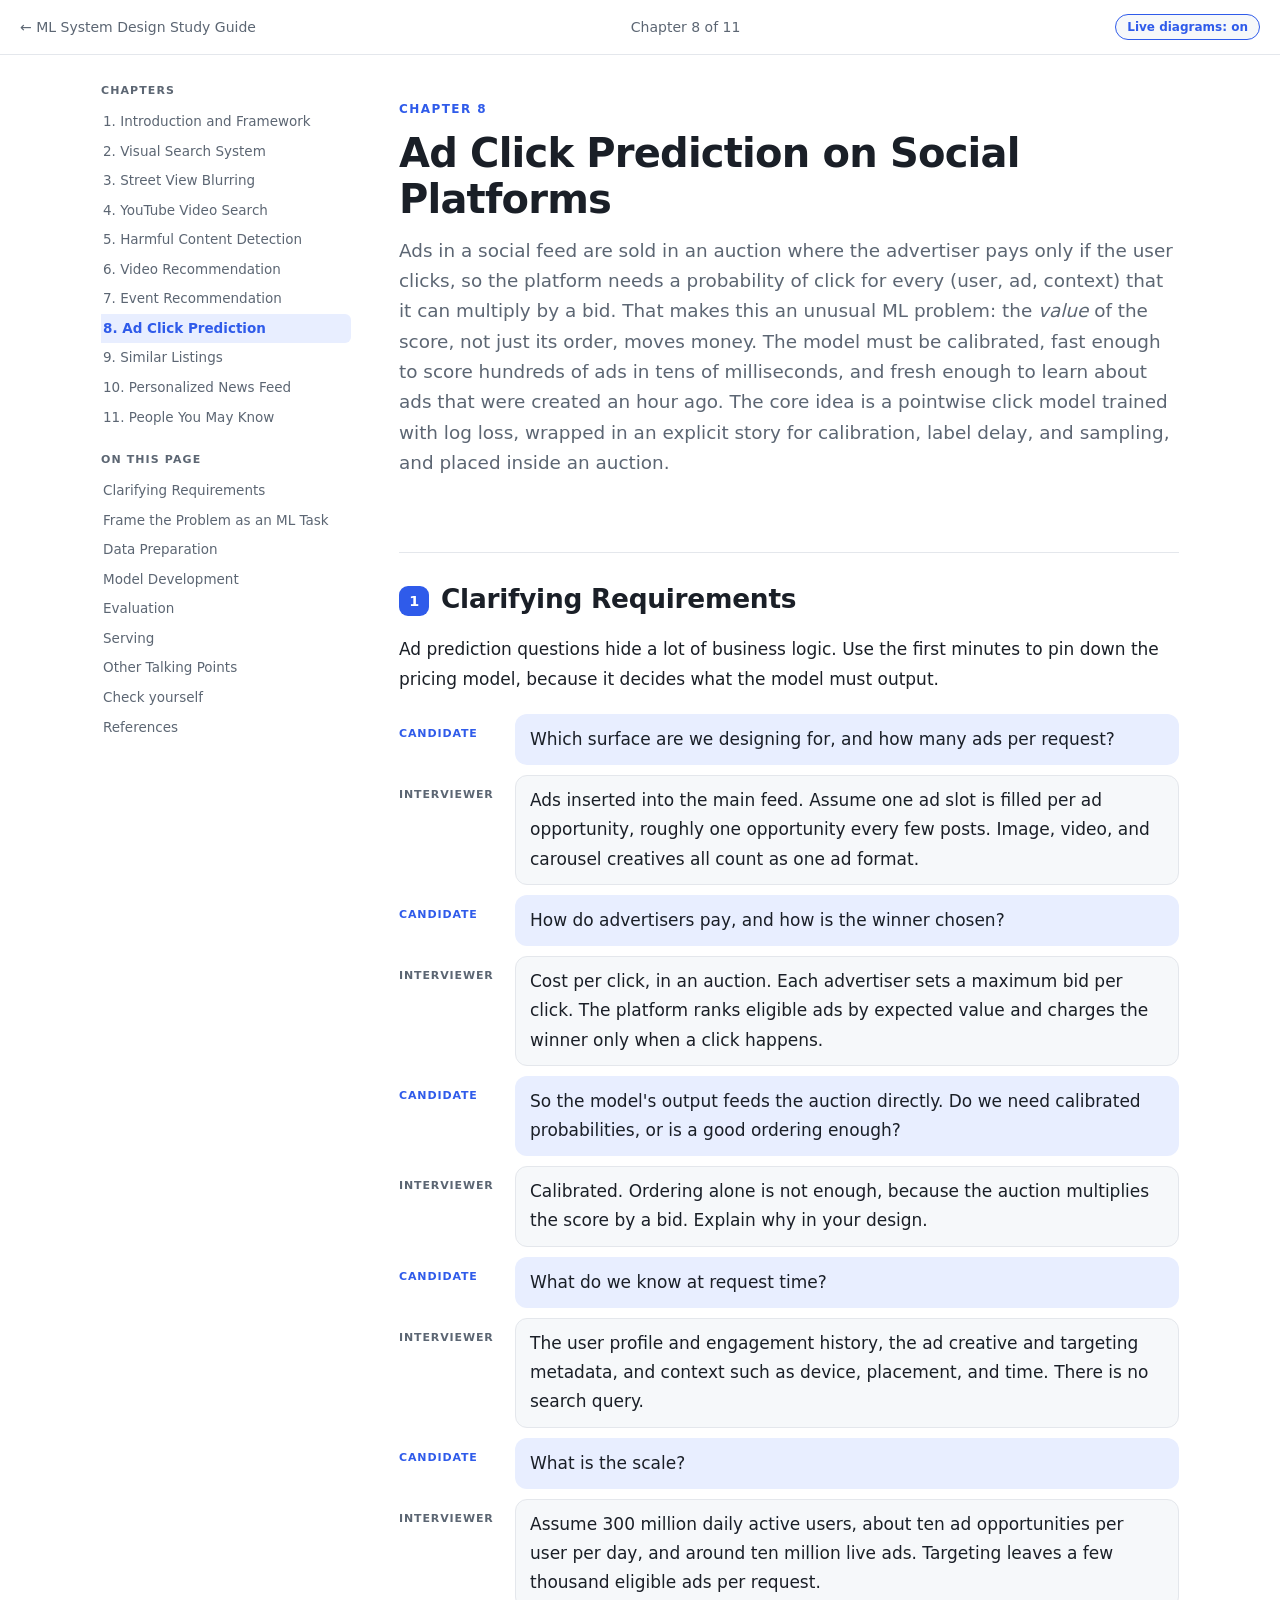
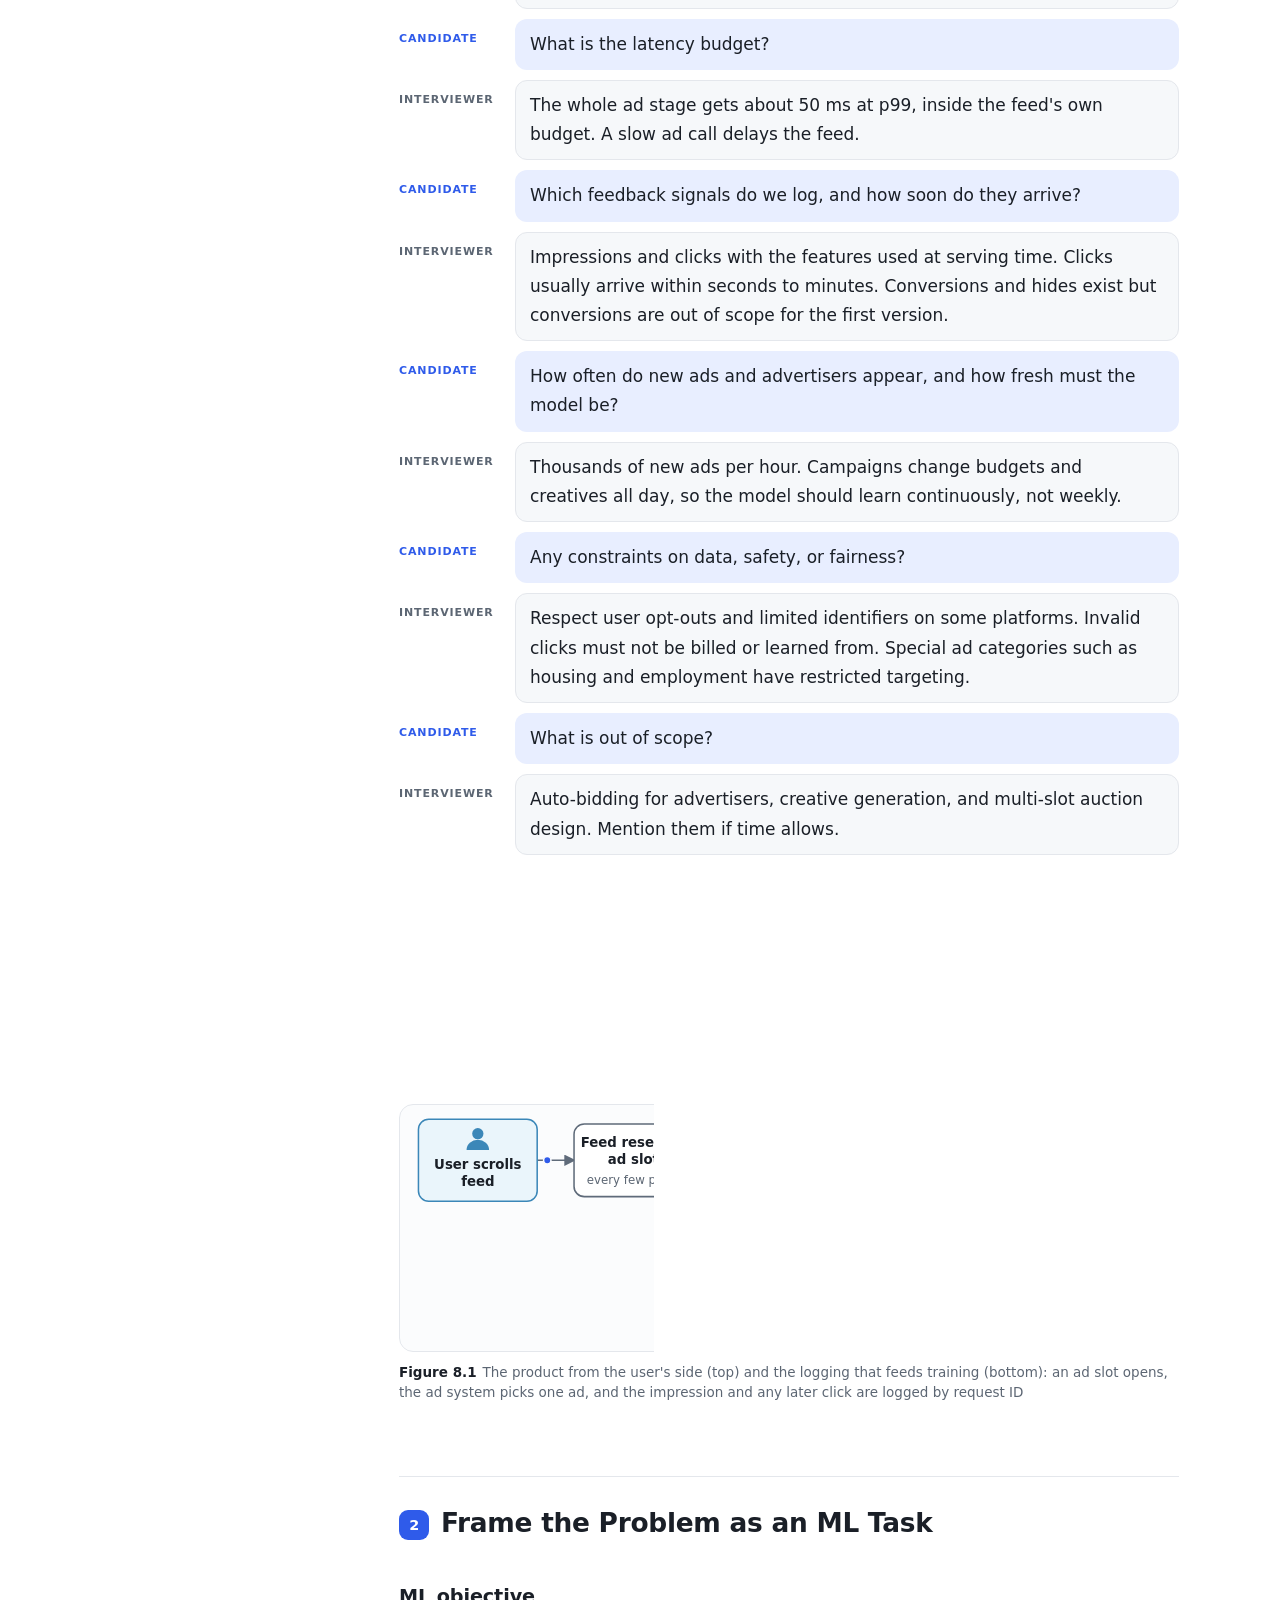
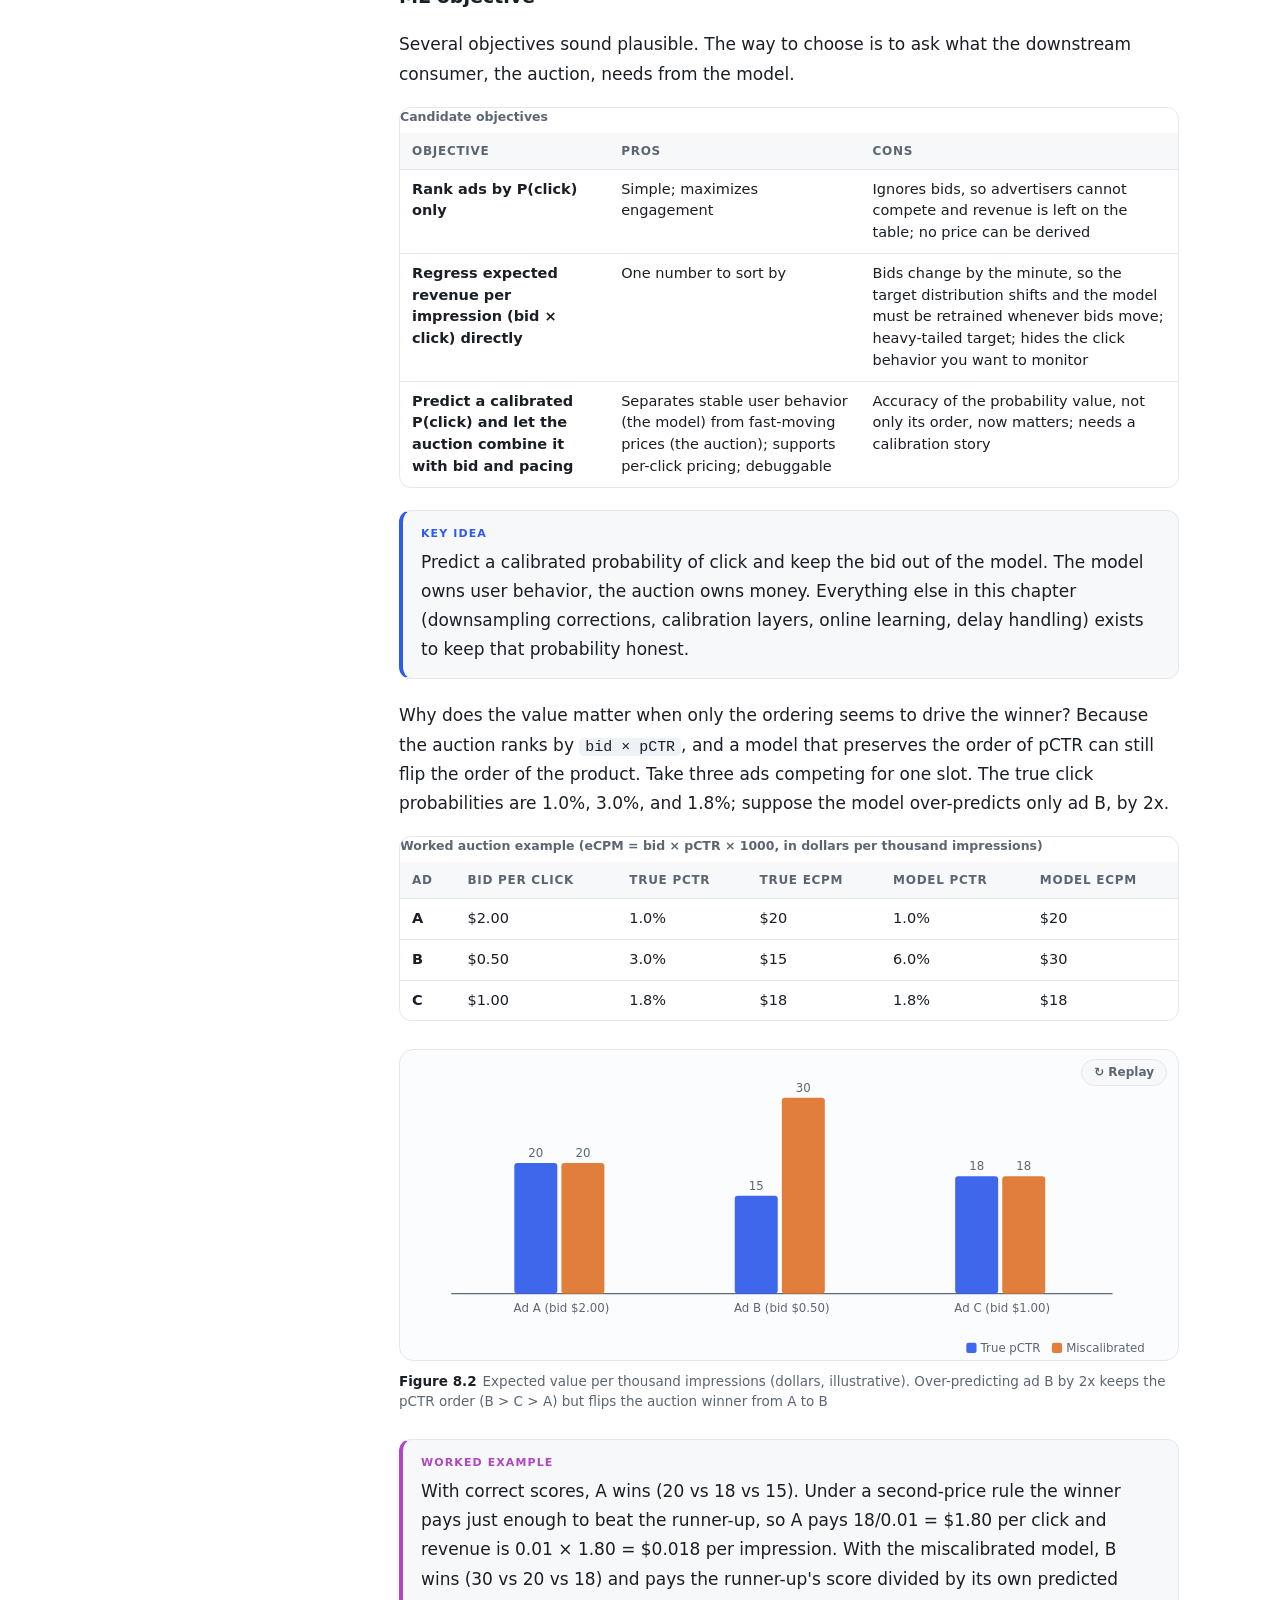
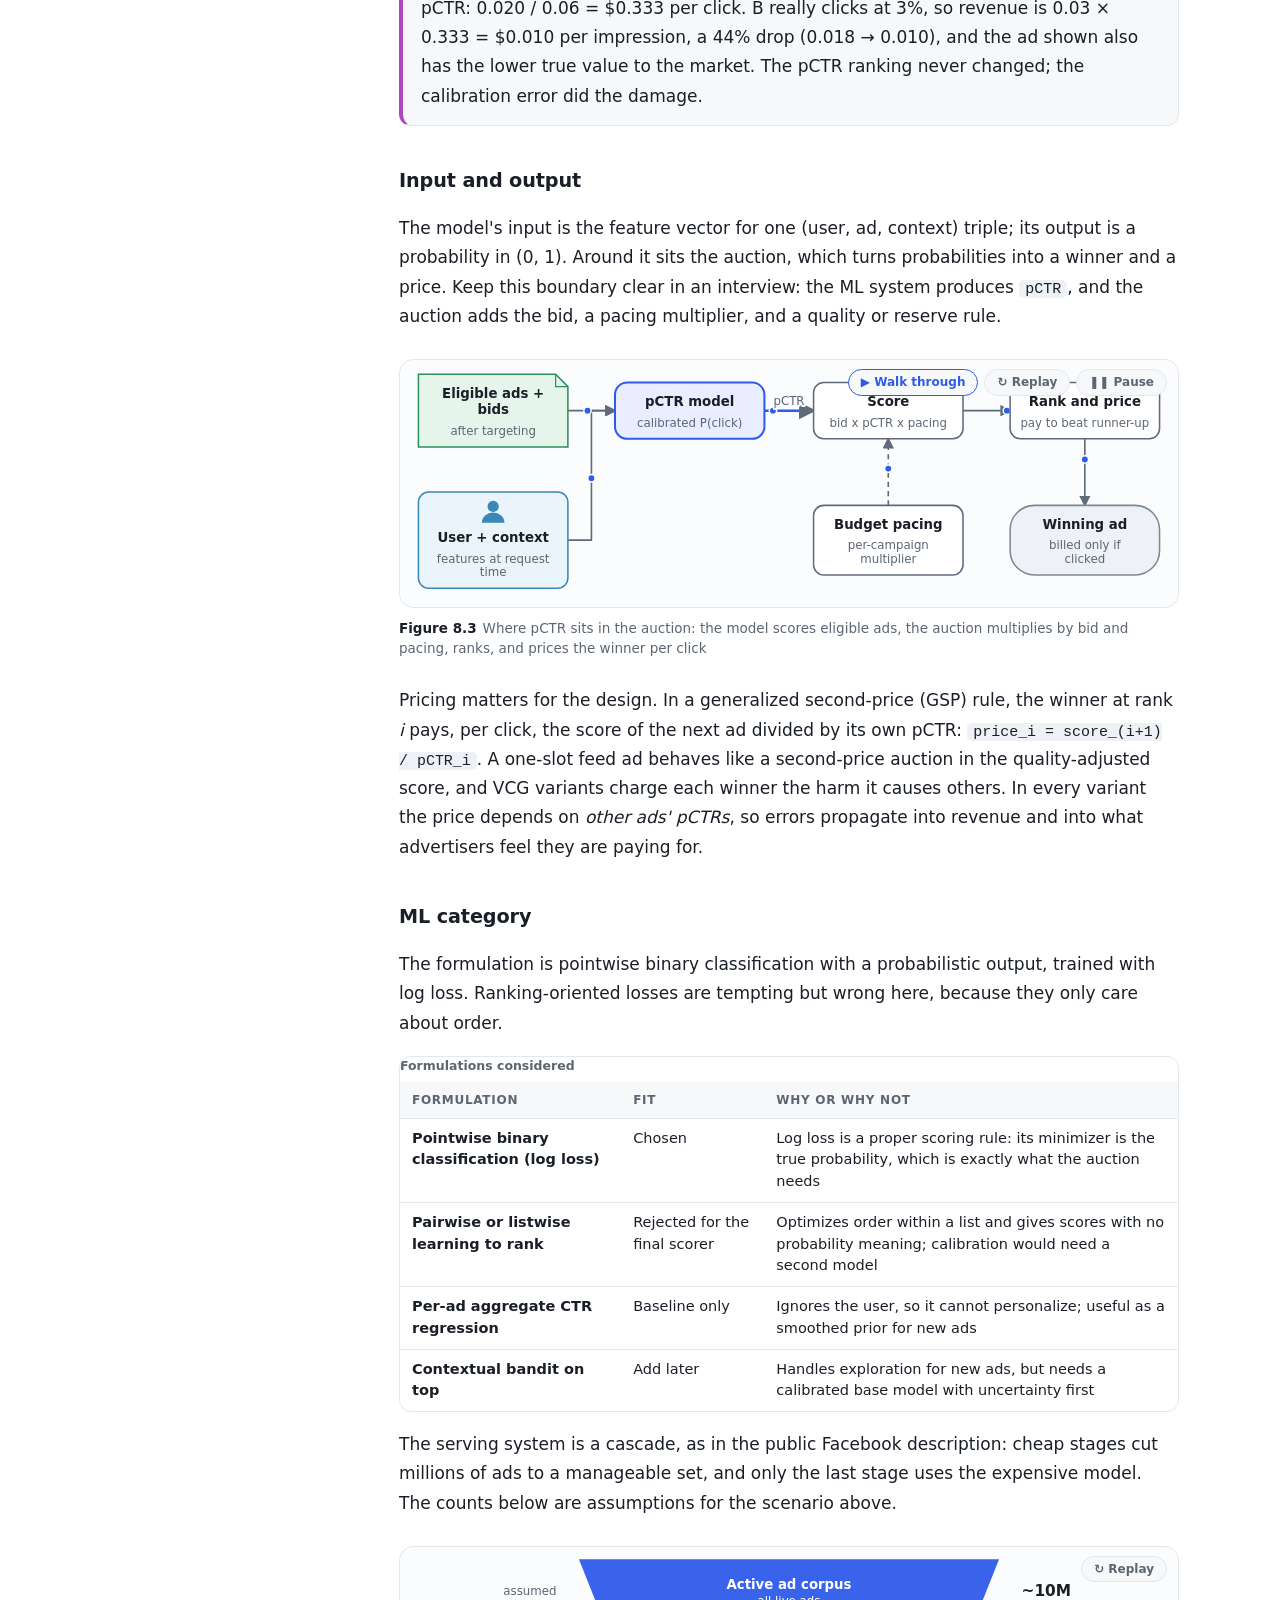
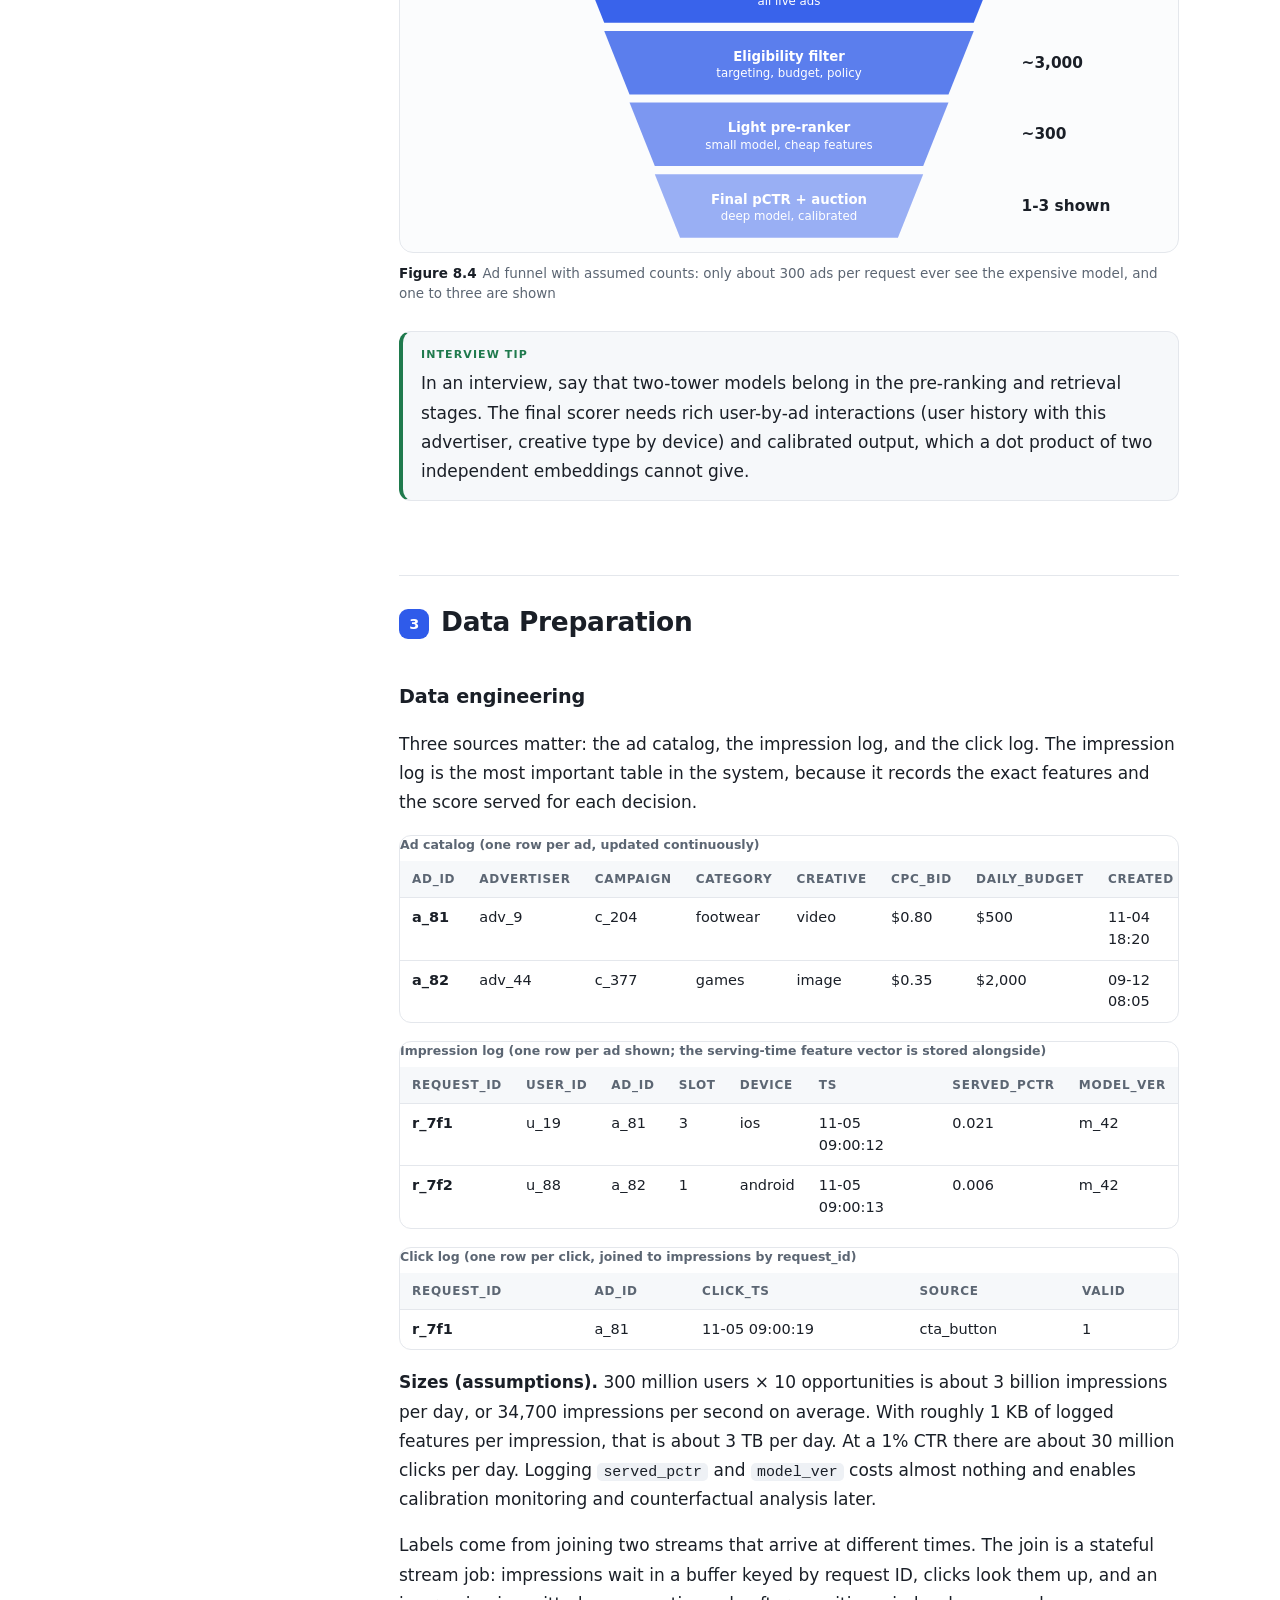
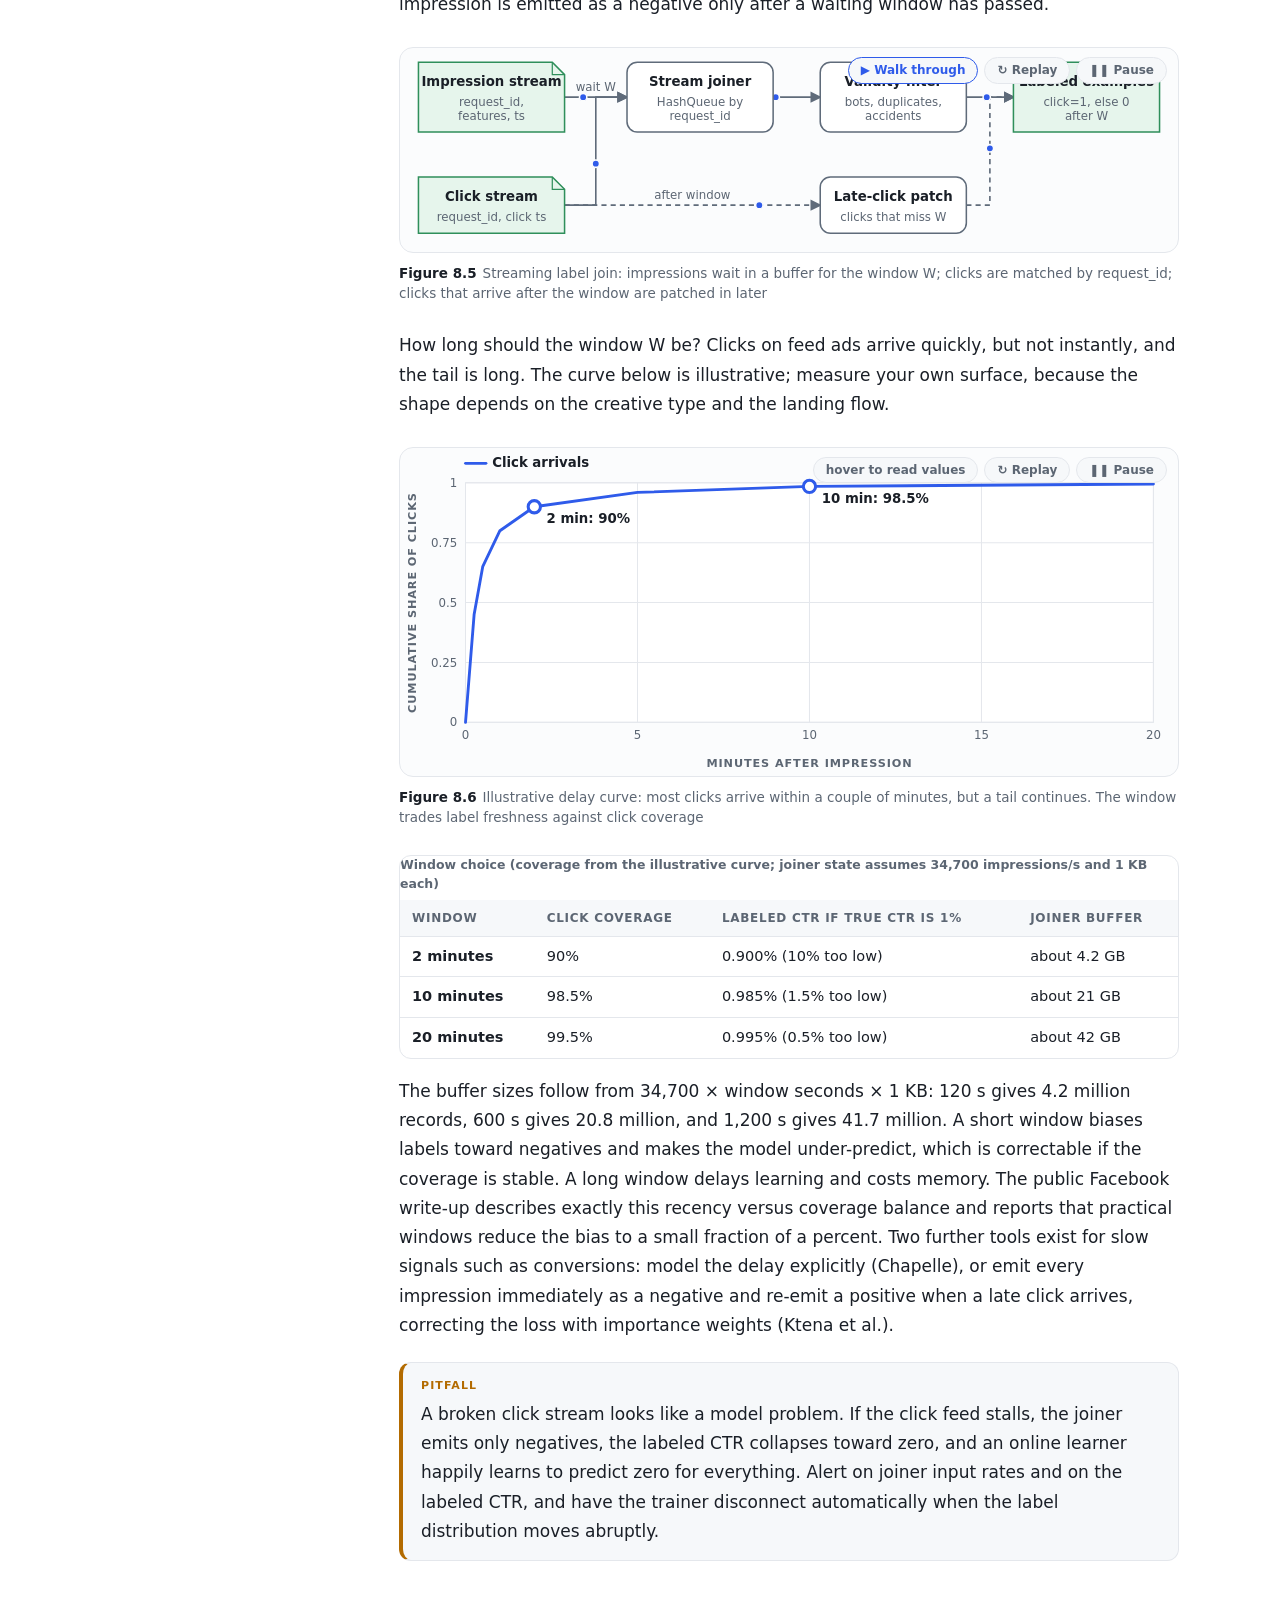
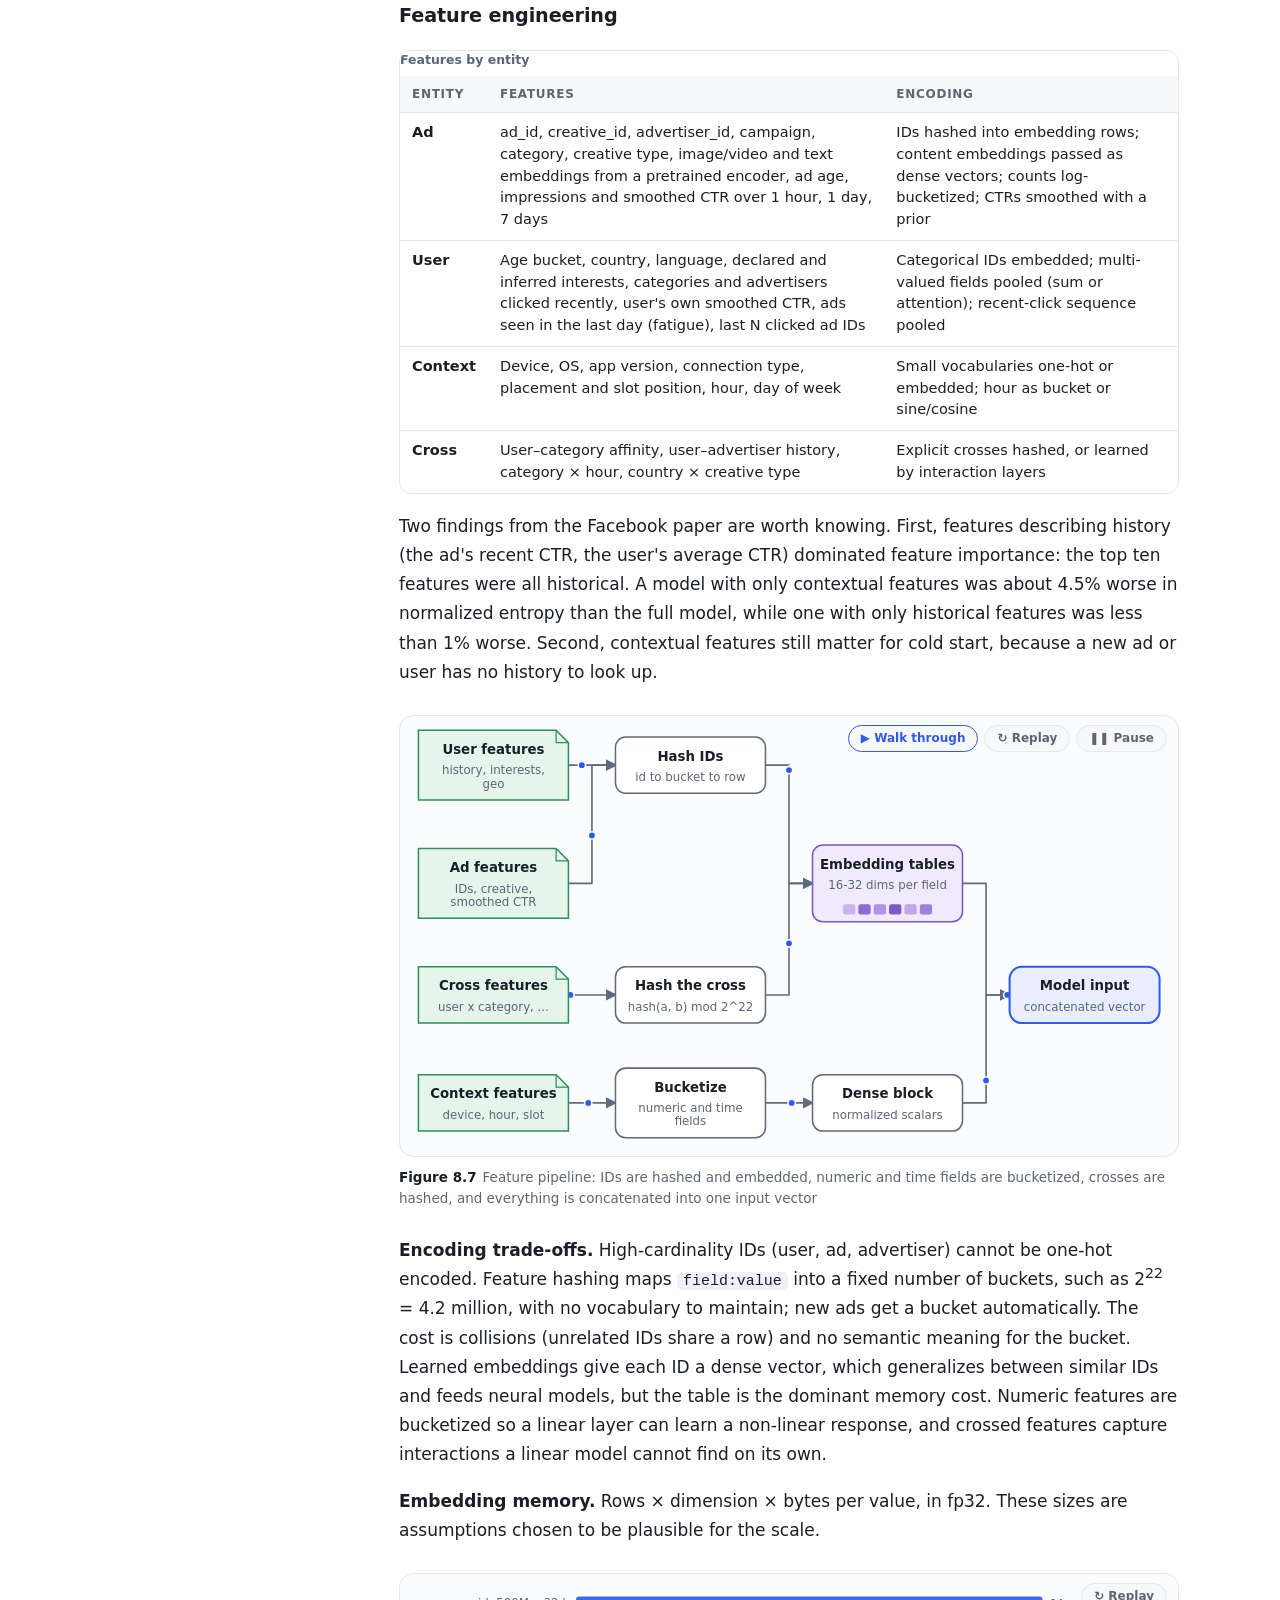
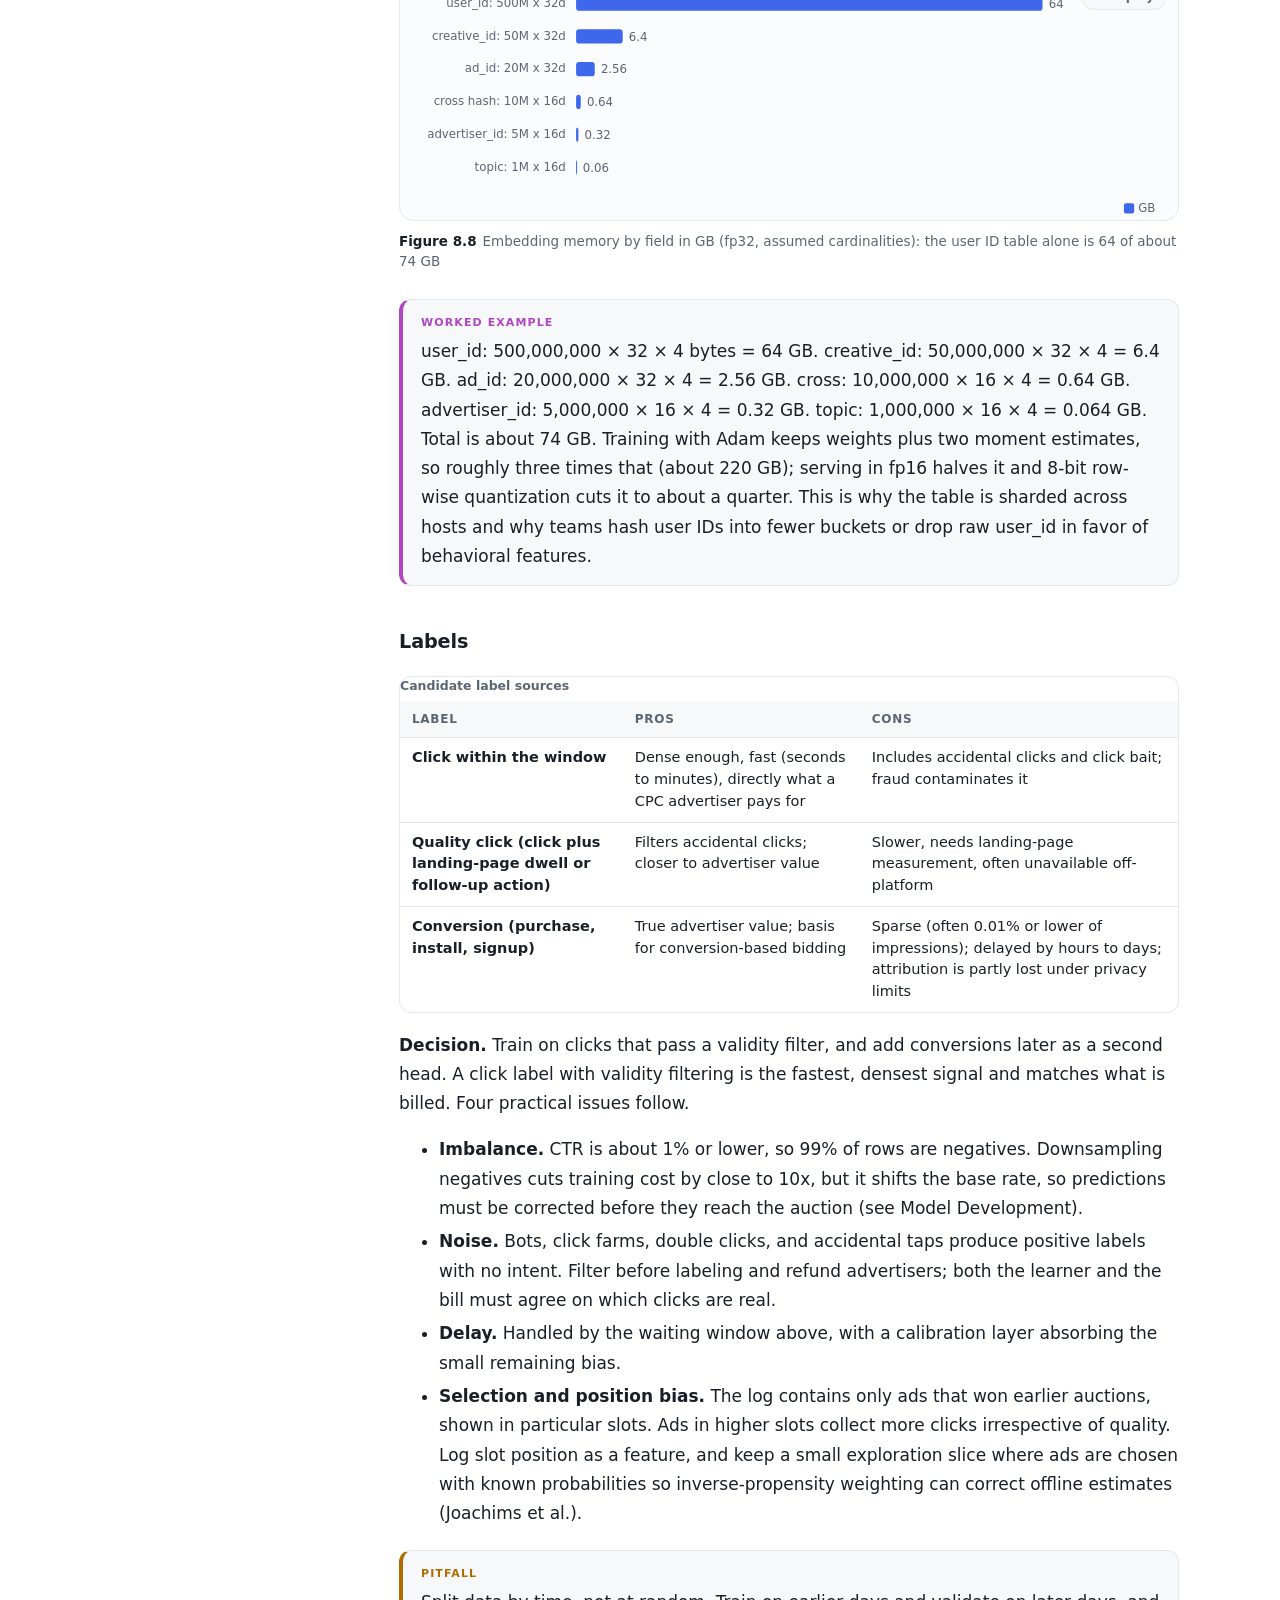
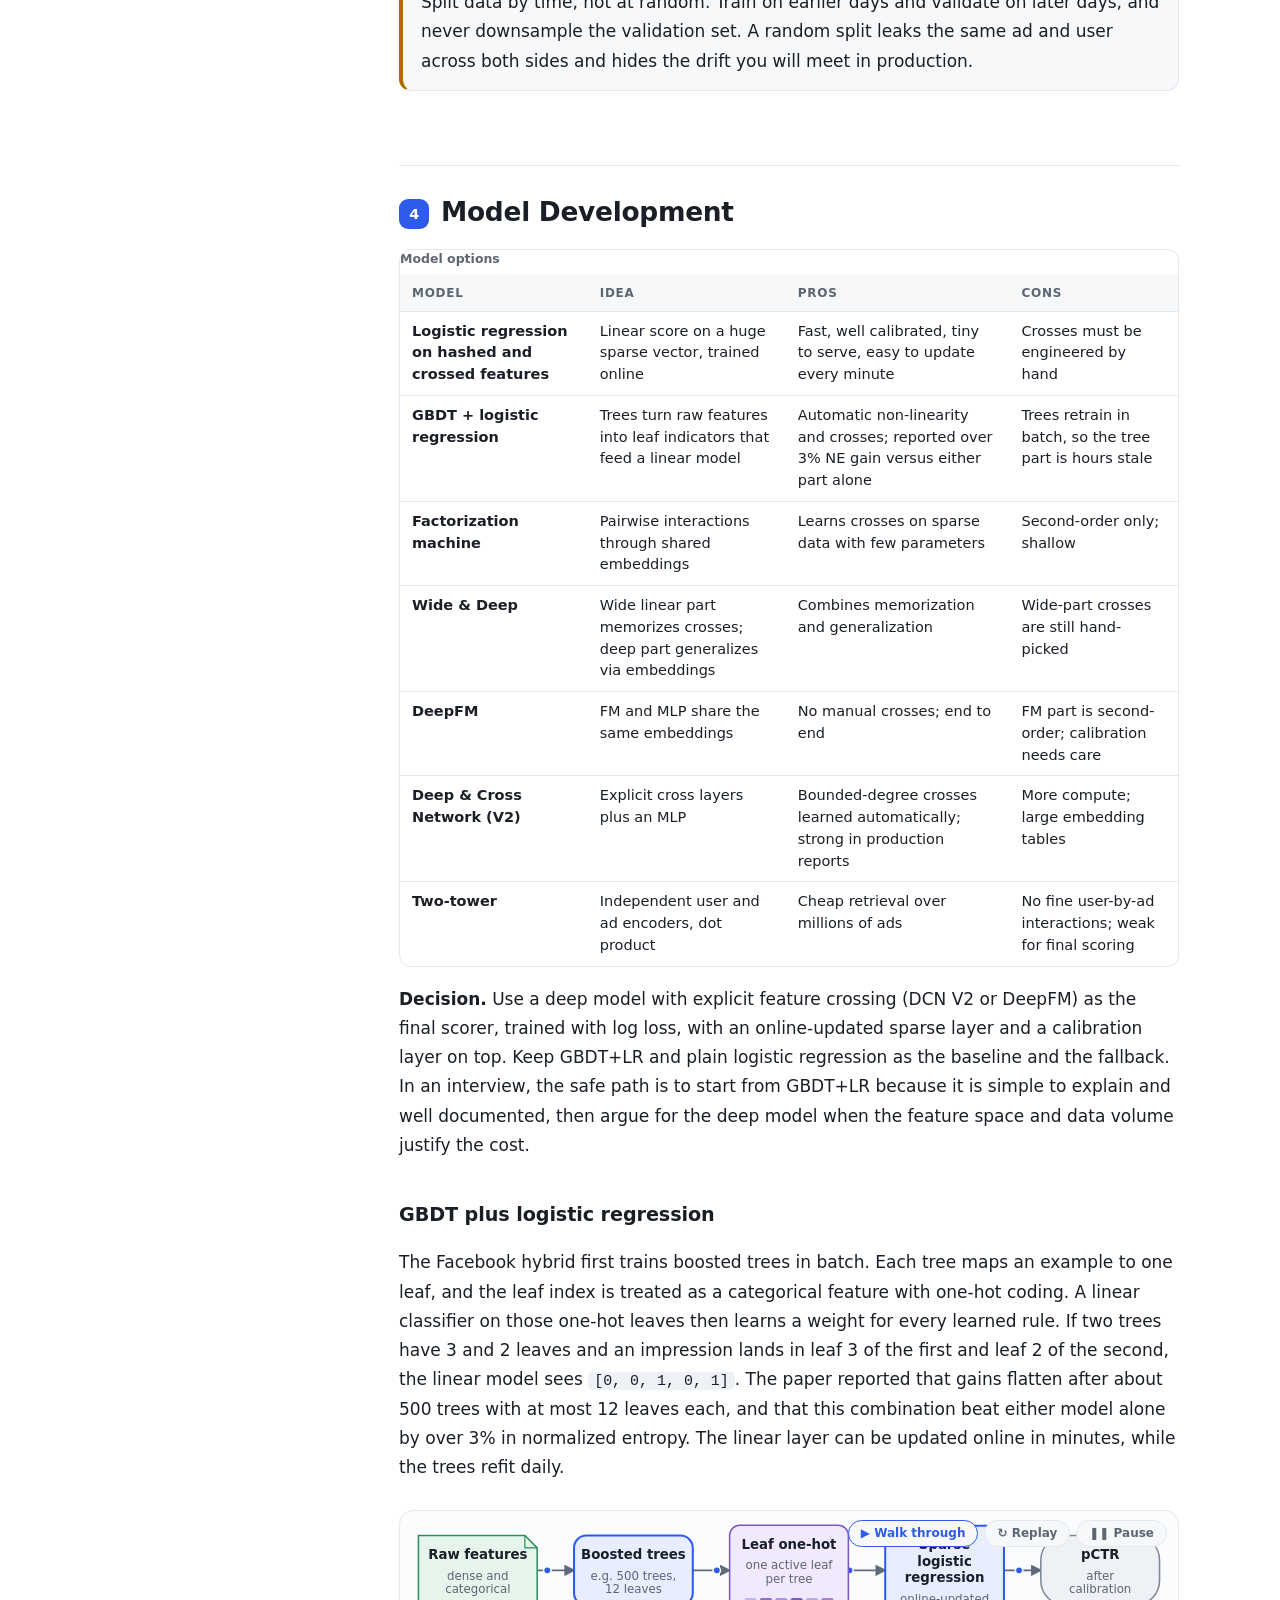
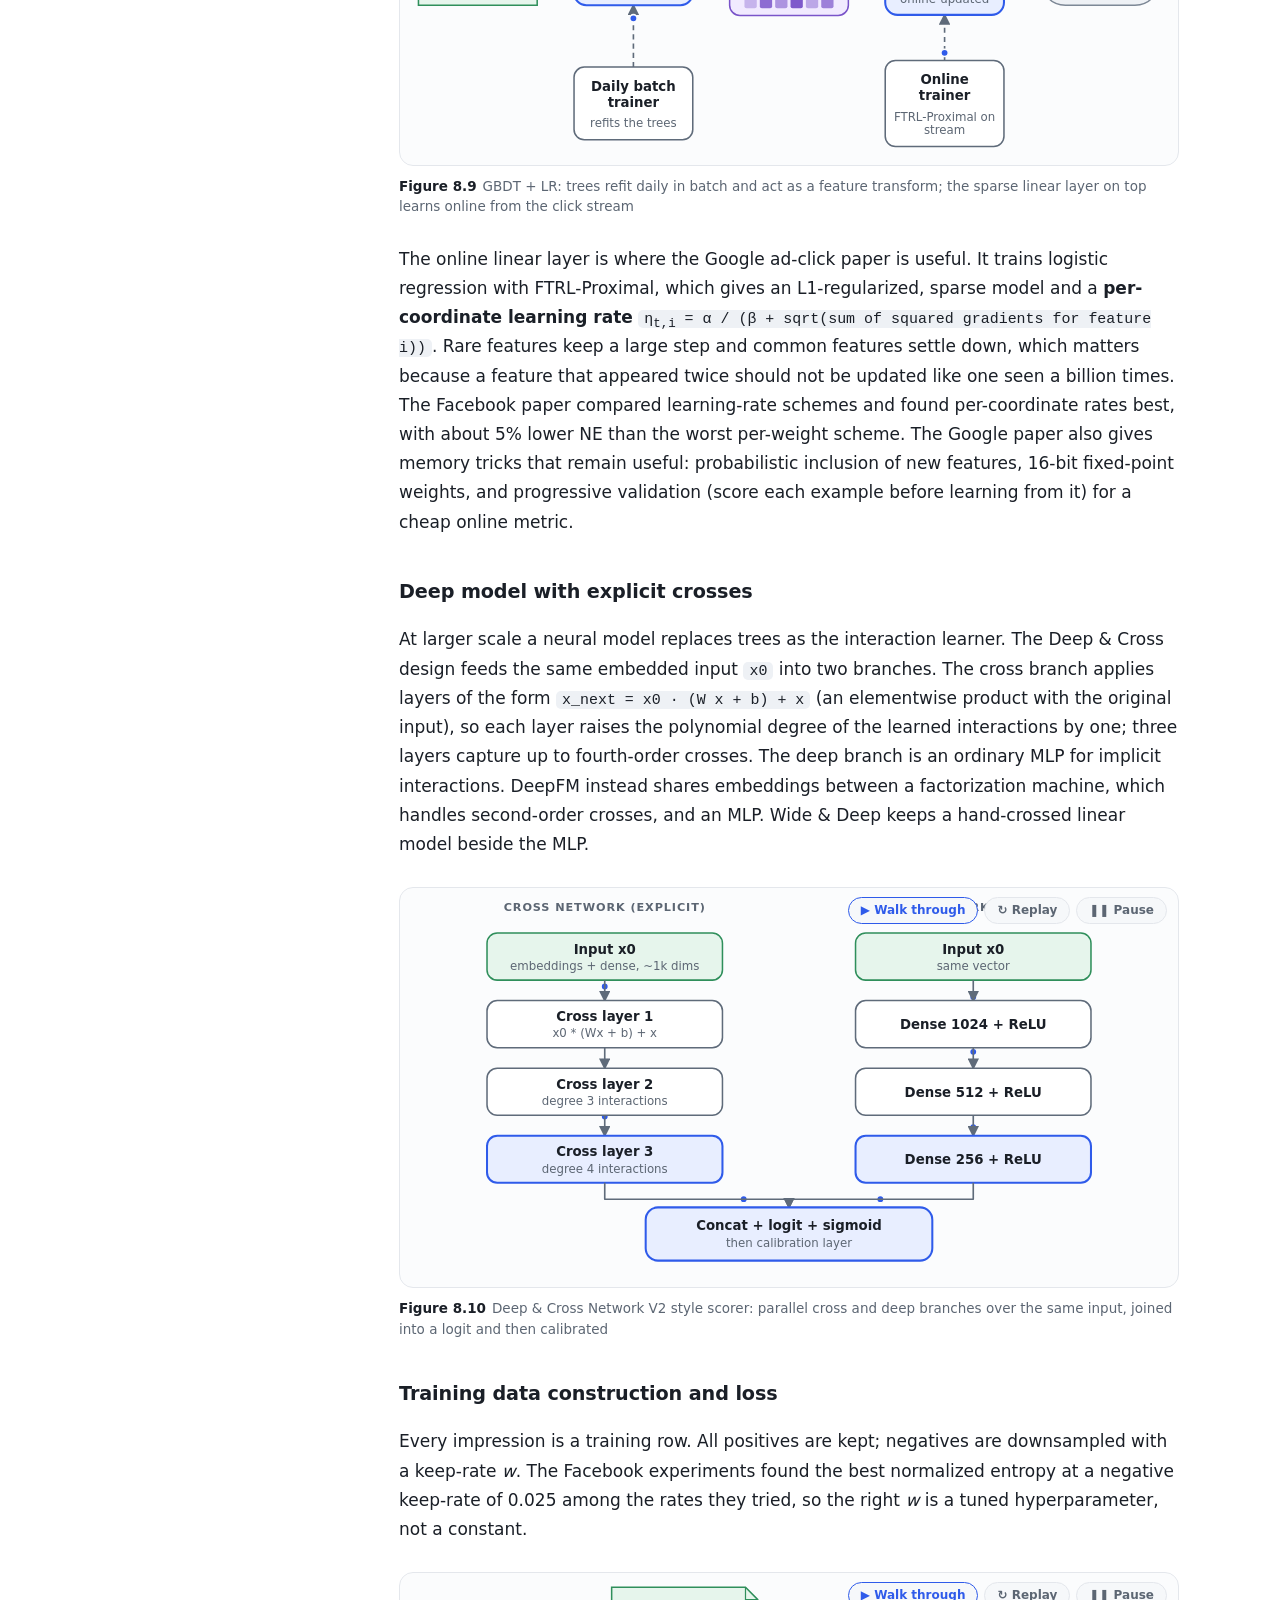
==== mlsd/ad-click-prediction.html @ c24ed52b "Update project structure with mlsd root, interactive QA filters, and motion layer" ====
<!doctype html>
<html lang="en">
<head>
<meta charset="utf-8">
<meta name="viewport" content="width=device-width,initial-scale=1">
<title>Ad Click Prediction on Social Platforms</title>
<link rel="stylesheet" href="assets/style.css">
</head>
<body data-slug="ad-click-prediction">
<div class="topbar"><a href="index.html">&larr; ML System Design Study Guide</a><span style="color:var(--muted)">Chapter 8 of 11</span></div>
<div class="layout"><aside class="toc" id="toc"></aside>
<main>
<div class="kicker">Chapter 8</div>
<h1>Ad Click Prediction on Social Platforms</h1>
<p class="lead">Ads in a social feed are sold in an auction where the advertiser pays only if the user clicks, so the platform needs a probability of click for every (user, ad, context) that it can multiply by a bid. That makes this an unusual ML problem: the <i>value</i> of the score, not just its order, moves money. The model must be calibrated, fast enough to score hundreds of ads in tens of milliseconds, and fresh enough to learn about ads that were created an hour ago. The core idea is a pointwise click model trained with log loss, wrapped in an explicit story for calibration, label delay, and sampling, and placed inside an auction.</p>

<h2>Clarifying Requirements</h2>
<p>Ad prediction questions hide a lot of business logic. Use the first minutes to pin down the pricing model, because it decides what the model must output.</p>
<div class="dlg">
<div class="turn c"><span>Candidate</span><p>Which surface are we designing for, and how many ads per request?</p></div>
<div class="turn i"><span>Interviewer</span><p>Ads inserted into the main feed. Assume one ad slot is filled per ad opportunity, roughly one opportunity every few posts. Image, video, and carousel creatives all count as one ad format.</p></div>
<div class="turn c"><span>Candidate</span><p>How do advertisers pay, and how is the winner chosen?</p></div>
<div class="turn i"><span>Interviewer</span><p>Cost per click, in an auction. Each advertiser sets a maximum bid per click. The platform ranks eligible ads by expected value and charges the winner only when a click happens.</p></div>
<div class="turn c"><span>Candidate</span><p>So the model's output feeds the auction directly. Do we need calibrated probabilities, or is a good ordering enough?</p></div>
<div class="turn i"><span>Interviewer</span><p>Calibrated. Ordering alone is not enough, because the auction multiplies the score by a bid. Explain why in your design.</p></div>
<div class="turn c"><span>Candidate</span><p>What do we know at request time?</p></div>
<div class="turn i"><span>Interviewer</span><p>The user profile and engagement history, the ad creative and targeting metadata, and context such as device, placement, and time. There is no search query.</p></div>
<div class="turn c"><span>Candidate</span><p>What is the scale?</p></div>
<div class="turn i"><span>Interviewer</span><p>Assume 300 million daily active users, about ten ad opportunities per user per day, and around ten million live ads. Targeting leaves a few thousand eligible ads per request.</p></div>
<div class="turn c"><span>Candidate</span><p>What is the latency budget?</p></div>
<div class="turn i"><span>Interviewer</span><p>The whole ad stage gets about 50 ms at p99, inside the feed's own budget. A slow ad call delays the feed.</p></div>
<div class="turn c"><span>Candidate</span><p>Which feedback signals do we log, and how soon do they arrive?</p></div>
<div class="turn i"><span>Interviewer</span><p>Impressions and clicks with the features used at serving time. Clicks usually arrive within seconds to minutes. Conversions and hides exist but conversions are out of scope for the first version.</p></div>
<div class="turn c"><span>Candidate</span><p>How often do new ads and advertisers appear, and how fresh must the model be?</p></div>
<div class="turn i"><span>Interviewer</span><p>Thousands of new ads per hour. Campaigns change budgets and creatives all day, so the model should learn continuously, not weekly.</p></div>
<div class="turn c"><span>Candidate</span><p>Any constraints on data, safety, or fairness?</p></div>
<div class="turn i"><span>Interviewer</span><p>Respect user opt-outs and limited identifiers on some platforms. Invalid clicks must not be billed or learned from. Special ad categories such as housing and employment have restricted targeting.</p></div>
<div class="turn c"><span>Candidate</span><p>What is out of scope?</p></div>
<div class="turn i"><span>Interviewer</span><p>Auto-bidding for advertisers, creative generation, and multi-slot auction design. Mention them if time allows.</p></div>
</div>
<div class="summary"><p>Build a click model for feed ads on a platform with 300 million daily users. For each (user, ad, context) it outputs a calibrated probability of click, which a cost-per-click auction multiplies by the bid to rank ads. Scoring must fit inside tens of milliseconds, handle thousands of new ads per hour, and keep learning continuously from impression and click logs.</p></div>
<script type="application/json" class="dg" data-cap="The product from the user's side (top) and the logging that feeds training (bottom): an ad slot opens, the ad system picks one ad, and the impression and any later click are logged by request ID">
{"type":"graph","cols":5,"gapX":44,
 "nodes":[
  {"id":"u","t":"User scrolls feed","c":0,"r":0,"k":"user"},
  {"id":"slot","t":"Feed reserves ad slot","s":"every few posts","c":1,"r":0},
  {"id":"ads","t":"Ad system","s":"select, score, auction","c":2,"r":0,"k":"model"},
  {"id":"shown","t":"Sponsored post","s":"an impression","c":3,"r":0,"k":"io"},
  {"id":"click","t":"User clicks","s":"opens landing page","c":4,"r":0,"k":"io"},
  {"id":"tp","t":"Training pipeline","s":"features + labels","c":2,"r":1},
  {"id":"il","t":"Impression log","s":"request_id, features","c":3,"r":1,"k":"data"},
  {"id":"cl","t":"Click log","s":"request_id, click ts","c":4,"r":1,"k":"data"}],
 "edges":[["u","slot"],["slot","ads"],["ads","shown"],["shown","click",{"d":1}],["shown","il"],["click","cl"],["cl","il",{"d":1}],["il","tp"]]}
</script>

<h2>Frame the Problem as an ML Task</h2>
<h3>ML objective</h3>
<p>Several objectives sound plausible. The way to choose is to ask what the downstream consumer, the auction, needs from the model.</p>
<table>
<caption>Candidate objectives</caption>
<tr><th>Objective</th><th>Pros</th><th>Cons</th></tr>
<tr><td>Rank ads by P(click) only</td><td>Simple; maximizes engagement</td><td>Ignores bids, so advertisers cannot compete and revenue is left on the table; no price can be derived</td></tr>
<tr><td>Regress expected revenue per impression (bid &times; click) directly</td><td>One number to sort by</td><td>Bids change by the minute, so the target distribution shifts and the model must be retrained whenever bids move; heavy-tailed target; hides the click behavior you want to monitor</td></tr>
<tr><td>Predict a calibrated P(click) and let the auction combine it with bid and pacing</td><td>Separates stable user behavior (the model) from fast-moving prices (the auction); supports per-click pricing; debuggable</td><td>Accuracy of the probability value, not only its order, now matters; needs a calibration story</td></tr>
</table>
<div class="callout key"><p>Predict a calibrated probability of click and keep the bid out of the model. The model owns user behavior, the auction owns money. Everything else in this chapter (downsampling corrections, calibration layers, online learning, delay handling) exists to keep that probability honest.</p></div>
<p>Why does the value matter when only the ordering seems to drive the winner? Because the auction ranks by <code>bid &times; pCTR</code>, and a model that preserves the order of pCTR can still flip the order of the product. Take three ads competing for one slot. The true click probabilities are 1.0%, 3.0%, and 1.8%; suppose the model over-predicts only ad B, by 2x.</p>
<table>
<caption>Worked auction example (eCPM = bid &times; pCTR &times; 1000, in dollars per thousand impressions)</caption>
<tr><th>Ad</th><th>Bid per click</th><th>True pCTR</th><th>True eCPM</th><th>Model pCTR</th><th>Model eCPM</th></tr>
<tr><td>A</td><td>$2.00</td><td>1.0%</td><td>$20</td><td>1.0%</td><td>$20</td></tr>
<tr><td>B</td><td>$0.50</td><td>3.0%</td><td>$15</td><td>6.0%</td><td>$30</td></tr>
<tr><td>C</td><td>$1.00</td><td>1.8%</td><td>$18</td><td>1.8%</td><td>$18</td></tr>
</table>
<script type="application/json" class="dg" data-cap="Expected value per thousand impressions (dollars, illustrative). Over-predicting ad B by 2x keeps the pCTR order (B > C > A) but flips the auction winner from A to B">
{"type":"bars","labels":["Ad A (bid $2.00)","Ad B (bid $0.50)","Ad C (bid $1.00)"],"series":[{"n":"True pCTR","v":[20,15,18]},{"n":"Miscalibrated","v":[20,30,18]}]}
</script>
<div class="callout math"><p>With correct scores, A wins (20 vs 18 vs 15). Under a second-price rule the winner pays just enough to beat the runner-up, so A pays 18/0.01 = $1.80 per click and revenue is 0.01 &times; 1.80 = $0.018 per impression. With the miscalibrated model, B wins (30 vs 20 vs 18) and pays the runner-up's score divided by its own predicted pCTR: 0.020 / 0.06 = $0.333 per click. B really clicks at 3%, so revenue is 0.03 &times; 0.333 = $0.010 per impression, a 44% drop (0.018 &rarr; 0.010), and the ad shown also has the lower true value to the market. The pCTR ranking never changed; the calibration error did the damage.</p></div>

<h3>Input and output</h3>
<p>The model's input is the feature vector for one (user, ad, context) triple; its output is a probability in (0, 1). Around it sits the auction, which turns probabilities into a winner and a price. Keep this boundary clear in an interview: the ML system produces <code>pCTR</code>, and the auction adds the bid, a pacing multiplier, and a quality or reserve rule.</p>
<script type="application/json" class="dg" data-cap="Where pCTR sits in the auction: the model scores eligible ads, the auction multiplies by bid and pacing, ranks, and prices the winner per click">
{"type":"graph","cols":4,"gapX":60,
 "nodes":[
  {"id":"bids","t":"Eligible ads + bids","s":"after targeting","c":0,"r":0,"k":"data"},
  {"id":"model","t":"pCTR model","s":"calibrated P(click)","c":1,"r":0,"k":"model"},
  {"id":"score","t":"Score","s":"bid x pCTR x pacing","c":2,"r":0},
  {"id":"rank","t":"Rank and price","s":"pay to beat runner-up","c":3,"r":0},
  {"id":"uc","t":"User + context","s":"features at request time","c":0,"r":1,"k":"user"},
  {"id":"pace","t":"Budget pacing","s":"per-campaign multiplier","c":2,"r":1},
  {"id":"win","t":"Winning ad","s":"billed only if clicked","c":3,"r":1,"k":"io"}],
 "edges":[["bids","model"],["uc","model"],["model","score","pCTR",{"hl":1}],["pace","score",{"d":1}],["score","rank"],["rank","win"]]}
</script>
<p>Pricing matters for the design. In a generalized second-price (GSP) rule, the winner at rank <i>i</i> pays, per click, the score of the next ad divided by its own pCTR: <code>price_i = score_(i+1) / pCTR_i</code>. A one-slot feed ad behaves like a second-price auction in the quality-adjusted score, and VCG variants charge each winner the harm it causes others. In every variant the price depends on <i>other ads' pCTRs</i>, so errors propagate into revenue and into what advertisers feel they are paying for.</p>

<h3>ML category</h3>
<p>The formulation is pointwise binary classification with a probabilistic output, trained with log loss. Ranking-oriented losses are tempting but wrong here, because they only care about order.</p>
<table>
<caption>Formulations considered</caption>
<tr><th>Formulation</th><th>Fit</th><th>Why or why not</th></tr>
<tr><td>Pointwise binary classification (log loss)</td><td>Chosen</td><td>Log loss is a proper scoring rule: its minimizer is the true probability, which is exactly what the auction needs</td></tr>
<tr><td>Pairwise or listwise learning to rank</td><td>Rejected for the final scorer</td><td>Optimizes order within a list and gives scores with no probability meaning; calibration would need a second model</td></tr>
<tr><td>Per-ad aggregate CTR regression</td><td>Baseline only</td><td>Ignores the user, so it cannot personalize; useful as a smoothed prior for new ads</td></tr>
<tr><td>Contextual bandit on top</td><td>Add later</td><td>Handles exploration for new ads, but needs a calibrated base model with uncertainty first</td></tr>
</table>
<p>The serving system is a cascade, as in the public Facebook description: cheap stages cut millions of ads to a manageable set, and only the last stage uses the expensive model. The counts below are assumptions for the scenario above.</p>
<script type="application/json" class="dg" data-cap="Ad funnel with assumed counts: only about 300 ads per request ever see the expensive model, and one to three are shown">
{"type":"funnel","stages":[
 {"t":"Active ad corpus","s":"all live ads","n":"~10M","m":"assumed"},
 {"t":"Eligibility filter","s":"targeting, budget, policy","n":"~3,000"},
 {"t":"Light pre-ranker","s":"small model, cheap features","n":"~300"},
 {"t":"Final pCTR + auction","s":"deep model, calibrated","n":"1-3 shown"}]}
</script>
<div class="callout tip"><p>In an interview, say that two-tower models belong in the pre-ranking and retrieval stages. The final scorer needs rich user-by-ad interactions (user history with this advertiser, creative type by device) and calibrated output, which a dot product of two independent embeddings cannot give.</p></div>

<h2>Data Preparation</h2>
<h3>Data engineering</h3>
<p>Three sources matter: the ad catalog, the impression log, and the click log. The impression log is the most important table in the system, because it records the exact features and the score served for each decision.</p>
<table>
<caption>Ad catalog (one row per ad, updated continuously)</caption>
<tr><th>ad_id</th><th>advertiser</th><th>campaign</th><th>category</th><th>creative</th><th>cpc_bid</th><th>daily_budget</th><th>created</th></tr>
<tr><td>a_81</td><td>adv_9</td><td>c_204</td><td>footwear</td><td>video</td><td>$0.80</td><td>$500</td><td>11-04 18:20</td></tr>
<tr><td>a_82</td><td>adv_44</td><td>c_377</td><td>games</td><td>image</td><td>$0.35</td><td>$2,000</td><td>09-12 08:05</td></tr>
</table>
<table>
<caption>Impression log (one row per ad shown; the serving-time feature vector is stored alongside)</caption>
<tr><th>request_id</th><th>user_id</th><th>ad_id</th><th>slot</th><th>device</th><th>ts</th><th>served_pctr</th><th>model_ver</th></tr>
<tr><td>r_7f1</td><td>u_19</td><td>a_81</td><td>3</td><td>ios</td><td>11-05 09:00:12</td><td>0.021</td><td>m_42</td></tr>
<tr><td>r_7f2</td><td>u_88</td><td>a_82</td><td>1</td><td>android</td><td>11-05 09:00:13</td><td>0.006</td><td>m_42</td></tr>
</table>
<table>
<caption>Click log (one row per click, joined to impressions by request_id)</caption>
<tr><th>request_id</th><th>ad_id</th><th>click_ts</th><th>source</th><th>valid</th></tr>
<tr><td>r_7f1</td><td>a_81</td><td>11-05 09:00:19</td><td>cta_button</td><td>1</td></tr>
</table>
<p><b>Sizes (assumptions).</b> 300 million users &times; 10 opportunities is about 3 billion impressions per day, or 34,700 impressions per second on average. With roughly 1 KB of logged features per impression, that is about 3 TB per day. At a 1% CTR there are about 30 million clicks per day. Logging <code>served_pctr</code> and <code>model_ver</code> costs almost nothing and enables calibration monitoring and counterfactual analysis later.</p>
<p>Labels come from joining two streams that arrive at different times. The join is a stateful stream job: impressions wait in a buffer keyed by request ID, clicks look them up, and an impression is emitted as a negative only after a waiting window has passed.</p>
<script type="application/json" class="dg" data-cap="Streaming label join: impressions wait in a buffer for the window W; clicks are matched by request_id; clicks that arrive after the window are patched in later">
{"type":"graph","cols":4,"gapX":56,
 "nodes":[
  {"id":"imp","t":"Impression stream","s":"request_id, features, ts","c":0,"r":0,"k":"data"},
  {"id":"join","t":"Stream joiner","s":"HashQueue by request_id","c":1,"r":0},
  {"id":"fraud","t":"Validity filter","s":"bots, duplicates, accidents","c":2,"r":0},
  {"id":"ex","t":"Labeled examples","s":"click=1, else 0 after W","c":3,"r":0,"k":"data"},
  {"id":"clk","t":"Click stream","s":"request_id, click ts","c":0,"r":1,"k":"data"},
  {"id":"late","t":"Late-click patch","s":"clicks that miss W","c":2,"r":1}],
 "edges":[["imp","join","wait W"],["clk","join"],["join","fraud"],["fraud","ex"],["clk","late","after window",{"d":1}],["late","ex",{"d":1}]]}
</script>
<p>How long should the window W be? Clicks on feed ads arrive quickly, but not instantly, and the tail is long. The curve below is illustrative; measure your own surface, because the shape depends on the creative type and the landing flow.</p>
<script type="application/json" class="dg" data-cap="Illustrative delay curve: most clicks arrive within a couple of minutes, but a tail continues. The window trades label freshness against click coverage">
{"type":"curve","xl":"Minutes after impression","yl":"Cumulative share of clicks","xmax":20,"ymax":1,
 "series":[{"n":"Click arrivals","c":0,"lp":7,"pts":[[0,0],[0.25,0.45],[0.5,0.65],[1,0.8],[2,0.9],[5,0.96],[10,0.985],[20,0.995]]}],
 "marks":[{"x":2,"y":0.9,"t":"2 min: 90%"},{"x":10,"y":0.985,"t":"10 min: 98.5%"}]}
</script>
<table>
<caption>Window choice (coverage from the illustrative curve; joiner state assumes 34,700 impressions/s and 1 KB each)</caption>
<tr><th>Window</th><th>Click coverage</th><th>Labeled CTR if true CTR is 1%</th><th>Joiner buffer</th></tr>
<tr><td>2 minutes</td><td>90%</td><td>0.900% (10% too low)</td><td>about 4.2 GB</td></tr>
<tr><td>10 minutes</td><td>98.5%</td><td>0.985% (1.5% too low)</td><td>about 21 GB</td></tr>
<tr><td>20 minutes</td><td>99.5%</td><td>0.995% (0.5% too low)</td><td>about 42 GB</td></tr>
</table>
<p>The buffer sizes follow from 34,700 &times; window seconds &times; 1 KB: 120 s gives 4.2 million records, 600 s gives 20.8 million, and 1,200 s gives 41.7 million. A short window biases labels toward negatives and makes the model under-predict, which is correctable if the coverage is stable. A long window delays learning and costs memory. The public Facebook write-up describes exactly this recency versus coverage balance and reports that practical windows reduce the bias to a small fraction of a percent. Two further tools exist for slow signals such as conversions: model the delay explicitly (Chapelle), or emit every impression immediately as a negative and re-emit a positive when a late click arrives, correcting the loss with importance weights (Ktena et al.).</p>
<div class="callout warn"><p>A broken click stream looks like a model problem. If the click feed stalls, the joiner emits only negatives, the labeled CTR collapses toward zero, and an online learner happily learns to predict zero for everything. Alert on joiner input rates and on the labeled CTR, and have the trainer disconnect automatically when the label distribution moves abruptly.</p></div>

<h3>Feature engineering</h3>
<table>
<caption>Features by entity</caption>
<tr><th>Entity</th><th>Features</th><th>Encoding</th></tr>
<tr><td>Ad</td><td>ad_id, creative_id, advertiser_id, campaign, category, creative type, image/video and text embeddings from a pretrained encoder, ad age, impressions and smoothed CTR over 1 hour, 1 day, 7 days</td><td>IDs hashed into embedding rows; content embeddings passed as dense vectors; counts log-bucketized; CTRs smoothed with a prior</td></tr>
<tr><td>User</td><td>Age bucket, country, language, declared and inferred interests, categories and advertisers clicked recently, user's own smoothed CTR, ads seen in the last day (fatigue), last N clicked ad IDs</td><td>Categorical IDs embedded; multi-valued fields pooled (sum or attention); recent-click sequence pooled</td></tr>
<tr><td>Context</td><td>Device, OS, app version, connection type, placement and slot position, hour, day of week</td><td>Small vocabularies one-hot or embedded; hour as bucket or sine/cosine</td></tr>
<tr><td>Cross</td><td>User&ndash;category affinity, user&ndash;advertiser history, category &times; hour, country &times; creative type</td><td>Explicit crosses hashed, or learned by interaction layers</td></tr>
</table>
<p>Two findings from the Facebook paper are worth knowing. First, features describing history (the ad's recent CTR, the user's average CTR) dominated feature importance: the top ten features were all historical. A model with only contextual features was about 4.5% worse in normalized entropy than the full model, while one with only historical features was less than 1% worse. Second, contextual features still matter for cold start, because a new ad or user has no history to look up.</p>
<script type="application/json" class="dg" data-cap="Feature pipeline: IDs are hashed and embedded, numeric and time fields are bucketized, crosses are hashed, and everything is concatenated into one input vector">
{"type":"graph","cols":4,"gapX":60,
 "nodes":[
  {"id":"u","t":"User features","s":"history, interests, geo","c":0,"r":0,"k":"data"},
  {"id":"a","t":"Ad features","s":"IDs, creative, smoothed CTR","c":0,"r":1,"k":"data"},
  {"id":"cr","t":"Cross features","s":"user x category, ...","c":0,"r":2,"k":"data"},
  {"id":"x","t":"Context features","s":"device, hour, slot","c":0,"r":3,"k":"data"},
  {"id":"h","t":"Hash IDs","s":"id to bucket to row","c":1,"r":0},
  {"id":"ch","t":"Hash the cross","s":"hash(a, b) mod 2^22","c":1,"r":2},
  {"id":"b","t":"Bucketize","s":"numeric and time fields","c":1,"r":3},
  {"id":"emb","t":"Embedding tables","s":"16-32 dims per field","c":2,"r":1,"k":"vec"},
  {"id":"dense","t":"Dense block","s":"normalized scalars","c":2,"r":3},
  {"id":"model","t":"Model input","s":"concatenated vector","c":3,"r":2,"k":"model"}],
 "edges":[["u","h"],["a","h"],["cr","ch"],["x","b"],["h","emb"],["ch","emb"],["b","dense"],["emb","model"],["dense","model"]]}
</script>
<p><b>Encoding trade-offs.</b> High-cardinality IDs (user, ad, advertiser) cannot be one-hot encoded. Feature hashing maps <code>field:value</code> into a fixed number of buckets, such as 2<sup>22</sup> = 4.2 million, with no vocabulary to maintain; new ads get a bucket automatically. The cost is collisions (unrelated IDs share a row) and no semantic meaning for the bucket. Learned embeddings give each ID a dense vector, which generalizes between similar IDs and feeds neural models, but the table is the dominant memory cost. Numeric features are bucketized so a linear layer can learn a non-linear response, and crossed features capture interactions a linear model cannot find on its own.</p>
<p><b>Embedding memory.</b> Rows &times; dimension &times; bytes per value, in fp32. These sizes are assumptions chosen to be plausible for the scale.</p>
<script type="application/json" class="dg" data-cap="Embedding memory by field in GB (fp32, assumed cardinalities): the user ID table alone is 64 of about 74 GB">
{"type":"bars","horiz":true,"labels":["user_id: 500M x 32d","creative_id: 50M x 32d","ad_id: 20M x 32d","cross hash: 10M x 16d","advertiser_id: 5M x 16d","topic: 1M x 16d"],"series":[{"n":"GB","v":[64,6.4,2.56,0.64,0.32,0.064]}]}
</script>
<div class="callout math"><p>user_id: 500,000,000 &times; 32 &times; 4 bytes = 64 GB. creative_id: 50,000,000 &times; 32 &times; 4 = 6.4 GB. ad_id: 20,000,000 &times; 32 &times; 4 = 2.56 GB. cross: 10,000,000 &times; 16 &times; 4 = 0.64 GB. advertiser_id: 5,000,000 &times; 16 &times; 4 = 0.32 GB. topic: 1,000,000 &times; 16 &times; 4 = 0.064 GB. Total is about 74 GB. Training with Adam keeps weights plus two moment estimates, so roughly three times that (about 220 GB); serving in fp16 halves it and 8-bit row-wise quantization cuts it to about a quarter. This is why the table is sharded across hosts and why teams hash user IDs into fewer buckets or drop raw user_id in favor of behavioral features.</p></div>

<h3>Labels</h3>
<table>
<caption>Candidate label sources</caption>
<tr><th>Label</th><th>Pros</th><th>Cons</th></tr>
<tr><td>Click within the window</td><td>Dense enough, fast (seconds to minutes), directly what a CPC advertiser pays for</td><td>Includes accidental clicks and click bait; fraud contaminates it</td></tr>
<tr><td>Quality click (click plus landing-page dwell or follow-up action)</td><td>Filters accidental clicks; closer to advertiser value</td><td>Slower, needs landing-page measurement, often unavailable off-platform</td></tr>
<tr><td>Conversion (purchase, install, signup)</td><td>True advertiser value; basis for conversion-based bidding</td><td>Sparse (often 0.01% or lower of impressions); delayed by hours to days; attribution is partly lost under privacy limits</td></tr>
</table>
<p><b>Decision.</b> Train on clicks that pass a validity filter, and add conversions later as a second head. A click label with validity filtering is the fastest, densest signal and matches what is billed. Four practical issues follow.</p>
<ul>
<li><b>Imbalance.</b> CTR is about 1% or lower, so 99% of rows are negatives. Downsampling negatives cuts training cost by close to 10x, but it shifts the base rate, so predictions must be corrected before they reach the auction (see Model Development).</li>
<li><b>Noise.</b> Bots, click farms, double clicks, and accidental taps produce positive labels with no intent. Filter before labeling and refund advertisers; both the learner and the bill must agree on which clicks are real.</li>
<li><b>Delay.</b> Handled by the waiting window above, with a calibration layer absorbing the small remaining bias.</li>
<li><b>Selection and position bias.</b> The log contains only ads that won earlier auctions, shown in particular slots. Ads in higher slots collect more clicks irrespective of quality. Log slot position as a feature, and keep a small exploration slice where ads are chosen with known probabilities so inverse-propensity weighting can correct offline estimates (Joachims et al.).</li>
</ul>
<div class="callout warn"><p>Split data by time, not at random. Train on earlier days and validate on later days, and never downsample the validation set. A random split leaks the same ad and user across both sides and hides the drift you will meet in production.</p></div>

<h2>Model Development</h2>
<table>
<caption>Model options</caption>
<tr><th>Model</th><th>Idea</th><th>Pros</th><th>Cons</th></tr>
<tr><td>Logistic regression on hashed and crossed features</td><td>Linear score on a huge sparse vector, trained online</td><td>Fast, well calibrated, tiny to serve, easy to update every minute</td><td>Crosses must be engineered by hand</td></tr>
<tr><td>GBDT + logistic regression</td><td>Trees turn raw features into leaf indicators that feed a linear model</td><td>Automatic non-linearity and crosses; reported over 3% NE gain versus either part alone</td><td>Trees retrain in batch, so the tree part is hours stale</td></tr>
<tr><td>Factorization machine</td><td>Pairwise interactions through shared embeddings</td><td>Learns crosses on sparse data with few parameters</td><td>Second-order only; shallow</td></tr>
<tr><td>Wide &amp; Deep</td><td>Wide linear part memorizes crosses; deep part generalizes via embeddings</td><td>Combines memorization and generalization</td><td>Wide-part crosses are still hand-picked</td></tr>
<tr><td>DeepFM</td><td>FM and MLP share the same embeddings</td><td>No manual crosses; end to end</td><td>FM part is second-order; calibration needs care</td></tr>
<tr><td>Deep &amp; Cross Network (V2)</td><td>Explicit cross layers plus an MLP</td><td>Bounded-degree crosses learned automatically; strong in production reports</td><td>More compute; large embedding tables</td></tr>
<tr><td>Two-tower</td><td>Independent user and ad encoders, dot product</td><td>Cheap retrieval over millions of ads</td><td>No fine user-by-ad interactions; weak for final scoring</td></tr>
</table>
<p><b>Decision.</b> Use a deep model with explicit feature crossing (DCN V2 or DeepFM) as the final scorer, trained with log loss, with an online-updated sparse layer and a calibration layer on top. Keep GBDT+LR and plain logistic regression as the baseline and the fallback. In an interview, the safe path is to start from GBDT+LR because it is simple to explain and well documented, then argue for the deep model when the feature space and data volume justify the cost.</p>
<h3>GBDT plus logistic regression</h3>
<p>The Facebook hybrid first trains boosted trees in batch. Each tree maps an example to one leaf, and the leaf index is treated as a categorical feature with one-hot coding. A linear classifier on those one-hot leaves then learns a weight for every learned rule. If two trees have 3 and 2 leaves and an impression lands in leaf 3 of the first and leaf 2 of the second, the linear model sees <code>[0, 0, 1, 0, 1]</code>. The paper reported that gains flatten after about 500 trees with at most 12 leaves each, and that this combination beat either model alone by over 3% in normalized entropy. The linear layer can be updated online in minutes, while the trees refit daily.</p>
<script type="application/json" class="dg" data-cap="GBDT + LR: trees refit daily in batch and act as a feature transform; the sparse linear layer on top learns online from the click stream">
{"type":"graph","cols":5,"gapX":40,
 "nodes":[
  {"id":"raw","t":"Raw features","s":"dense and categorical","c":0,"r":0,"k":"data"},
  {"id":"trees","t":"Boosted trees","s":"e.g. 500 trees, 12 leaves","c":1,"r":0,"k":"model"},
  {"id":"leaf","t":"Leaf one-hot","s":"one active leaf per tree","c":2,"r":0,"k":"vec"},
  {"id":"lr","t":"Sparse logistic regression","s":"online-updated","c":3,"r":0,"k":"model"},
  {"id":"out","t":"pCTR","s":"after calibration","c":4,"r":0,"k":"io"},
  {"id":"batch","t":"Daily batch trainer","s":"refits the trees","c":1,"r":1},
  {"id":"online","t":"Online trainer","s":"FTRL-Proximal on stream","c":3,"r":1}],
 "edges":[["raw","trees"],["trees","leaf"],["leaf","lr"],["lr","out"],["batch","trees",{"d":1}],["online","lr",{"d":1}]]}
</script>
<p>The online linear layer is where the Google ad-click paper is useful. It trains logistic regression with FTRL-Proximal, which gives an L1-regularized, sparse model and a <b>per-coordinate learning rate</b> <code>&eta;<sub>t,i</sub> = &alpha; / (&beta; + sqrt(sum of squared gradients for feature i))</code>. Rare features keep a large step and common features settle down, which matters because a feature that appeared twice should not be updated like one seen a billion times. The Facebook paper compared learning-rate schemes and found per-coordinate rates best, with about 5% lower NE than the worst per-weight scheme. The Google paper also gives memory tricks that remain useful: probabilistic inclusion of new features, 16-bit fixed-point weights, and progressive validation (score each example before learning from it) for a cheap online metric.</p>
<h3>Deep model with explicit crosses</h3>
<p>At larger scale a neural model replaces trees as the interaction learner. The Deep &amp; Cross design feeds the same embedded input <code>x0</code> into two branches. The cross branch applies layers of the form <code>x_next = x0 &middot; (W x + b) + x</code> (an elementwise product with the original input), so each layer raises the polynomial degree of the learned interactions by one; three layers capture up to fourth-order crosses. The deep branch is an ordinary MLP for implicit interactions. DeepFM instead shares embeddings between a factorization machine, which handles second-order crosses, and an MLP. Wide &amp; Deep keeps a hand-crossed linear model beside the MLP.</p>
<script type="application/json" class="dg" data-cap="Deep & Cross Network V2 style scorer: parallel cross and deep branches over the same input, joined into a logit and then calibrated">
{"type":"stack","cols":[
 {"t":"Cross network (explicit)","layers":[{"t":"Input x0","s":"embeddings + dense, ~1k dims","k":"data"},{"t":"Cross layer 1","s":"x0 * (Wx + b) + x"},{"t":"Cross layer 2","s":"degree 3 interactions"},{"t":"Cross layer 3","s":"degree 4 interactions","k":"model"}]},
 {"t":"Deep network (implicit)","layers":[{"t":"Input x0","s":"same vector","k":"data"},{"t":"Dense 1024 + ReLU"},{"t":"Dense 512 + ReLU"},{"t":"Dense 256 + ReLU","k":"model"}]}],
 "join":{"t":"Concat + logit + sigmoid","s":"then calibration layer"}}
</script>
<h3>Training data construction and loss</h3>
<p>Every impression is a training row. All positives are kept; negatives are downsampled with a keep-rate <i>w</i>. The Facebook experiments found the best normalized entropy at a negative keep-rate of 0.025 among the rates they tried, so the right <i>w</i> is a tuned hyperparameter, not a constant.</p>
<script type="application/json" class="dg" data-cap="Training set construction: keep every click, keep a fraction w of the non-clicks, train on the resampled set, then undo the sampling on the model output">
{"type":"graph","cols":4,"gapX":60,
 "nodes":[
  {"id":"imp","t":"Joined impressions","s":"labeled by the joiner","c":0,"r":1,"k":"data"},
  {"id":"pos","t":"Positives","s":"every click kept","c":1,"r":0,"k":"data"},
  {"id":"neg","t":"Negatives","s":"no click in window","c":1,"r":2,"k":"data"},
  {"id":"ds","t":"Downsample","s":"keep fraction w","c":2,"r":2},
  {"id":"model","t":"Model on sampled data","s":"predicts p'","c":3,"r":1,"k":"model"},
  {"id":"fix","t":"Recalibrate output","s":"p = p' / (p' + (1-p')/w)","c":3,"r":2}],
 "edges":[["imp","pos"],["imp","neg"],["neg","ds","keep w"],["pos","model"],["ds","model"],["model","fix"]]}
</script>
<p>The loss is log loss: <code>L = &minus;[ y &middot; log p + (1 &minus; y) &middot; log(1 &minus; p) ]</code>. In words, it charges the negative log of the probability assigned to what actually happened. A confident wrong answer costs a lot, and the minimizer is the true click rate, which is why log loss yields calibrated probabilities where a ranking loss does not. For a click (y = 1), predicting 0.02 costs &minus;ln 0.02 = 3.91, while predicting 0.01 costs 4.61; for a non-click, predicting 0.01 costs only &minus;ln 0.99 = 0.010.</p>
<p>Downsampling changes the base rate the model sees. If 1% of impressions click and only a fraction <i>w</i> of negatives is kept, the model learns a click rate that is much higher than reality. The correction follows from odds: sampled odds are true odds divided by <i>w</i>, so <code>p = p' / (p' + (1 &minus; p') / w)</code>, where p' is the model output on sampled data.</p>
<div class="callout math"><p>Take 1 million impressions at a true CTR of 1%: 10,000 clicks and 990,000 non-clicks. Keep w = 0.1 of the negatives, which leaves 99,000. The sampled click rate is 10,000 / 109,000 = 0.0917. A perfect model trained on this set outputs p' = 0.0917 for an average impression. The correction gives p = 0.0917 / (0.0917 + 0.9083 / 0.1) = 0.0917 / 9.1747 = 0.0100, the true 1%. Another point: a score p' = 0.30 maps to 0.30 / (0.30 + 0.70 / 0.1) = 0.30 / 7.30 = 4.1%. With w = 0.025 the same raw 0.30 maps to 0.30 / (0.30 + 28) = 1.06%.</p></div>
<script type="application/json" class="dg" data-cap="Recalibration map from sampled-space score p' to true CTR p. The same raw score means very different probabilities depending on the keep-rate, so the correction must travel with the model">
{"type":"curve","xl":"Raw model output p' (downsampled data)","yl":"Corrected CTR p","ymax":1,
 "series":[
  {"n":"no sampling","c":2,"d":1,"lp":1,"pts":[[0,0],[0.5,0.5],[1,1]]},
  {"n":"w = 0.1","c":0,"lp":6,"pts":[[0,0],[0.1,0.01099],[0.2,0.02439],[0.3,0.0411],[0.5,0.0909],[0.7,0.1892],[0.9,0.4737],[0.95,0.6552],[0.98,0.8305],[1,1]]},
  {"n":"w = 0.025","c":1,"lp":6,"pts":[[0,0],[0.1,0.00277],[0.2,0.00621],[0.3,0.0106],[0.5,0.0244],[0.7,0.0551],[0.9,0.1837],[0.95,0.322],[0.98,0.5506],[1,1]]}],
 "marks":[{"x":0.3,"y":0.0411,"t":"0.30 maps to 4.1%"}]}
</script>
<p>An alternative is to keep the model in true-probability space by giving each kept negative a training weight of 1/<i>w</i>. The Google paper takes this importance-weighting route. It needs no correction at serving time, but it raises gradient variance, so the choice is a trade-off between simplicity at serve time and statistical efficiency at train time. Whichever you choose, add a final calibration layer (isotonic or piecewise-linear, per slice) fit on a recent, un-sampled slice of served traffic. Neural networks in particular drift toward over-confidence (Guo et al.), and a monotone map fixes this without changing the ranking. Train large sparse-embedding models in a single pass over streaming data and warm-start each day from the previous checkpoint; a second pass over the same rows often overfits those embeddings sharply.</p>
<div class="callout warn"><p>Calibrate on the traffic that the auction actually serves. The auction picks winners from many noisy estimates, so it systematically selects ads whose scores are too high (the winner's curse). A model that is calibrated on all impressions can still over-predict on the winners. Monitor calibration on served impressions, by slice, and fit the final layer there.</p></div>

<h2>Evaluation</h2>
<h3>Offline metrics</h3>
<table>
<caption>Offline metric candidates</caption>
<tr><th>Metric</th><th>Definition</th><th>Flaw</th><th>Decision</th></tr>
<tr><td>Log loss</td><td>Average negative log probability assigned to the true label</td><td>Depends on the base CTR, so it cannot be compared across datasets or days</td><td>Use for training; normalize for reporting</td></tr>
<tr><td>Normalized entropy (NE)</td><td>Average log loss divided by the log loss of always predicting the background CTR</td><td>Single global number; hides per-slice problems; the baseline moves with data</td><td>Primary metric</td></tr>
<tr><td>Calibration ratio</td><td>Sum of predicted clicks divided by sum of observed clicks</td><td>A ratio of 1.0 can hide errors that cancel across slices</td><td>Primary; always report per slice</td></tr>
<tr><td>ROC-AUC</td><td>Probability that a random clicked impression scores above a random non-clicked one</td><td>Blind to calibration; dominated by easy user-level differences</td><td>Sanity check only</td></tr>
<tr><td>Group AUC (per user or request)</td><td>AUC computed within each group, then averaged</td><td>Needs groups with both labels; ignores calibration too</td><td>Use to test within-request ordering</td></tr>
<tr><td>Precision, recall, F1</td><td>Quality at a score threshold</td><td>There is no threshold decision in an auction</td><td>Do not use</td></tr>
</table>
<h4>Normalized entropy</h4>
<p>NE is the average log loss per impression divided by the log loss of a trivial model that predicts the background CTR for every row; it equals one minus the relative information gain. Lower is better, and NE below 1 means the model beats the baseline. The division makes the metric insensitive to the base CTR: the closer the CTR is to 0 or 1, the easier it is to get a small raw log loss, and normalization removes that effect.</p>
<div class="callout math"><p>Ten impressions, two clicks, so the background CTR is 0.2. The baseline log loss is the entropy H(0.2) = &minus;(0.2 ln 0.2 + 0.8 ln 0.8) = 0.3219 + 0.1785 = 0.5004. The model predicts 0.6 and 0.4 for the two clicks and 0.1 (four times), 0.2 (three times), and 0.3 (once) for the eight non-clicks. Click losses: &minus;ln 0.6 + &minus;ln 0.4 = 0.5108 + 0.9163 = 1.4271. Non-click losses: 4 &times; 0.1054 + 3 &times; 0.2231 + 0.3567 = 0.4214 + 0.6694 + 0.3567 = 1.4475. Total 2.8747, average 0.2875. NE = 0.2875 / 0.5004 = 0.574, so the relative information gain is about 43%. Mean prediction is 0.23 versus an observed 0.20, a calibration ratio of 1.15.</p></div>
<script type="application/json" class="dg" data-cap="Why NE rather than raw log loss: dataset A has a 10x lower raw log loss, but its model gains more over its own baseline (NE 0.89 vs 0.96)">
{"type":"bars","labels":["Dataset A (CTR 1%)","Dataset B (CTR 20%)"],"series":[{"n":"Log loss","v":[0.05,0.48]},{"n":"NE","v":[0.893,0.959]}]}
</script>
<p>The numbers in the chart: for A, entropy of a 1% CTR is 0.0560, so a model log loss of 0.050 gives NE 0.893; for B the entropy is 0.5004, so a log loss of 0.48 gives NE 0.959. Raw log loss says A is ten times better; NE says the model on A is simply a bit better than its baseline, which is the fair comparison. NE also reflects calibration: the Facebook paper notes that if a model over-predicts by 2x and a global multiplier of 0.5 fixes it, NE improves while AUC does not move at all.</p>
<h4>AUC and its blind spots</h4>
<p>AUC counts, over all (clicked, non-clicked) pairs, the fraction ordered correctly. It has four blind spots in ads. It ignores calibration, because any monotone transform of the scores leaves it unchanged. It mixes two kinds of ordering, between users and between ads for the same user, and a model that only learns which users click a lot scores well while adding nothing to ad choice; group AUC addresses that. It treats all pairs equally, while the auction cares about the top of the list after weighting by bids. And it is too coarse for the small gains that matter at this scale, where an NE change of a fraction of a percent is a real result.</p>
<script type="application/json" class="dg" data-cap="AUC as correctly ordered pairs: two clicked impressions against three non-clicked ones; 5 of 6 pairs are right, so AUC is 0.833">
{"type":"matrix","rl":"Clicked (score)","cl":"Not clicked (score)","rows":["click 0.04","click 0.02"],"cols":["0.03","0.01","0.005"],"v":[[1,1,1],[0,1,1]],"hl":[[1,0]]}
</script>
<div class="callout math"><p>Clicked scores 0.04 and 0.02; non-clicked scores 0.03, 0.01, 0.005. The 0.04 click beats all three (3 pairs). The 0.02 click beats 0.01 and 0.005 but loses to 0.03 (2 of 3). AUC = 5/6 = 0.833. Now multiply every score by 5. The order is identical, so AUC is still 0.833, yet the model now predicts a CTR five times too high. A model like that wrecks the auction and passes an AUC-only review.</p></div>
<h4>Calibration</h4>
<p>The calibration ratio is the sum of predicted probabilities over the sum of observed clicks. If a model predicts 12,000 clicks over a day with 10,000 actual clicks, the ratio is 1.20, an over-prediction of 20%. Report it per slice (country, device, placement, ad age, advertiser size), because a global 1.0 can hide a 1.5 on new ads balanced by a 0.8 on old ones. A reliability diagram bins predictions and plots the observed rate in each bin against the bin's mean prediction; a calibrated model hugs the diagonal.</p>
<script type="application/json" class="dg" data-cap="Reliability diagram (illustrative): a calibrated model follows the dashed diagonal; an uncorrected model trained with 10x negative downsampling reads about 9 to 10 times too high">
{"type":"curve","xl":"Predicted pCTR","yl":"Observed CTR","xmax":0.1,"ymax":0.1,
 "series":[
  {"n":"Ideal","c":2,"d":1,"pts":[[0,0],[0.1,0.1]]},
  {"n":"Calibrated","c":0,"lp":4,"pts":[[0,0],[0.005,0.0052],[0.01,0.0097],[0.02,0.0205],[0.04,0.039],[0.06,0.062],[0.08,0.079],[0.1,0.1]]},
  {"n":"Uncorrected (w = 0.1)","c":1,"lp":6,"pts":[[0,0],[0.005,0.0005],[0.01,0.001],[0.02,0.002],[0.04,0.0041],[0.06,0.0063],[0.08,0.0086],[0.1,0.011]]}]}
</script>
<div class="callout tip"><p>If asked "which offline metric would you ship on", answer with a set: NE for overall quality, calibration ratio per slice as a hard gate, group AUC as a diagnostic. Then add that offline metrics are computed on logs from the previous policy, so they predict online results only roughly and every launch still needs an A/B test.</p></div>

<h3>Online metrics</h3>
<table>
<caption>Online and guardrail metrics</caption>
<tr><th>Metric</th><th>Kind</th><th>Why it matters</th></tr>
<tr><td>Revenue per thousand impressions (eCPM, total ad revenue)</td><td>Business</td><td>The platform's direct objective</td></tr>
<tr><td>CTR and click volume</td><td>Engagement</td><td>Moves first, but can rise with clickbait while revenue stays flat</td></tr>
<tr><td>Advertiser value: conversions, return on ad spend, cost per action</td><td>Business</td><td>Advertisers leave if clicks stop converting</td></tr>
<tr><td>Budget delivery (spend divided by budget) and advertiser retention</td><td>Marketplace</td><td>Under-delivery means wasted demand; over-delivery means overspend</td></tr>
<tr><td>Online calibration (predicted over observed) by slice</td><td>Model health</td><td>Direct view of the quantity the auction relies on</td></tr>
<tr><td>Hide and report rate, landing-page bounce</td><td>Guardrail</td><td>Catches ads users dislike</td></tr>
<tr><td>Time spent, sessions, retention at higher ad load</td><td>Guardrail</td><td>Short-term revenue must not cost long-term users</td></tr>
<tr><td>p99 latency and timeout rate</td><td>Guardrail</td><td>A slow ad call delays the entire feed</td></tr>
</table>
<p>Ads A/B tests have pitfalls that ordinary product tests lack. Users in control and treatment draw on the same advertiser budgets, so a treatment that spends faster steals impressions from control, and the measured lift is partly cannibalization. Advertisers also react: a better model changes bids and budgets over days. Pacing systems interact with the model, so a short test can look better simply because it spent more of an unpaced budget early in the day.</p>
<script type="application/json" class="dg" data-cap="Budget-split experiment: each advertiser's budget is cut into two slices, one per arm, so the arms cannot cannibalize each other's spend">
{"type":"graph","cols":4,"gapX":64,
 "nodes":[
  {"id":"bud","t":"Advertiser daily budget","s":"shared by all users","c":0,"r":1,"k":"store"},
  {"id":"sa","t":"Budget slice A","s":"50% of budget","c":1,"r":0},
  {"id":"sb","t":"Budget slice B","s":"50% of budget","c":1,"r":2},
  {"id":"ca","t":"Control traffic","s":"model v1 serves slice A","c":2,"r":0},
  {"id":"tb","t":"Treatment traffic","s":"model v2 serves slice B","c":2,"r":2,"k":"model"},
  {"id":"out","t":"Compare per arm","s":"revenue, value, guardrails","c":3,"r":1,"k":"io"}],
 "edges":[["bud","sa"],["bud","sb"],["sa","ca"],["sb","tb"],["ca","out"],["tb","out"]]}
</script>
<ul>
<li><b>Split the budget, not only the users.</b> Give each arm its own half of every advertiser's budget, or randomize at the campaign level, so spend is not shared. A pure user-level split is acceptable only when most budgets are not binding.</li>
<li><b>Run long enough for pacing and learning.</b> At least a full week to cover weekday cycles, with a ramp so the online learner and pacing controllers settle.</li>
<li><b>Watch both sides of the market.</b> Advertiser outcomes (return on spend, delivery) are outcomes, not only user metrics.</li>
<li><b>Keep a long-term holdout.</b> A small, permanent holdout on the old model measures drift and slow effects such as ad fatigue.</li>
</ul>

<h2>Serving</h2>
<p>The serving system has an online path that must answer in tens of milliseconds and an offline path that keeps the model and its features fresh. The two paths share exactly two things: the feature definitions and the model registry.</p>
<script type="application/json" class="dg" data-cap="Serving architecture: the online path (top) selects, fetches features, scores, and runs the auction; the offline path (bottom) joins logs, trains, validates, and publishes models">
{"type":"graph","cols":5,"gapX":36,
 "groups":[{"t":"Online: per ad request","c0":0,"c1":4,"r0":0,"r1":0},{"t":"Offline and nearline: learning loop","c0":0,"c1":4,"r0":1,"r1":1}],
 "nodes":[
  {"id":"req","t":"Feed request","s":"user + context","c":0,"r":0,"k":"io"},
  {"id":"sel","t":"Ad selection","s":"targeting index, budget","c":1,"r":0},
  {"id":"fs","t":"Feature store","s":"user, ad, counters","c":2,"r":0,"k":"store"},
  {"id":"ms","t":"pCTR model server","s":"pre-rank + main model","c":3,"r":0,"k":"model"},
  {"id":"auc","t":"Auction + pacing","s":"rank, price, pick","c":4,"r":0},
  {"id":"logs","t":"Impression + click logs","s":"written by ad server","c":0,"r":1,"k":"data"},
  {"id":"join","t":"Stream joiner","s":"labels + validity","c":1,"r":1},
  {"id":"tr","t":"Trainer","s":"warm start, incremental","c":2,"r":1,"k":"model"},
  {"id":"gate","t":"Validation gate","s":"NE, calibration, canary","c":3,"r":1},
  {"id":"reg","t":"Model registry","s":"versioned checkpoints","c":4,"r":1,"k":"store"}],
 "edges":[["req","sel"],["sel","fs"],["fs","ms"],["ms","auc",{"hl":1}],["logs","join"],["join","tr"],["tr","gate"],["gate","reg"],["reg","ms","new model",{"d":1,"sa":"t","sb":"b"}],["join","fs","fresh counters",{"d":1,"sa":"t","sb":"b"}]]}
</script>
<h3>Latency and scale math</h3>
<p>These figures are assumptions for the scenario, to show the reasoning an interviewer wants.</p>
<ul>
<li><b>Request rate.</b> 3 billion ad opportunities per day is 34,700 per second on average; assume a 3x peak, about 104,000 requests per second.</li>
<li><b>Scoring rate.</b> 300 ads per request after pre-ranking gives 31 million model scorings per second at peak.</li>
<li><b>Compute.</b> Assume 3 full-rank cross layers on a 1,000-dimensional input (3 &times; 1M multiply-adds) plus a 1024-512-256 MLP (about 1.7M): roughly 4.7M multiply-adds, or 9.4 MFLOP, per ad. At 31 million ads per second that is about 300 TFLOP/s. Matrix math is a few tens of accelerators; low-rank cross layers and sharing user-side work across the 300 ads cut it further.</li>
<li><b>Memory traffic is the real cost.</b> With 40 embedding fields of 32 floats (128 bytes) each, 31 million scorings per second means 1.25 billion row lookups and about 160 GB/s of random reads, spread over many sharded hosts. Redundancy across regions and peak headroom dominate fleet size, not FLOPs.</li>
</ul>
<script type="application/json" class="dg" data-cap="Latency budget of the ad stage (assumed, milliseconds at p99): feature fetch and model inference take over half of the 50 ms">
{"type":"bars","horiz":true,"labels":["Targeting + eligibility","Feature fetch","Pre-ranker","Main model inference","Auction + pacing","Network + serialization"],"series":[{"n":"ms","v":[8,12,6,15,4,5]}]}
</script>
<p>The budget sums to 8 + 12 + 6 + 15 + 4 + 5 = 50 ms. Two techniques recover time when it is tight: batch all 300 candidates in a single model call, and fetch user features once per request rather than once per ad.</p>
<h3>Refresh and stability</h3>
<p>Freshness has a measurable payoff. In the Facebook experiments, accuracy fell steadily as the gap between training and test data grew, and training daily instead of weekly improved NE by about 1%. The cure is incremental training, but fast learning also amplifies noise, bad data, and feedback loops, so each update passes a gate.</p>
<table>
<caption>Cadence by component</caption>
<tr><th>Component</th><th>Update cadence</th><th>Trade-off</th></tr>
<tr><td>Calibration layer</td><td>Minutes</td><td>Tracks short-term drift; must be fit on enough served traffic to be stable</td></tr>
<tr><td>Sparse and embedding parameters, online linear layer</td><td>Minutes to hours</td><td>Tracks new ads quickly; noisy for rare IDs</td></tr>
<tr><td>Dense network weights</td><td>Daily incremental, warm-started</td><td>Stable features and fewer rollbacks</td></tr>
<tr><td>Feature definitions and architecture</td><td>Weekly full retrain from scratch</td><td>Removes accumulated drift; allows structural changes</td></tr>
</table>
<script type="application/json" class="dg" data-cap="Online learning loop with a validation gate: each candidate checkpoint warm-starts from the last good model and ships only if it passes holdout and canary checks">
{"type":"graph","cols":4,"gapX":56,
 "nodes":[
  {"id":"stream","t":"Labeled stream","s":"minutes-old examples","c":0,"r":0,"k":"data"},
  {"id":"train","t":"Incremental trainer","s":"new checkpoint every N min","c":1,"r":0,"k":"model"},
  {"id":"gate","t":"Validation gate","s":"holdout NE, calibration","c":2,"r":0},
  {"id":"canary","t":"Canary 1%","s":"live comparison","c":3,"r":0},
  {"id":"last","t":"Last good model","s":"warm-start source","c":0,"r":1,"k":"store"},
  {"id":"rej","t":"Reject and alert","s":"keep serving old model","c":2,"r":1,"k":"io"},
  {"id":"prom","t":"Ramp to 100%","s":"becomes last good","c":3,"r":1,"k":"io"}],
 "edges":[["stream","train","new data"],["train","gate"],["gate","canary","pass"],["gate","rej","fail",{"d":1}],["canary","prom"],["last","train","warm start",{"d":1}]]}
</script>
<p>The gate checks held-out NE against the serving model on the newest data, calibration by slice, the label click rate (to catch a broken stream), and the score distribution. The canary compares live revenue and calibration for a small traffic share. Rollback is a pointer change in the registry.</p>
<h3>Train and serve skew</h3>
<p>The most common silent failure in ad models is a feature that is computed one way when training and another way when serving. Prevent it by construction.</p>
<script type="application/json" class="dg" data-cap="Skew prevention by logging: the ad server's own feature snapshot flows into training, instead of recomputing features offline from warehouse tables that have since changed">
{"type":"graph","cols":4,"gapX":56,
 "nodes":[
  {"id":"srv","t":"Ad server","s":"computes features once","c":0,"r":0},
  {"id":"snap","t":"Feature snapshot","s":"exact vector + served pCTR","c":1,"r":0,"k":"data"},
  {"id":"log","t":"Impression log","s":"point-in-time values","c":2,"r":0,"k":"data"},
  {"id":"trn","t":"Trainer","s":"reads the logged vector","c":3,"r":0,"k":"model"},
  {"id":"wh","t":"Warehouse tables","s":"features as of today","c":1,"r":1,"k":"store"},
  {"id":"rec","t":"Offline recompute","s":"avoid: values have drifted","c":2,"r":1}],
 "edges":[["srv","snap",{"hl":1}],["snap","log",{"hl":1}],["log","trn",{"hl":1}],["wh","rec"],["rec","trn","skew risk",{"d":1}]]}
</script>
<table>
<caption>Skew prevention</caption>
<tr><th>Risk</th><th>Prevention</th></tr>
<tr><td>Different code for the same feature</td><td>One shared transformation library, or log the final feature vector at serving time and train on exactly that vector</td></tr>
<tr><td>Historical counters computed "as of now" in training</td><td>Point-in-time values: use the counter value logged at impression time, never recompute from the full day's data</td></tr>
<tr><td>Missing or defaulted features in production</td><td>Log missing rates per feature; alert on change; serve with the same defaults used in training</td></tr>
<tr><td>Different model version in the log than in the metrics</td><td>Log <code>model_ver</code> and <code>served_pctr</code> with each impression and compare to a replay of the logged request through the offline pipeline</td></tr>
</table>
<h3>Failure modes and monitoring</h3>
<table>
<caption>Failure modes and degradation</caption>
<tr><th>Failure</th><th>Symptom</th><th>Mitigation</th></tr>
<tr><td>Feature store slow or down</td><td>Latency spikes, missing features</td><td>Timeout with default values and a model trained to tolerate them; fall back to a small model using cached or contextual features</td></tr>
<tr><td>Model servers overloaded</td><td>p99 above budget</td><td>Shed load by reducing candidates (top 100 instead of 300); route to a lighter model; autoscale</td></tr>
<tr><td>Click stream stalls</td><td>Labeled CTR drops, model under-predicts</td><td>Joiner input monitor; trainer auto-disconnect on abrupt label shifts</td></tr>
<tr><td>Bad model published</td><td>Revenue or calibration drops after rollout</td><td>Validation gate, canary, instant registry rollback</td></tr>
<tr><td>Pacing controller outage</td><td>Budgets overspent or starved</td><td>Safe default multiplier and hard budget caps enforced in the auction</td></tr>
</table>
<p>Monitor, per slice: predicted over observed CTR; streaming NE on a held-out, un-sampled slice; feature missing rates and distribution shift (for example the population stability index); joiner lag and label delay; score distribution of winners; and budget delivery. Alert on calibration first, since it is the metric that moves money.</p>

<h3>Challenges</h3>
<p>Two of these deserve a closer look because interviewers often probe them: cold-start ads and budget pacing.</p>
<p><b>Cold start.</b> A new ad has no history, and its CTR estimate is noisy. For a true CTR of 1%, the standard error of an empirical estimate after <i>n</i> impressions is sqrt(p(1&minus;p)/n), so the relative error is about sqrt(99/n).</p>
<script type="application/json" class="dg" data-cap="Relative standard error of a 1% CTR estimate as impressions accumulate: about 10,000 impressions are needed to pin it to within 10%">
{"type":"bars","labels":["100 impressions","1,000","10,000","100,000"],"series":[{"n":"Relative std. error (%)","v":[99.5,31.5,9.9,3.1]}]}
</script>
<p>The arithmetic: sqrt(99/100) = 0.995, sqrt(99/1,000) = 0.315, sqrt(99/10,000) = 0.099, and sqrt(99/100,000) = 0.031. A fresh ad therefore lives in a regime where the model's own estimate is mostly prior. The strategies below fill that gap.</p>
<table>
<caption>Cold-start strategies</caption>
<tr><th>Strategy</th><th>How it works</th><th>Risk</th></tr>
<tr><td>Content and context features</td><td>Creative embeddings, category, text, device; these carry signal with no history</td><td>Weaker than behavioral history</td></tr>
<tr><td>Hierarchical priors</td><td>Smooth ad CTR toward its campaign, advertiser, and category averages; for example (clicks + 2) / (impressions + 200)</td><td>Prior too strong delays learning</td></tr>
<tr><td>Exploration budget</td><td>Give new ads a protected share of impressions (epsilon-greedy, or Thompson sampling using the posterior variance)</td><td>Costs short-term revenue; must be capped</td></tr>
<tr><td>Uncertainty-aware score</td><td>Rank by an upper confidence bound for new ads, then fade it out as data accrues</td><td>Needs calibrated uncertainty</td></tr>
<tr><td>Advertiser-level transfer</td><td>Use the advertiser's other ads' behavior as features</td><td>New advertisers have none</td></tr>
</table>
<p><b>Budget pacing.</b> An advertiser with a daily budget can exhaust it in the morning if its ads simply win every auction they enter, missing the evening audience and starving later learning. A pacing controller spreads spend by multiplying the ad's score or entry probability with a factor adjusted from observed spend against a target curve. Apply pacing as a separate multiplier in the auction, never by distorting pCTR, so the model stays calibrated and the controller stays debuggable.</p>
<script type="application/json" class="dg" data-cap="Cumulative spend over a day (illustrative): without pacing the budget is gone by 9 a.m.; a controller follows the traffic shape and ends exactly at the budget">
{"type":"curve","xl":"Hour of day","yl":"Share of daily budget spent","xmax":24,"ymax":1,
 "series":[
  {"n":"Spend ASAP","c":1,"lp":2,"pts":[[0,0],[3,0.2],[6,0.6],[9,1],[24,1]]},
  {"n":"Even","c":2,"d":1,"lp":1,"pts":[[0,0],[24,1]]},
  {"n":"Traffic-shaped","c":0,"lp":3,"pts":[[0,0],[6,0.1],[12,0.42],[18,0.75],[24,1]]}]}
</script>
<table>
<caption>Other challenges</caption>
<tr><th>Challenge</th><th>Approach</th></tr>
<tr><td>Speed</td><td>Pre-ranker, batching, user-side computation shared across candidates, quantized embeddings in memory, regional replicas</td></tr>
<tr><td>Diversity and fatigue</td><td>Frequency caps, features for ads already seen, a re-rank step so one advertiser does not fill adjacent slots</td></tr>
<tr><td>Fairness and policy</td><td>Restricted targeting and delivery audits for housing, employment, and credit categories; exclude protected attributes from features and test delivery by group</td></tr>
<tr><td>Privacy</td><td>Honor opt-outs; reduce reliance on cross-app identifiers; use first-party and contextual signals, on-device aggregation, and noisy or aggregated conversion reports</td></tr>
<tr><td>Fraud and click spam</td><td>Rule and model filters before labeling and billing; invalid-click refunds; throttle suspicious sources</td></tr>
<tr><td>Feedback loops</td><td>Exploration slice, uncertainty bonuses, a long-term holdout, and calibration checks on winners</td></tr>
</table>

<h2>Other Talking Points</h2>
<ul>
<li><b>Multi-task CTR and CVR.</b> Advertisers who optimize for conversions need P(click) &times; P(convert | click); training the conversion head only on clicked rows is biased, so models such as ESMM train both heads over all impressions and multiply them.</li>
<li><b>Position bias.</b> Higher slots get more clicks regardless of quality; train with slot as a feature and serve with a fixed default, or use a separate position tower, so the model does not credit the slot to the ad.</li>
<li><b>Counterfactual evaluation.</b> Logs only contain ads that won, so offline estimates are biased; keep a small randomized exploration slice and use inverse-propensity weighting to compare candidate models offline.</li>
<li><b>Privacy changes.</b> Limits on tracking remove cross-app signals and delay or aggregate conversion data, so expect weaker historical features, more modeled conversions, and a larger role for contextual and first-party features.</li>
<li><b>Feedback loops.</b> Ads shown more collect more data and higher confidence, while unshown ads stay unknown; exploration and uncertainty-aware scoring keep the system from locking in early winners.</li>
<li><b>Winner's curse.</b> Selecting the maximum of noisy estimates over-predicts the winners; calibrate on served traffic and consider shrinking estimates by their uncertainty.</li>
<li><b>Fraud filtering.</b> Invalid clicks poison labels and bills at the same time, so the filter belongs before the joiner output and its decisions must be logged and auditable.</li>
<li><b>Ad quality and user value.</b> Add heads for hide and report probability and rank by <code>bid &times; pCTR</code> plus a user-value term, so a high bid cannot buy a bad experience.</li>
<li><b>Why not only a two-tower.</b> Dot-product models are the right tool for retrieval and pre-ranking over millions of ads, but they cannot represent fine cross features or give reliably calibrated probabilities for pricing.</li>
<li><b>Reserve prices and ad load.</b> A minimum score keeps low-value ads out, and the number of ad slots is itself a trade-off between revenue and user experience, tested with long-running experiments.</li>
</ul>

<h2 class="nonum">Check yourself</h2>
<p class="qa-intro">Questions are tagged by the level they target. The first set checks Senior-level fundamentals and arithmetic; Staff and Principal questions probe trade-offs, operations, experimentation and organization. Try to answer aloud for two minutes before opening one.</p>
<div class="qa-bar" data-qa></div>
<details class="ans" data-lvl="sr"><summary>Why can a model with better AUC still lose revenue in the auction?</summary>AUC only measures order and is unchanged by any monotone rescaling of scores. The auction ranks by bid times pCTR and prices against the runner-up's score, so what matters is the value of each score. A model can order users and ads well yet over-predict specific ads, or be globally off by a constant factor. In the worked example, over-predicting one ad by 2x kept the pCTR order but moved the winner and cut revenue per impression from $0.018 to $0.010. Use NE and per-slice calibration as gates, and AUC only as a ranking sanity check.</details>
<details class="ans" data-lvl="sr"><summary>Numeric: CTR is 2% and you keep 5% of negatives. The model outputs 0.30 on sampled data. What is the real pCTR?</summary>With w = 0.05: p = p' / (p' + (1 &minus; p') / w) = 0.30 / (0.30 + 0.70 / 0.05) = 0.30 / (0.30 + 14) = 0.30 / 14.30 = 0.021, about 2.1%. Sanity check: the sampled base rate is 0.02 / (0.02 + 0.98 &times; 0.05) = 0.02 / 0.069 = 0.29, so a score of 0.30 is just above average, and 2.1% is just above the true 2%. If you forgot to correct, you would bill and rank as if the click chance were 30%.</details>
<details class="ans" data-lvl="sr"><summary>How do you choose the label waiting window, and what happens if it is too short?</summary>Plot the cumulative arrival of clicks after impression and weigh coverage against delay and buffer cost. If 98.5% of clicks arrive within 10 minutes, then at a true CTR of 1% the labeled CTR is 0.985%, so the model under-predicts by 1.5% (correctable by a factor of about 1/0.985 = 1.015 if coverage is stable). Joiner state at 34,700 impressions per second with 1 KB each is about 21 GB for a 10-minute window. Too short a window mislabels late clicks as negatives and biases the model low; too long delays learning. For slow signals like conversions, model the delay or use the fake-negative and re-emit scheme with importance weights.</details>
<details class="ans" data-lvl="sr"><summary>Why is a two-tower model a poor choice for the final ad scorer?</summary>It reduces the interaction between user and ad to a dot product of two embeddings computed independently, so it cannot represent rich crosses such as user history with this advertiser, or creative type by device and slot. It also gives no natural calibrated probability, which pricing requires. Its strength is that ad embeddings can be pre-computed and searched with ANN, so it fits retrieval and pre-ranking, where cost per ad must be tiny. The final stage scores only a few hundred ads, so a heavier interaction model is affordable there.</details>
<details class="ans" data-lvl="sr"><summary>Numeric: a new ad_id field has 40 million IDs with 24-dimension embeddings. How much memory for serving in fp16 and for training with Adam in fp32?</summary>Serving in fp16: 40,000,000 &times; 24 &times; 2 bytes = 1.92 GB. Training in fp32 with Adam keeps weights and two moment estimates, three copies of 40,000,000 &times; 24 &times; 4 bytes = 3.84 GB each, so 11.52 GB. The table is sharded across hosts, with hot rows cached. Options to shrink it: hash IDs into fewer buckets, use smaller dimensions for rare IDs, 8-bit row-wise quantization for serving, or a sparse optimizer such as Adagrad that keeps one accumulator per row.</details>
<details class="ans" data-lvl="st"><summary>An A/B test of a new model shows CTR up 2% but revenue flat and hides up 10%. What do you conclude and do next?</summary>The model is finding clicks, not value: more clicks at similar revenue means the extra clicks are cheap (priced against lower runner-up scores) or low quality, and the hide increase says users dislike what is shown. Check calibration per slice and on winners first, since over-prediction on a segment pulls in poor ads. Check whether the arms shared budgets, which can make a CTR lift partly cannibalization. Look at advertiser outcomes and conversion quality. Do not ship on CTR alone; add a user-value or hide-probability term to the ranking score and rerun with a budget-split design.</details>
<details class="ans" data-lvl="st"><summary>pCTR is well calibrated overall but over-predicts by 30 percent for new advertisers. What is the impact and the fix?</summary><p>In an auction, the score multiplies the bid, so over-predicted ads win slots they should not. Short term this can raise revenue (advertisers pay for clicks that never come), but it lowers advertiser return, causes churn, and distorts the market: the winner's curse in action. Overall calibration hides it because errors cancel across segments.</p><p>Fixes: add ad-age and advertiser-history features so the model knows it is uncertain; calibrate per segment (for example isotonic regression by ad-age bucket); shrink estimates toward a prior using the number of impressions; and give new ads an explicit exploration treatment instead of letting noisy estimates decide. Monitor expected calibration error by segment and alarm on any slice, not just the average.</p><p class="probe"><b>Likely follow-ups:</b> How do you calibrate a segment with very few examples? &middot; What do you tell advertisers whose ads lose due to shrinkage?</p><p class="signal"><b>What makes this Staff-level:</b> You connect a calibration error to auction incentives and marketplace health.</p></details>
<details class="ans" data-lvl="st"><summary>You optimize for conversions, which arrive days after the click. How do you train with delayed labels?</summary><p>Options: wait for a full attribution window (clean but stale), train on partial data (fresh but biased toward fast conversions), or train on fresh data with a correction. A common approach treats recent clicks as provisional negatives and uses a delay model or importance weights to correct the bias when a conversion arrives later; this keeps the model fresh without waiting. Choose the window from the empirical delay distribution, for example the time by which 95 percent of conversions have arrived.</p><p>Add privacy-era complications: aggregated or noisy conversion reporting means labels may be partial or delayed by design, so you predict conversions from modeled, aggregated signals and validate with randomized experiments. Monitor with a delay-corrected calibration check, since a naive check will look bad on recent data.</p><p class="probe"><b>Likely follow-ups:</b> How do you evaluate the model on data that is still maturing? &middot; What do you do when the platform reports conversions only in aggregate?</p><p class="signal"><b>What makes this Staff-level:</b> You know the freshness-versus-bias trade-off and the effect of privacy changes on labels.</p></details>
<details class="ans" data-lvl="pr"><summary>Design an experiment for an ads auction where advertisers share a budget across the control and treatment arms.</summary><p>A user-level split is contaminated: an advertiser with a fixed budget spends more in one arm and therefore less in the other, so arms interfere through pacing. Better designs split the supply that is shared: randomize at the advertiser level, split each advertiser's budget between arms (two budget-controlled universes), or use geographic or time-based experiments for coarse changes.</p><p>Pick metrics for all three parties: platform revenue, advertiser value (return on ad spend, conversions per dollar) and user experience (hides, reports, time spent). Run long enough to cover pacing cycles and learning effects, keep a persistent holdout for long-term effects, and pre-register the decision rule. State the residual bias of your design and how you would detect it.</p><p class="probe"><b>Likely follow-ups:</b> What is the sample size cost of advertiser-level randomization? &middot; How would you detect leakage between arms?</p><p class="signal"><b>What makes this Principal-level:</b> You identify the interference mechanism and choose the randomization unit to remove it.</p></details>
<details class="ans" data-lvl="st"><summary>Revenue drops 3 percent after a deploy; offline metrics were unchanged. How do you debug?</summary><p>Work from cheapest checks to deepest: (1) sample ratio and traffic split: did the experiment assign correctly? (2) model and calibration versions in the serving path; (3) feature availability: null rates, default fill rates, and staleness of each feature; (4) compare logged serving-time features against what training saw for the same impressions (train-serve skew); (5) upstream schema or logging changes; (6) auction-side changes that interact with the new scores.</p><p>Mitigate first: roll back to the previous version while investigating. Prevent recurrence: log serving features and train on logged features, shadow-score new models before they take traffic, canary with automatic rollback on calibration and revenue alarms, run golden-request tests in CI, and monitor feature distributions with alerts per feature.</p><p class="probe"><b>Likely follow-ups:</b> Which check would you do first if the drop is concentrated in one placement? &middot; How do you tell a bad model from a bad experiment?</p><p class="signal"><b>What makes this Staff-level:</b> You have a systematic, time-boxed debug order and you fix the system that let it happen.</p></details>

<h2 class="nonum">References</h2>
<ol class="refs">
<li>He et al. Practical Lessons from Predicting Clicks on Ads at Facebook. ADKDD 2014. <a href="https://dl.acm.org/doi/10.1145/2648584.2648589">dl.acm.org</a></li>
<li>McMahan et al. Ad Click Prediction: a View from the Trenches. KDD 2013. <a href="https://research.google/pubs/ad-click-prediction-a-view-from-the-trenches/">research.google</a></li>
<li>Cheng et al. Wide &amp; Deep Learning for Recommender Systems. arXiv:1606.07792. <a href="https://arxiv.org/abs/1606.07792">arxiv.org</a></li>
<li>Guo et al. DeepFM: A Factorization-Machine based Neural Network for CTR Prediction. arXiv:1703.04247. <a href="https://arxiv.org/abs/1703.04247">arxiv.org</a></li>
<li>Wang et al. Deep &amp; Cross Network for Ad Click Predictions. arXiv:1708.05123. <a href="https://arxiv.org/abs/1708.05123">arxiv.org</a></li>
<li>Wang et al. DCN V2: Improved Deep &amp; Cross Network and Practical Lessons for Web-scale Learning to Rank Systems. WWW 2021. <a href="https://arxiv.org/abs/2008.13535">arxiv.org</a></li>
<li>Chapelle. Modeling Delayed Feedback in Display Advertising. KDD 2014. <a href="https://dl.acm.org/doi/10.1145/2623330.2623634">dl.acm.org</a></li>
<li>Ktena et al. Addressing Delayed Feedback for Continuous Training with Neural Networks in CTR Prediction. RecSys 2019. <a href="https://arxiv.org/abs/1907.06558">arxiv.org</a></li>
<li>Edelman, Ostrovsky, Schwarz. Internet Advertising and the Generalized Second-Price Auction. American Economic Review, 2007. <a href="https://www.aeaweb.org/articles?id=10.1257/aer.97.1.242">aeaweb.org</a></li>
<li>Weinberger et al. Feature Hashing for Large Scale Multitask Learning. ICML 2009. <a href="https://arxiv.org/abs/0902.2206">arxiv.org</a></li>
<li>Joachims, Swaminathan, Schnabel. Unbiased Learning-to-Rank with Biased Feedback. WSDM 2017. <a href="https://arxiv.org/abs/1608.04468">arxiv.org</a></li>
<li>Ma et al. Entire Space Multi-Task Model: An Effective Approach for Estimating Post-Click Conversion Rate. SIGIR 2018. <a href="https://arxiv.org/abs/1804.07931">arxiv.org</a></li>
<li>Xu et al. Smart Pacing for Effective Online Ad Campaign Optimization. KDD 2015. <a href="https://arxiv.org/abs/1506.05851">arxiv.org</a></li>
<li>Guo et al. On Calibration of Modern Neural Networks. ICML 2017. <a href="https://arxiv.org/abs/1706.04599">arxiv.org</a></li>
</ol>
</main></div>
<script src="assets/dg.js"></script>
<script src="assets/nav.js"></script>
<script src="assets/qa.js"></script>
</body>
</html>
---- mlsd/assets/style.css ----
/* ML System Design study guide - shared styles (v2) */
:root{
  --bg:#ffffff; --fg:#1a1f27; --muted:#5c6673; --line:#e4e7ec; --card:#f6f8fa; --fig-bg:#fbfcfd;
  --accent:#2f5bea; --accent-soft:#e8eeff; --good:#1f7a4d; --warn:#b36b00; --bad:#c0392b;
  --code:#eef1f5;
  --io-f:#eef1f5; --io-s:#7d8896; --svc-f:#ffffff; --svc-s:#5f6b7a; --model-f:#e8eeff; --model-s:#2f5bea;
  --store-f:#fff3dc; --store-s:#c98a1b; --data-f:#e6f5ec; --data-s:#2f8f5b; --img-f:#fdebee; --img-s:#cf5568;
  --vec-f:#f1eaff; --vec-s:#7a54c9; --user-f:#eaf5fb; --user-s:#3b87b8;
  --c0:#2f5bea; --c1:#e0742b; --c2:#2f8f5b; --c3:#b146c2; --c4:#c9a21b; --c5:#cf5568;
}
@media (prefers-color-scheme: dark){
  :root:not([data-theme="light"]){
    --bg:#0f1319; --fg:#e7e9ed; --muted:#9aa3af; --line:#272d36; --card:#161b23; --fig-bg:#12171e;
    --accent:#7b9bff; --accent-soft:#1a2440; --good:#5bbf85; --warn:#e0a24a; --bad:#ef7b6e; --code:#1b212b;
    --io-f:#1b2230; --io-s:#6f7b8c; --svc-f:#141a22; --svc-s:#7c8898; --model-f:#1a2440; --model-s:#7b9bff;
    --store-f:#2b2412; --store-s:#d9a441; --data-f:#12261b; --data-s:#4fb27c; --img-f:#2b1620; --img-s:#e0788a;
    --vec-f:#221a33; --vec-s:#a98af0; --user-f:#12232d; --user-s:#58a6d3;
    --c0:#7b9bff; --c1:#f29a5a; --c2:#5bbf85; --c3:#d078df; --c4:#e0bf4a; --c5:#e0788a;
  }
}
:root[data-theme="dark"]{
  --bg:#0f1319; --fg:#e7e9ed; --muted:#9aa3af; --line:#272d36; --card:#161b23; --fig-bg:#12171e;
  --accent:#7b9bff; --accent-soft:#1a2440; --good:#5bbf85; --warn:#e0a24a; --bad:#ef7b6e; --code:#1b212b;
  --io-f:#1b2230; --io-s:#6f7b8c; --svc-f:#141a22; --svc-s:#7c8898; --model-f:#1a2440; --model-s:#7b9bff;
  --store-f:#2b2412; --store-s:#d9a441; --data-f:#12261b; --data-s:#4fb27c; --img-f:#2b1620; --img-s:#e0788a;
  --vec-f:#221a33; --vec-s:#a98af0; --user-f:#12232d; --user-s:#58a6d3;
  --c0:#7b9bff; --c1:#f29a5a; --c2:#5bbf85; --c3:#d078df; --c4:#e0bf4a; --c5:#e0788a;
}
*{box-sizing:border-box}
html{scroll-behavior:smooth;scroll-padding-top:64px}
body{margin:0;background:var(--bg);color:var(--fg);font:17px/1.72 ui-sans-serif,system-ui,-apple-system,"Segoe UI",Roboto,"Helvetica Neue",Arial,sans-serif;-webkit-font-smoothing:antialiased}
a{color:var(--accent);text-underline-offset:2px}
#progress{position:fixed;top:0;left:0;height:3px;width:0;background:var(--accent);z-index:20;transition:width .08s}
.topbar{position:sticky;top:0;z-index:10;background:color-mix(in srgb,var(--bg) 92%,transparent);backdrop-filter:blur(8px);border-bottom:1px solid var(--line);
  font-size:14px;line-height:1;padding:14px 20px;display:flex;gap:16px;align-items:center;justify-content:space-between}
.topbar a{text-decoration:none;color:var(--muted);font-weight:500}
.topbar a:hover{color:var(--accent)}
.layout{display:grid;grid-template-columns:250px minmax(0,780px);max-width:1120px;margin:0 auto;gap:48px;padding:0 20px;justify-content:center}
aside.toc{position:sticky;top:50px;align-self:start;max-height:calc(100vh - 62px);overflow:auto;padding:28px 0;font-size:13.5px;line-height:1.45}
aside.toc h4{margin:0 0 8px;font-size:11px;letter-spacing:.1em;text-transform:uppercase;color:var(--muted);font-weight:600}
aside.toc a{display:block;padding:5px 10px;margin-left:-10px;color:var(--muted);text-decoration:none;border-left:2px solid transparent;border-radius:0 6px 6px 0}
aside.toc a:hover{color:var(--fg);background:var(--card)}
aside.toc a.active{color:var(--accent);border-left-color:var(--accent);background:var(--accent-soft);font-weight:600}
main{padding:44px 0 90px;min-width:0;counter-reset:sec fig}
.kicker{font-size:12px;letter-spacing:.12em;text-transform:uppercase;color:var(--accent);font-weight:700;margin-bottom:10px}
h1{font-size:2.5rem;line-height:1.15;margin:0 0 14px;letter-spacing:-.02em}
.lead{font-size:1.15rem;color:var(--muted);line-height:1.65;margin:0 0 8px}
h2{font-size:1.65rem;line-height:1.25;margin:2.8em 0 .6em;padding-top:1.1em;border-top:1px solid var(--line);letter-spacing:-.01em;counter-increment:sec;display:flex;gap:12px;align-items:baseline}
h2:not(.nonum)::before{content:counter(sec);flex:none;display:inline-grid;place-items:center;width:30px;height:30px;border-radius:9px;background:var(--accent);color:#fff;font-size:.9rem;font-weight:700;transform:translateY(-2px)}
:root[data-theme="dark"] h2:not(.nonum)::before{color:#0f1319}
@media (prefers-color-scheme: dark){:root:not([data-theme="light"]) h2:not(.nonum)::before{color:#0f1319}}
h3{font-size:1.2rem;margin:2em 0 .35em;letter-spacing:-.005em}
h4{font-size:.8rem;margin:1.6em 0 .3em;color:var(--muted);text-transform:uppercase;letter-spacing:.08em}
p,li{max-width:72ch}
li{margin:.25em 0}
code{background:var(--code);padding:1px 6px;border-radius:5px;font:.88em ui-monospace,SFMono-Regular,Menlo,monospace}
pre{background:var(--code);padding:14px 16px;border-radius:10px;overflow-x:auto;font:13.5px/1.55 ui-monospace,SFMono-Regular,Menlo,monospace}
sub,sup{line-height:0}

/* dialogue */
.dlg{margin:20px 0;display:flex;flex-direction:column;gap:10px}
.turn{display:grid;grid-template-columns:104px 1fr;gap:12px;align-items:start}
.turn>span{font-size:11px;font-weight:700;letter-spacing:.08em;text-transform:uppercase;padding-top:11px;color:var(--muted)}
.turn p{margin:0;padding:10px 14px;border-radius:12px;background:var(--card);border:1px solid var(--line)}
.turn.c>span{color:var(--accent)}
.turn.c p{background:var(--accent-soft);border-color:transparent}
.qa{background:var(--card);border:1px solid var(--line);border-radius:12px;padding:6px 16px;margin:18px 0}
.qa p{margin:10px 0}.qa b.c{color:var(--accent)}

/* callouts */
.callout,.summary,.note{border-radius:12px;padding:14px 18px;margin:22px 0;border:1px solid var(--line);background:var(--card);position:relative}
.callout::before,.summary::before{display:block;font-size:11px;font-weight:700;letter-spacing:.1em;text-transform:uppercase;margin-bottom:4px;color:var(--muted)}
.callout>:first-child,.summary>:first-child{margin-top:0}.callout>:last-child,.summary>:last-child{margin-bottom:0}
.summary{background:var(--accent-soft);border-color:transparent;border-left:4px solid var(--accent)}
.summary::before{content:"Problem summary";color:var(--accent)}
.callout.tip{border-left:4px solid var(--good)}.callout.tip::before{content:"Interview tip";color:var(--good)}
.callout.warn{border-left:4px solid var(--warn)}.callout.warn::before{content:"Pitfall";color:var(--warn)}
.callout.key{border-left:4px solid var(--accent)}.callout.key::before{content:"Key idea";color:var(--accent)}
.callout.math{border-left:4px solid var(--c3)}.callout.math::before{content:"Worked example";color:var(--c3)}
.note{font-size:14px}

/* tables */
.tbl{overflow-x:auto;margin:18px 0;border:1px solid var(--line);border-radius:12px}
table{border-collapse:collapse;width:100%;font-size:14.5px;line-height:1.5}
.tbl table{margin:0}
main>table,.qa+table{margin:18px 0}
th{background:var(--card);text-align:left;font-size:12px;letter-spacing:.06em;text-transform:uppercase;color:var(--muted);font-weight:700}
th,td{padding:9px 12px;vertical-align:top;border-bottom:1px solid var(--line)}
tr:last-child td{border-bottom:0}
td:first-child{font-weight:600}
caption{caption-side:top;text-align:left;padding:0 0 6px;font-size:12.5px;color:var(--muted);font-weight:600}
table{display:block;overflow-x:auto;max-width:100%}
.tbl table{display:table}

/* figures */
figure{margin:28px 0;padding:0}
svg.fig{width:100%;height:auto;display:block;background:var(--fig-bg);border:1px solid var(--line);border-radius:14px}
figcaption{font-size:13.5px;color:var(--muted);margin-top:10px;line-height:1.5}
figcaption b{color:var(--fg);margin-right:6px}
svg .nd{stroke-width:1.5}
svg .n-io{fill:var(--io-f);stroke:var(--io-s)}svg .n-svc{fill:var(--svc-f);stroke:var(--svc-s)}
svg .n-model{fill:var(--model-f);stroke:var(--model-s);stroke-width:2}
svg .n-store{fill:var(--store-f);stroke:var(--store-s)}svg .n-data{fill:var(--data-f);stroke:var(--data-s)}
svg .n-img{fill:var(--img-f);stroke:var(--img-s)}svg .n-vec{fill:var(--vec-f);stroke:var(--vec-s)}svg .n-user{fill:var(--user-f);stroke:var(--user-s)}
svg .nd.hl{stroke:var(--accent);stroke-width:2.5}
svg .nd-line{fill:none;stroke:var(--store-s);stroke-width:1.2}
svg .n-data+.nd-line{stroke:var(--data-s)}
svg .ico{fill:none;stroke:var(--img-s);stroke-width:1.6}svg .ico-f{fill:var(--img-s)}
svg .n-user~.ico-f{fill:var(--user-s)}
svg .vc{fill:var(--vec-s)}
svg .nt{fill:var(--fg);font-size:13px;font-weight:600}
svg .nt.inv{fill:#fff}
svg .ns{fill:var(--muted);font-size:11.5px}
svg .gl{fill:var(--muted);font-size:11px;letter-spacing:.08em;text-transform:uppercase;font-weight:600}
svg .group{fill:none;stroke:var(--svc-s);stroke-dasharray:5 5;stroke-width:1.2;opacity:.7}
svg .edge,svg .nedge{fill:none;stroke:var(--svc-s);stroke-width:1.6;stroke-linejoin:round}
svg .edge.dash,svg .nedge.dash{stroke-dasharray:5 4}
svg .edge.hl,svg .nedge.hl{stroke:var(--accent);stroke-width:2.4}
svg .arrowhead{fill:var(--svc-s)}
svg .elbl{fill:var(--muted);font-size:11.5px;paint-order:stroke;stroke:var(--fig-bg);stroke-width:4px;stroke-linejoin:round}
svg .plot{fill:var(--bg);stroke:var(--line)}svg .grid{stroke:var(--line);stroke-width:1}svg .axis{stroke:var(--svc-s);stroke-width:1.2}
svg .pt{stroke:var(--fig-bg);stroke-width:1.5;opacity:.92}svg .pt.hit{stroke:var(--fg);stroke-width:2.4;opacity:1}
svg .qry{fill:var(--accent);stroke:var(--fg);stroke-width:1.5}
svg .nnl{stroke:var(--accent);stroke-width:1.6;stroke-dasharray:4 3}
svg .cl{font-size:12.5px;font-weight:700}
svg .ln{fill:none;stroke-width:2.8;stroke-linejoin:round;stroke-linecap:round}svg .ln.dash{stroke-dasharray:6 5}
svg .mark{fill:var(--bg);stroke:var(--accent);stroke-width:3}
svg .bar{opacity:.92}
svg .fun{stroke:none}svg .f0{fill:var(--c0);opacity:.95}svg .f1{fill:var(--c0);opacity:.78}svg .f2{fill:var(--c0);opacity:.62}svg .f3{fill:var(--c0);opacity:.48}svg .f4{fill:var(--c0);opacity:.36}
svg .fl{fill:#fff}svg .fnum{fill:var(--fg);font-size:15px;font-weight:700}
svg .cell{fill:var(--accent);stroke:none}svg .cell.unk{fill:none;stroke:var(--svc-s);stroke-dasharray:4 3;stroke-width:1.2}
svg .cellhl{fill:none;stroke:var(--fg);stroke-width:2.4}
svg .nn{stroke-width:2}svg .nn-fr{fill:var(--io-f);stroke:var(--io-s)}svg .nn-me{fill:var(--accent);stroke:var(--accent)}
svg .nn-cand{fill:var(--store-f);stroke:var(--store-s)}svg .nn-other{fill:var(--card);stroke:var(--line)}svg .nn-hit{fill:var(--data-f);stroke:var(--data-s)}
.c0f{fill:var(--c0)}.c1f{fill:var(--c1)}.c2f{fill:var(--c2)}.c3f{fill:var(--c3)}.c4f{fill:var(--c4)}.c5f{fill:var(--c5)}
.c0t{fill:var(--c0)}.c1t{fill:var(--c1)}.c2t{fill:var(--c2)}.c3t{fill:var(--c3)}.c4t{fill:var(--c4)}.c5t{fill:var(--c5)}
.c0s{stroke:var(--c0)}.c1s{stroke:var(--c1)}.c2s{stroke:var(--c2)}.c3s{stroke:var(--c3)}.c4s{stroke:var(--c4)}.c5s{stroke:var(--c5)}

details.ans{margin:10px 0;background:var(--card);border:1px solid var(--line);border-radius:10px;padding:10px 16px;font-size:15.5px}
details.ans summary{cursor:pointer;font-weight:600}
details.ans[open] summary{color:var(--accent);margin-bottom:6px}
.pager{display:flex;justify-content:space-between;gap:16px;margin-top:60px;border-top:1px solid var(--line);padding-top:20px;font-size:15px}
.pager a{text-decoration:none;font-weight:600}
.cards{display:grid;grid-template-columns:repeat(auto-fill,minmax(250px,1fr));gap:14px;margin-top:22px}
.card{display:block;background:var(--card);border:1px solid var(--line);border-radius:14px;padding:16px 18px;text-decoration:none;color:var(--fg);transition:transform .12s,border-color .12s}
.card:hover{border-color:var(--accent);transform:translateY(-2px)}
.card .n{color:var(--accent);font-size:12px;font-weight:700;letter-spacing:.06em;text-transform:uppercase}
.card .t{font-weight:700;margin:3px 0 4px}
.card .d{font-size:13.5px;color:var(--muted);line-height:1.45}
.refs{font-size:14px;line-height:1.55}.refs li{word-break:break-word}
.chips{display:flex;flex-wrap:wrap;gap:8px;margin:14px 0}
.chip{font-size:12.5px;padding:3px 10px;border-radius:99px;background:var(--card);border:1px solid var(--line);color:var(--muted)}

@media (max-width:900px){
  .layout{grid-template-columns:minmax(0,1fr);gap:0}
  aside.toc{position:static;max-height:none;padding:14px 0 0;border-bottom:1px solid var(--line)}
  aside.toc .on-page{display:none}
  body{font-size:16px}h1{font-size:2rem}
  .turn{grid-template-columns:1fr;gap:2px}.turn>span{padding-top:0}
}
@media print{.topbar,aside.toc,#progress,.pager{display:none}.layout{display:block}}

/* live diagrams */
figure{position:relative}
.figbtn,.fighint{position:absolute;top:10px;right:12px;z-index:2;font:600 12px ui-sans-serif,system-ui,-apple-system,sans-serif;border-radius:99px;padding:5px 12px;border:1px solid var(--line);background:var(--card);color:var(--muted);line-height:1.2}
.figbtn{cursor:pointer;color:var(--accent);border-color:var(--accent)}
.figbtn:hover{background:var(--accent-soft)}
.fighint{pointer-events:none}
#tip{position:fixed;z-index:60;pointer-events:none;background:var(--fg);color:var(--bg);font:12.5px/1.35 ui-sans-serif,system-ui,sans-serif;padding:5px 9px;border-radius:7px;max-width:300px;display:none;box-shadow:0 4px 14px rgba(0,0,0,.28)}
.livebtn{font:600 12px ui-sans-serif,system-ui,sans-serif;border:1px solid var(--line);background:var(--card);color:var(--muted);border-radius:99px;padding:5px 11px;cursor:pointer}
.livebtn[aria-pressed="true"]{color:var(--accent);border-color:var(--accent)}
svg .gn{transition:opacity .15s}
svg.hov .gn{opacity:.25}svg.hov .gn.on{opacity:1}
svg.hov .edge,svg.hov .nedge{opacity:.12}
svg.hov .edge.on,svg.hov .nedge.on{opacity:1;stroke:var(--accent);stroke-width:2.6}
svg.hov .pkt{opacity:.2}
svg.walk .gn{opacity:.22}svg.walk .gn.done,svg.walk .gn.act{opacity:1}
svg.walk .edge{opacity:.12}svg.walk .edge.done{opacity:.75}
svg.walk .edge.act{opacity:1;stroke:var(--accent);stroke-width:3.2}
svg .gn.act .nd,svg .gn.act .nn{stroke:var(--accent);stroke-width:3.2;filter:drop-shadow(0 0 6px var(--accent))}
svg .pkt{fill:var(--accent);stroke:var(--fig-bg);stroke-width:1.5;pointer-events:none}
svg.nolive .pkt{display:none}
svg .qg{cursor:grab;touch-action:none}svg .qg.drag{cursor:grabbing}
svg .ro{fill:var(--fg);font-size:12px;font-weight:600;paint-order:stroke;stroke:var(--fig-bg);stroke-width:5px;stroke-linejoin:round}
svg .ov{fill:transparent;cursor:crosshair}
svg .xh{stroke:var(--fg);stroke-width:1;stroke-dasharray:3 3;opacity:.55;pointer-events:none}
svg .xd{stroke:var(--fig-bg);stroke-width:2;pointer-events:none}
svg .xr-bg{fill:var(--fg);opacity:.93;pointer-events:none}
svg .xr-t{fill:var(--bg);font-size:11.5px;font-weight:600;pointer-events:none}
svg .bar,svg .cell,svg .fun,svg .nd[data-tip]{transition:filter .12s}
svg .bar:hover,svg .fun:hover{filter:brightness(1.18)}
svg .cell:hover{stroke:var(--fg);stroke-width:2}
svg .nd[data-tip]:hover{stroke:var(--accent);stroke-width:2.5}
@media (prefers-reduced-motion:reduce){svg .pkt{display:none}}

/* motion layer: toolbar, step caption */
.figtools{position:absolute;top:10px;right:12px;z-index:3;display:flex;gap:6px;align-items:center;flex-wrap:wrap;justify-content:flex-end;max-width:calc(100% - 24px)}
.figtools .figbtn,.figtools .fighint{position:static}
.figtools .figbtn.rp{color:var(--muted);border-color:var(--line);background:var(--card)}
.figtools .figbtn.rp:hover{color:var(--accent);border-color:var(--accent)}
.walkcap{display:none;margin:2px 14px 4px;padding:6px 12px;border-radius:8px;background:var(--accent-soft);color:var(--fg);font:500 13px/1.4 ui-sans-serif,system-ui,sans-serif}
.walkcap.on{display:block}
.walkcap b{color:var(--accent);margin-right:8px}
@media (max-width:560px){.figtools{position:static;justify-content:flex-start;padding:8px 10px 0;max-width:none}}
@media (prefers-reduced-motion:reduce){.figbtn.rp{display:none}}

/* check-yourself levels, filter, drill, scorecard */
.qa-intro{color:var(--muted);font-size:15px;margin:.2em 0 .8em}
.qa-bar{display:flex;flex-wrap:wrap;gap:10px;align-items:center;justify-content:space-between;margin:6px 0 14px}
.qa-chips,.qa-tools,.qa-row{display:flex;flex-wrap:wrap;gap:6px}
.qa-chip,.qa-btn{font:600 12.5px ui-sans-serif,system-ui,sans-serif;border:1px solid var(--line);background:var(--card);color:var(--muted);border-radius:99px;padding:6px 13px;cursor:pointer}
.qa-chip[aria-pressed="true"]{background:var(--accent);border-color:var(--accent);color:#fff}
.qa-btn:hover,.qa-chip:hover{border-color:var(--accent);color:var(--accent)}
.qa-chip[aria-pressed="true"]:hover{color:#fff}
.qa-drill{color:var(--accent);border-color:var(--accent)}
.qa-panel{flex:1 0 100%;border:1px solid var(--accent);background:var(--accent-soft);border-radius:12px;padding:12px 16px}
.qa-panel[hidden]{display:none}
.qa-ph{display:flex;justify-content:space-between;align-items:center}
.qa-time{font:700 20px ui-monospace,SFMono-Regular,Menlo,monospace;color:var(--accent)}
.qa-time.late{color:var(--bad,#c0392b)}
.qa-q{font-weight:600;margin:.5em 0 .3em}
.qa-hint{font-size:13.5px;color:var(--muted);margin:0 0 .6em}
details.ans[hidden]{display:none}
.lvl{display:inline-block;font:700 10.5px ui-sans-serif,system-ui,sans-serif;letter-spacing:.07em;text-transform:uppercase;border-radius:6px;padding:2px 7px;margin-right:9px;vertical-align:1px;color:#fff}
.lvl-sr{background:#2f7d5b}.lvl-st{background:#3b66c4}.lvl-pr{background:#8a3fb0}
details.ans .probe,details.ans .signal{font-size:14.5px;margin:.6em 0 0;padding:7px 11px;border-radius:8px}
details.ans .probe{background:var(--card);border:1px dashed var(--line);color:var(--muted)}
details.ans .signal{background:var(--accent-soft)}
details.ans p{margin:.5em 0}
.sc-wrap{display:grid;grid-template-columns:1fr;gap:10px;margin:14px 0}
.sc-radar{max-width:440px;margin:0 auto}
.sc-radar{width:100%;height:auto;overflow:visible}
.sc-ring{fill:none;stroke:var(--line)}.sc-axis{stroke:var(--line)}
.sc-lbl{fill:var(--muted);font-size:11.5px;font-weight:600}
.sc-bar{fill:none;stroke-width:1.5;stroke-dasharray:4 4}
.sc-bar.sr{stroke:#2f7d5b}.sc-bar.st{stroke:#3b66c4}
.sc-me{fill:var(--accent);fill-opacity:.22;stroke:var(--accent);stroke-width:2.5;transition:all .2s}
.sc-legend{font-size:13px;color:var(--muted);margin:0 0 6px}
.sc-legend .k{display:inline-block;width:14px;height:4px;border-radius:2px;margin:0 5px 2px 10px;vertical-align:middle}
.sc-legend .k:first-child{margin-left:0}
.k-me{background:var(--accent)}.k-sr{background:#2f7d5b}.k-st{background:#3b66c4}
.sc-verdict{font-weight:600;margin:.2em 0 .8em;font-size:15px}
.sc-row{display:grid;grid-template-columns:170px 130px 1fr;gap:8px;align-items:center;font-size:13.5px;margin:4px 0}
.sc-row label{font-weight:600;cursor:help}
.sc-row input{width:100%;accent-color:var(--accent)}
.sc-desc{color:var(--muted);font-size:12.5px;line-height:1.35}
@media (max-width:640px){.sc-row{grid-template-columns:1fr 110px}.sc-desc{grid-column:1/-1}}
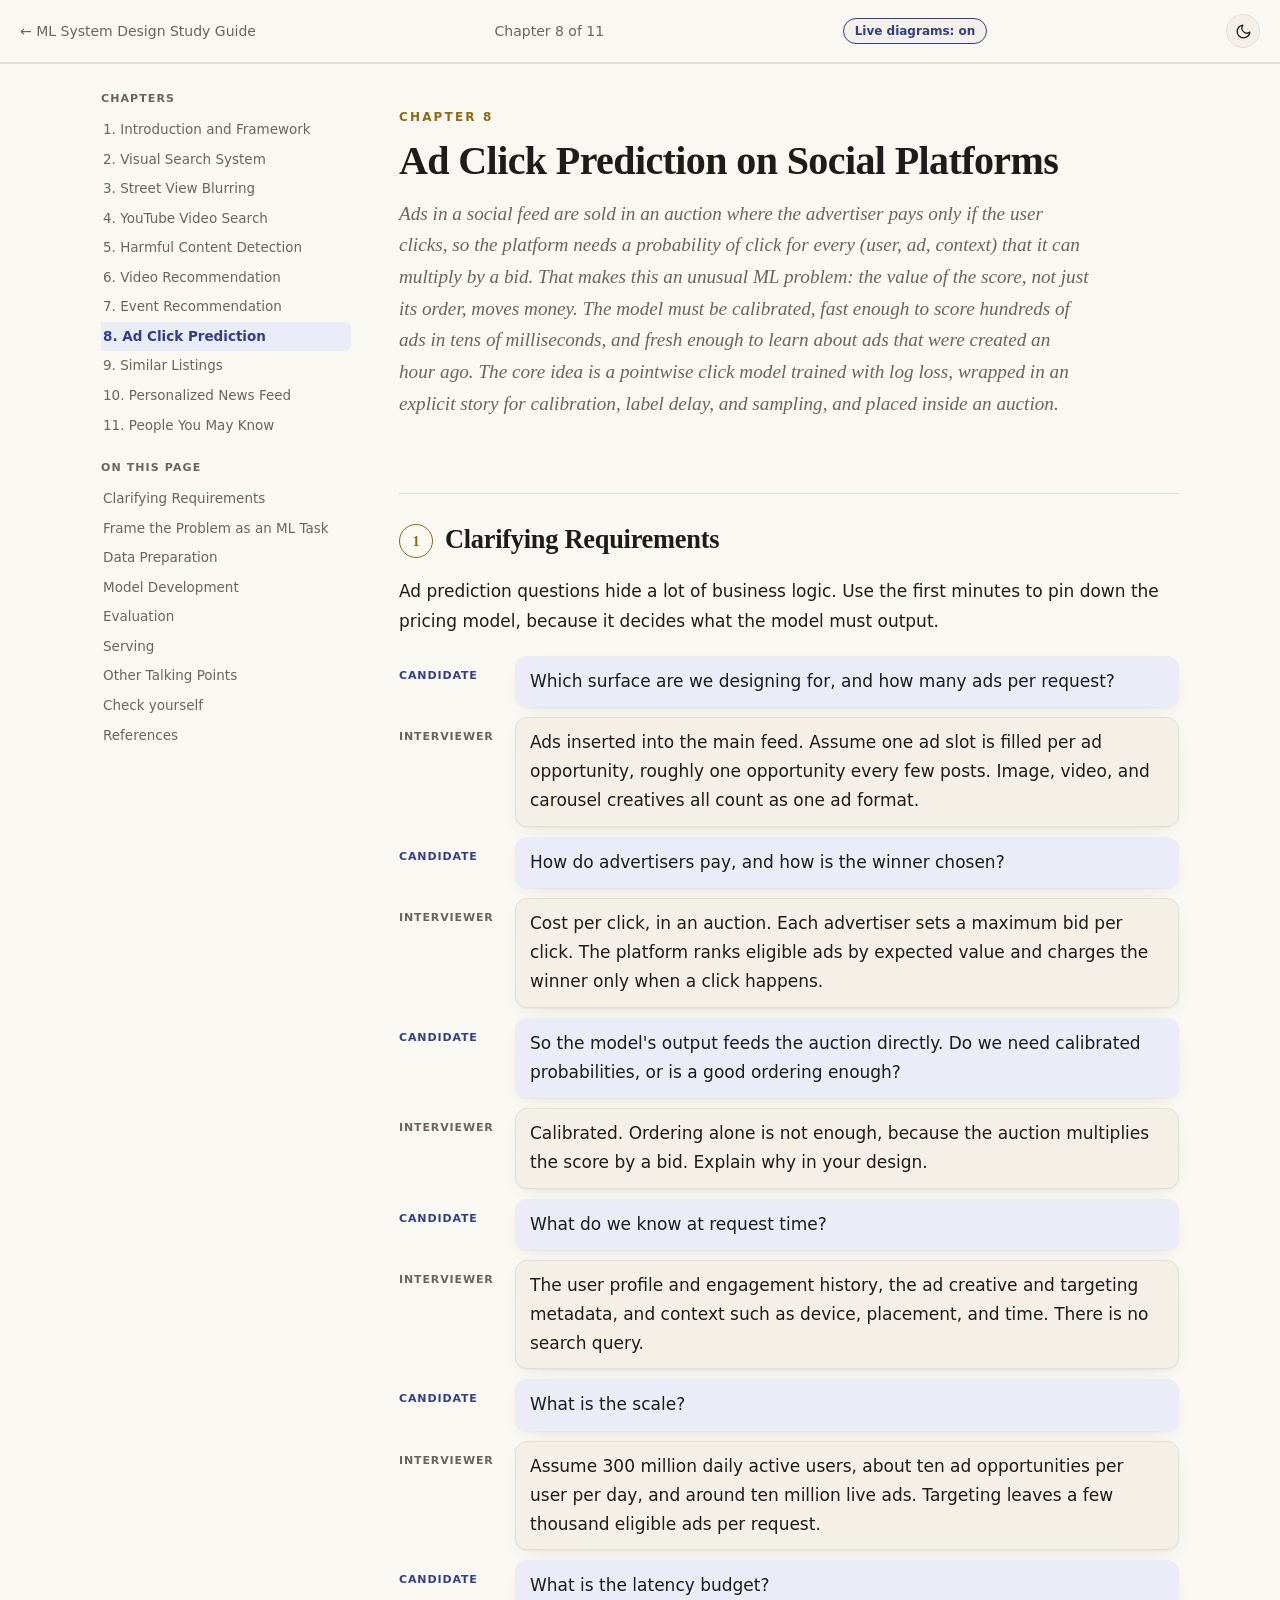
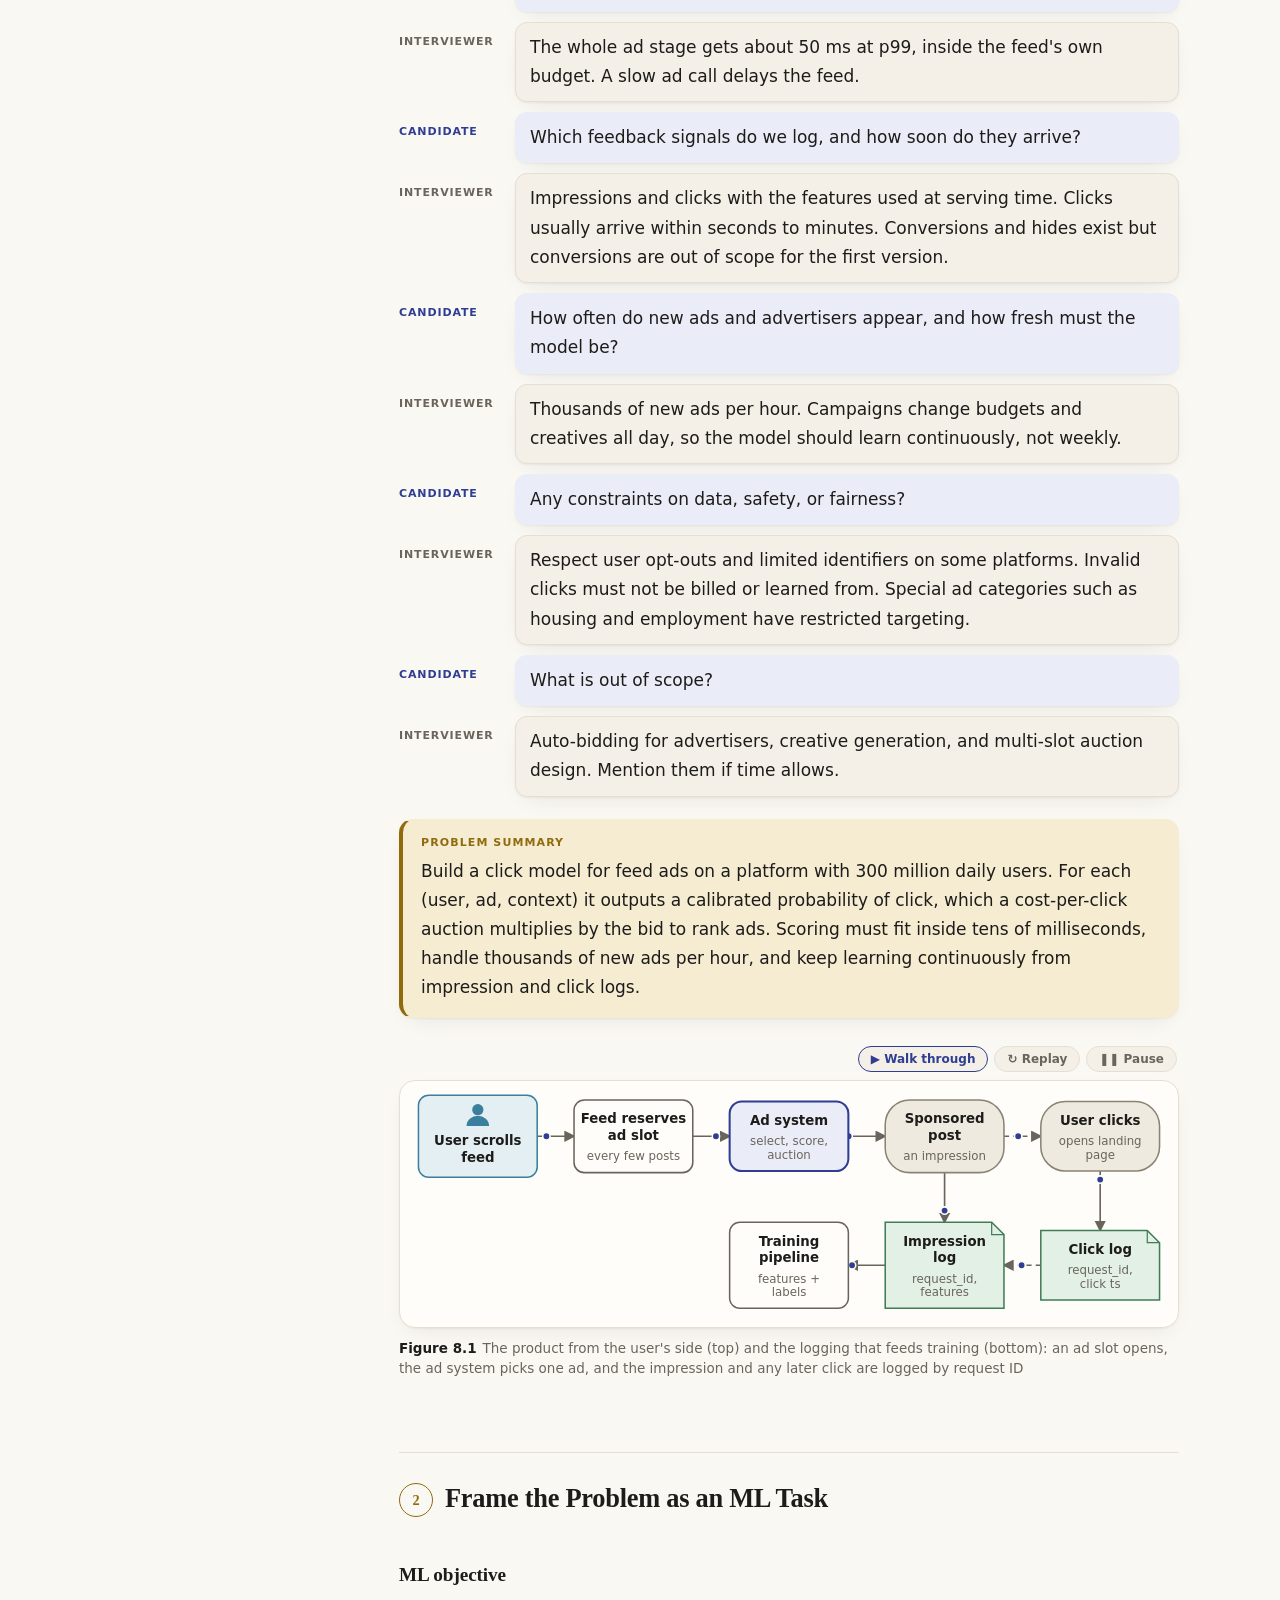
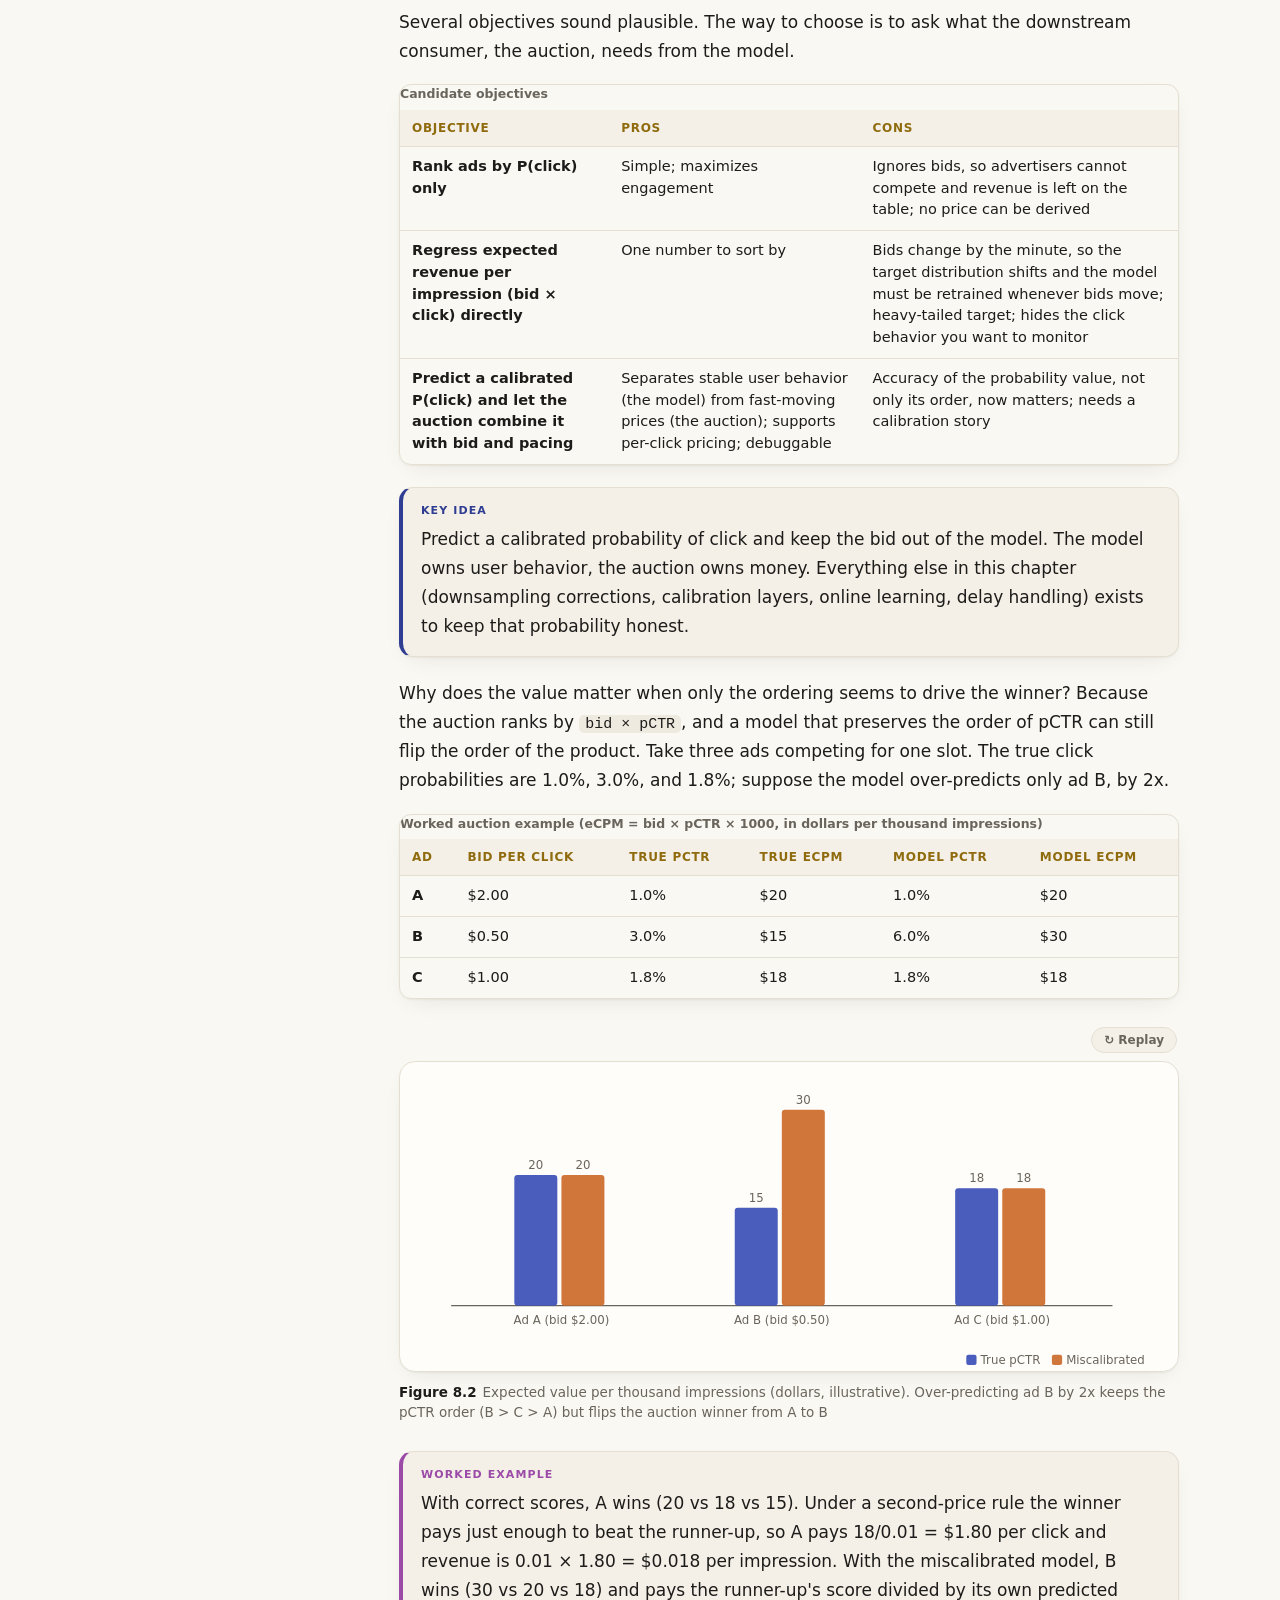
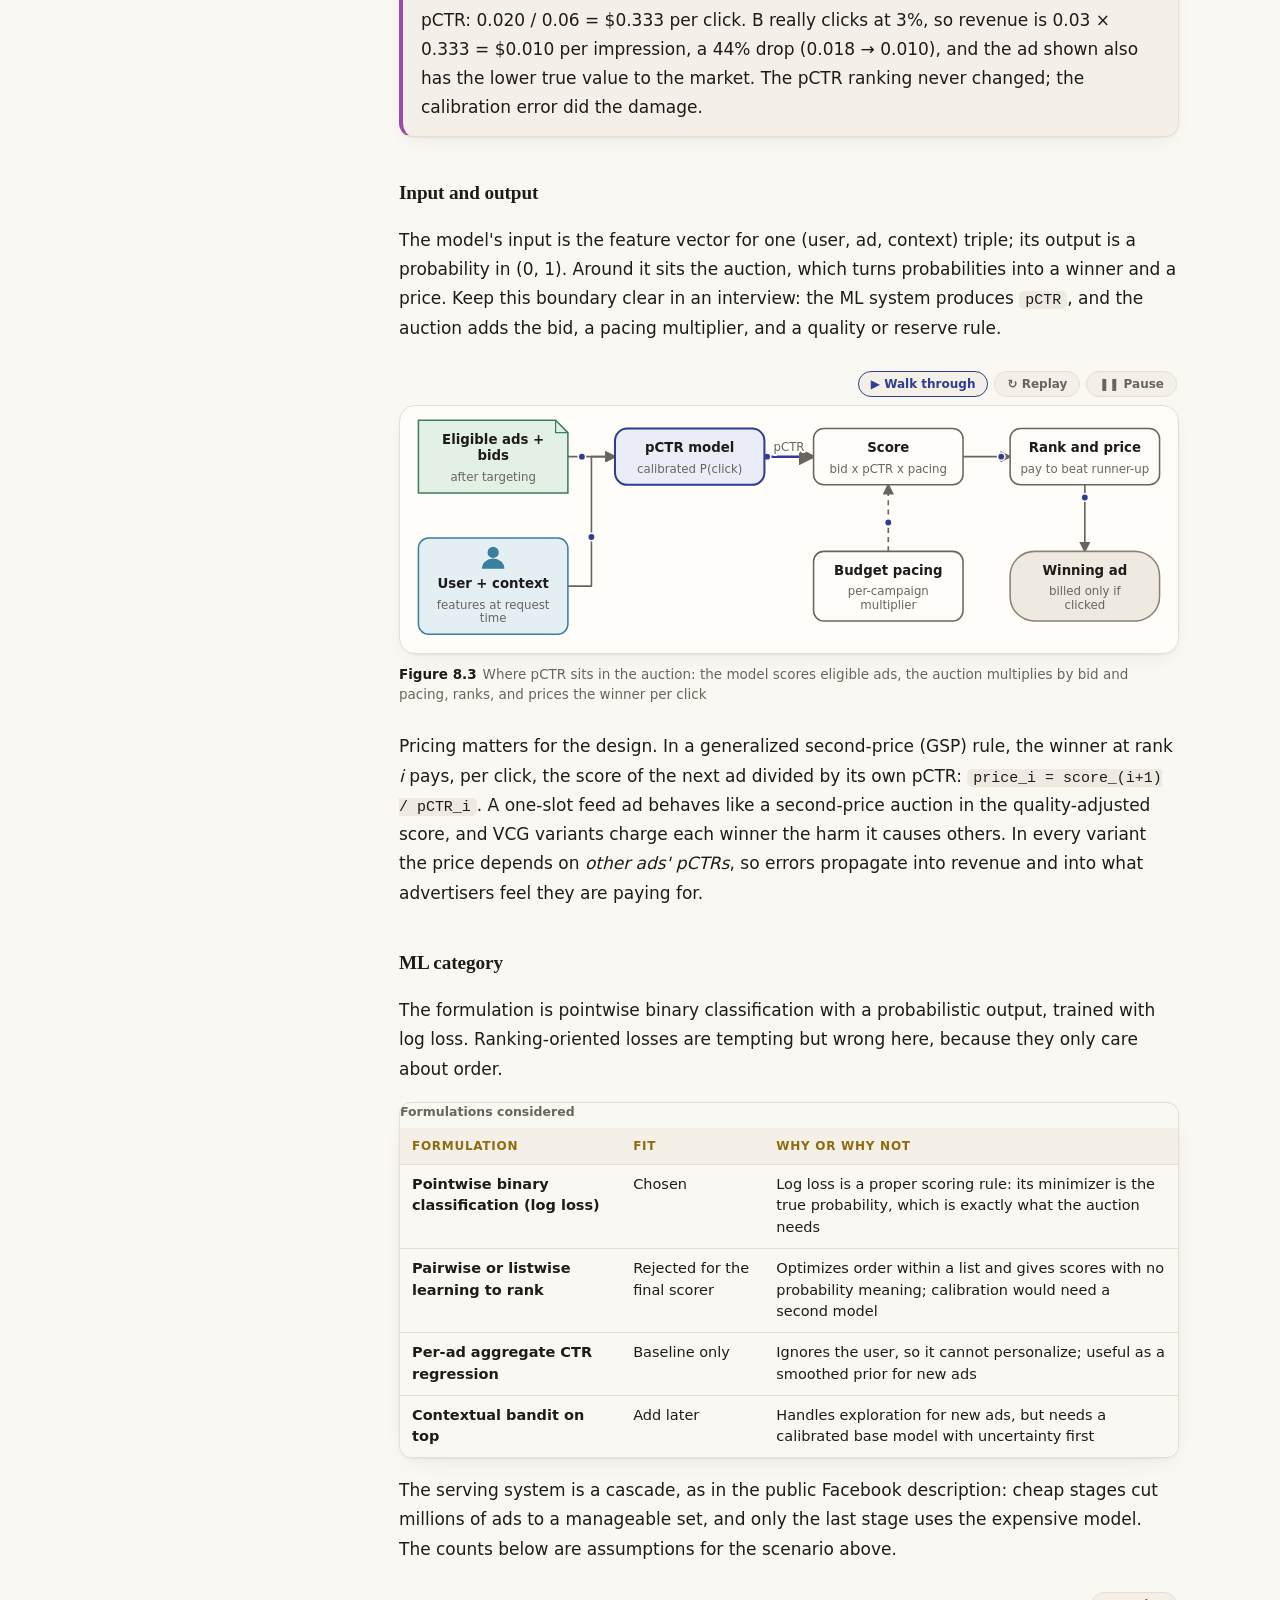
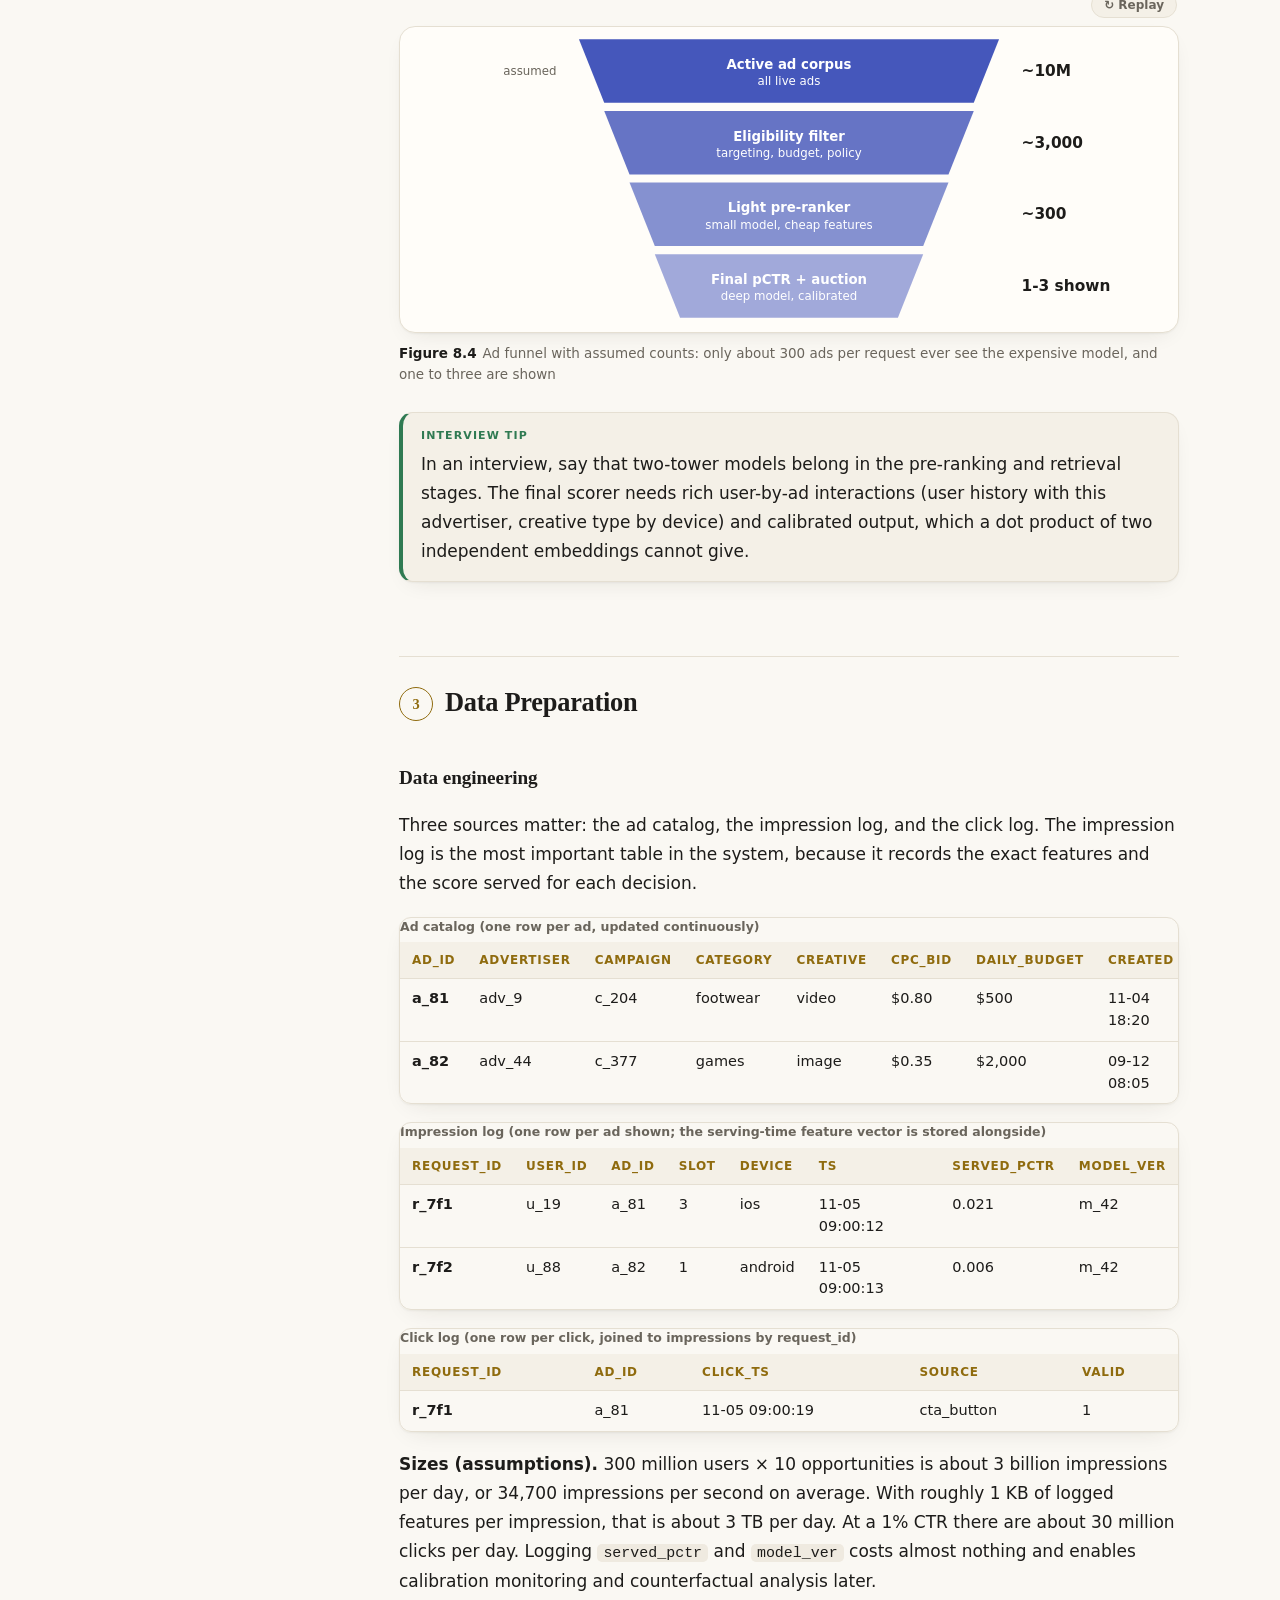
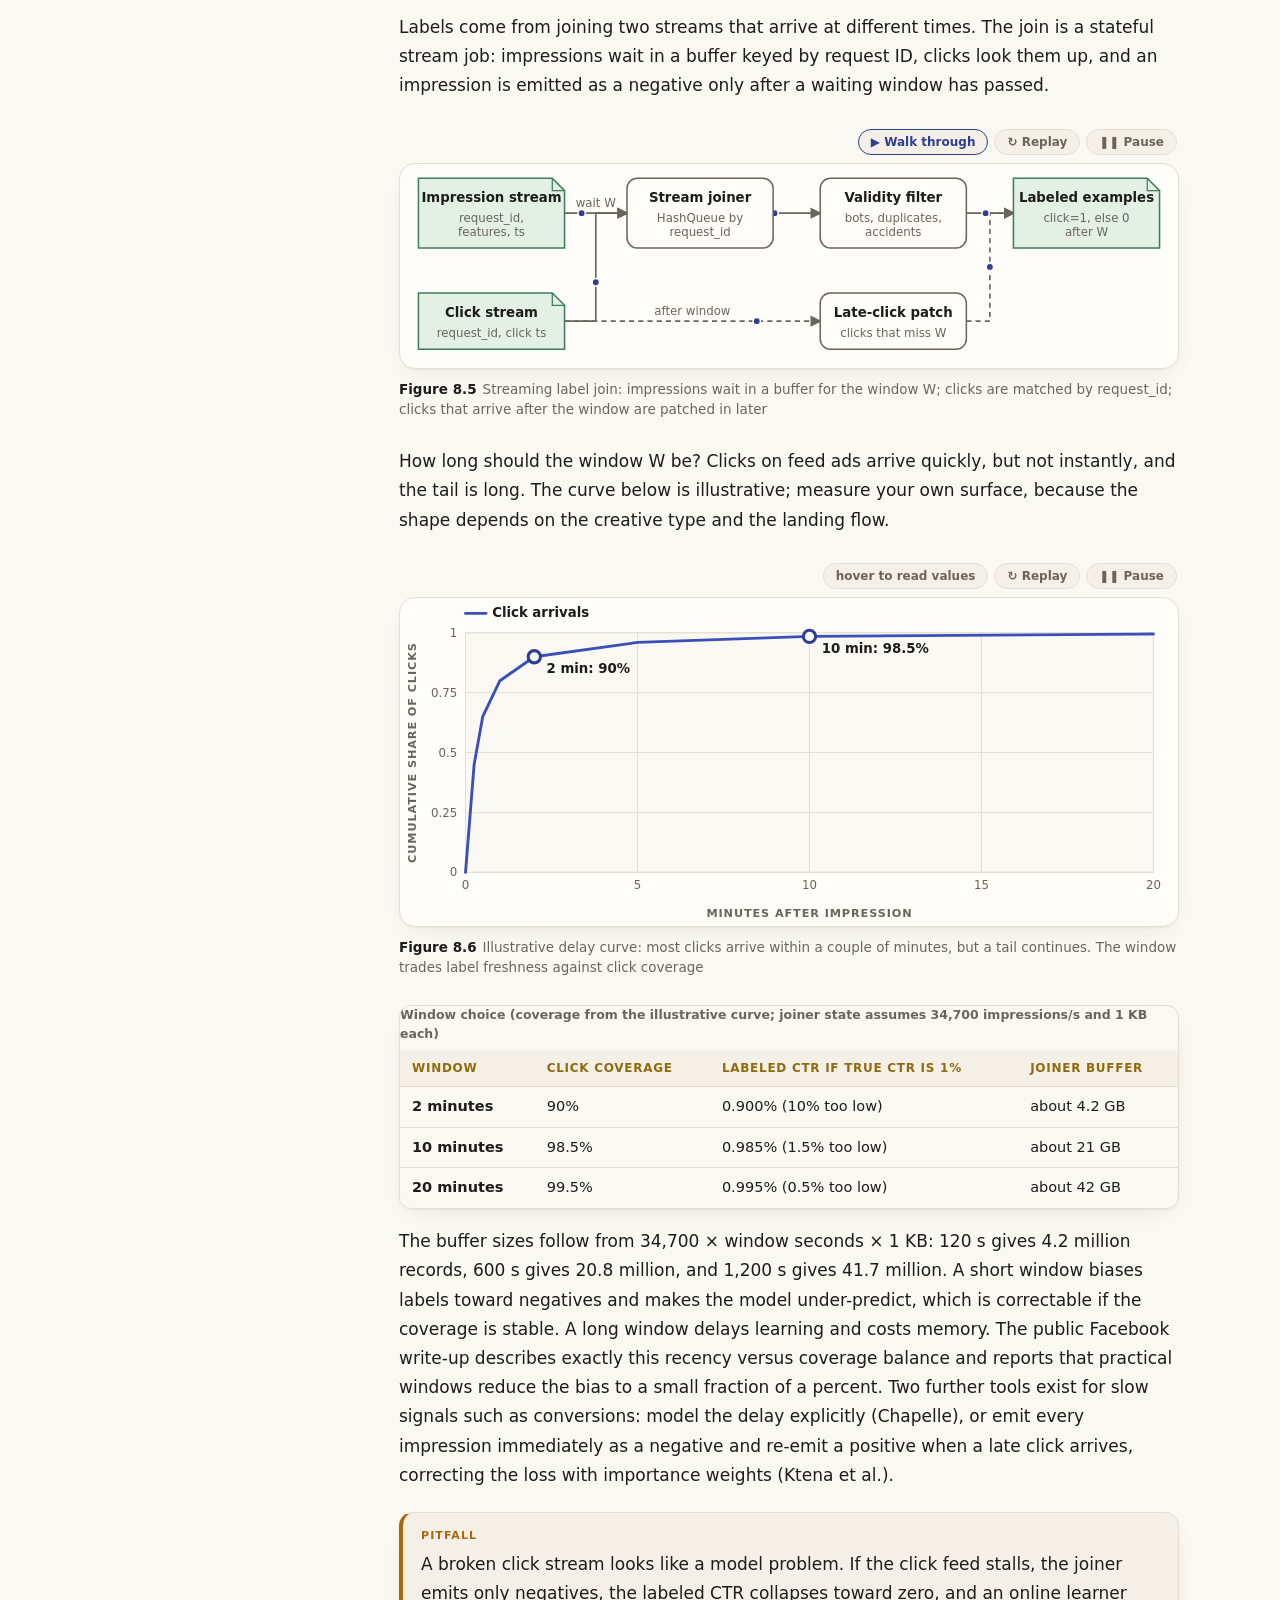
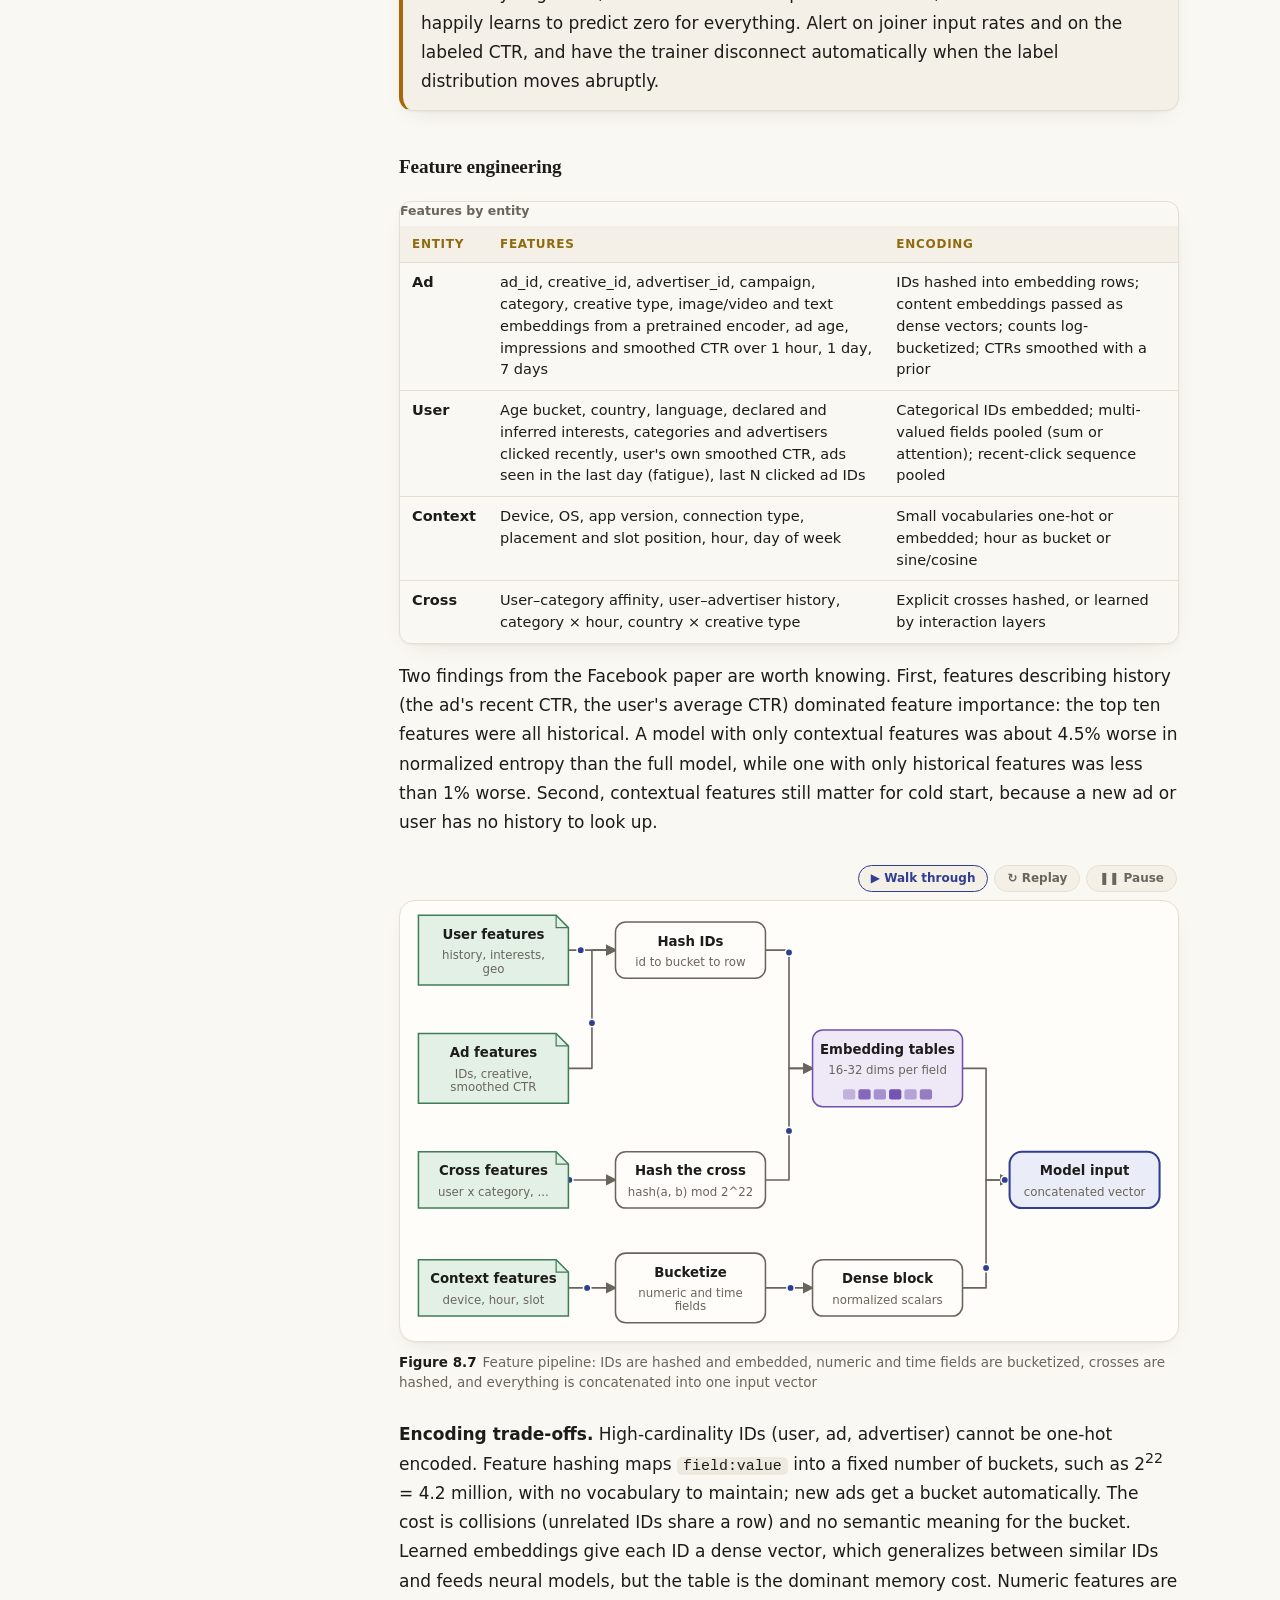
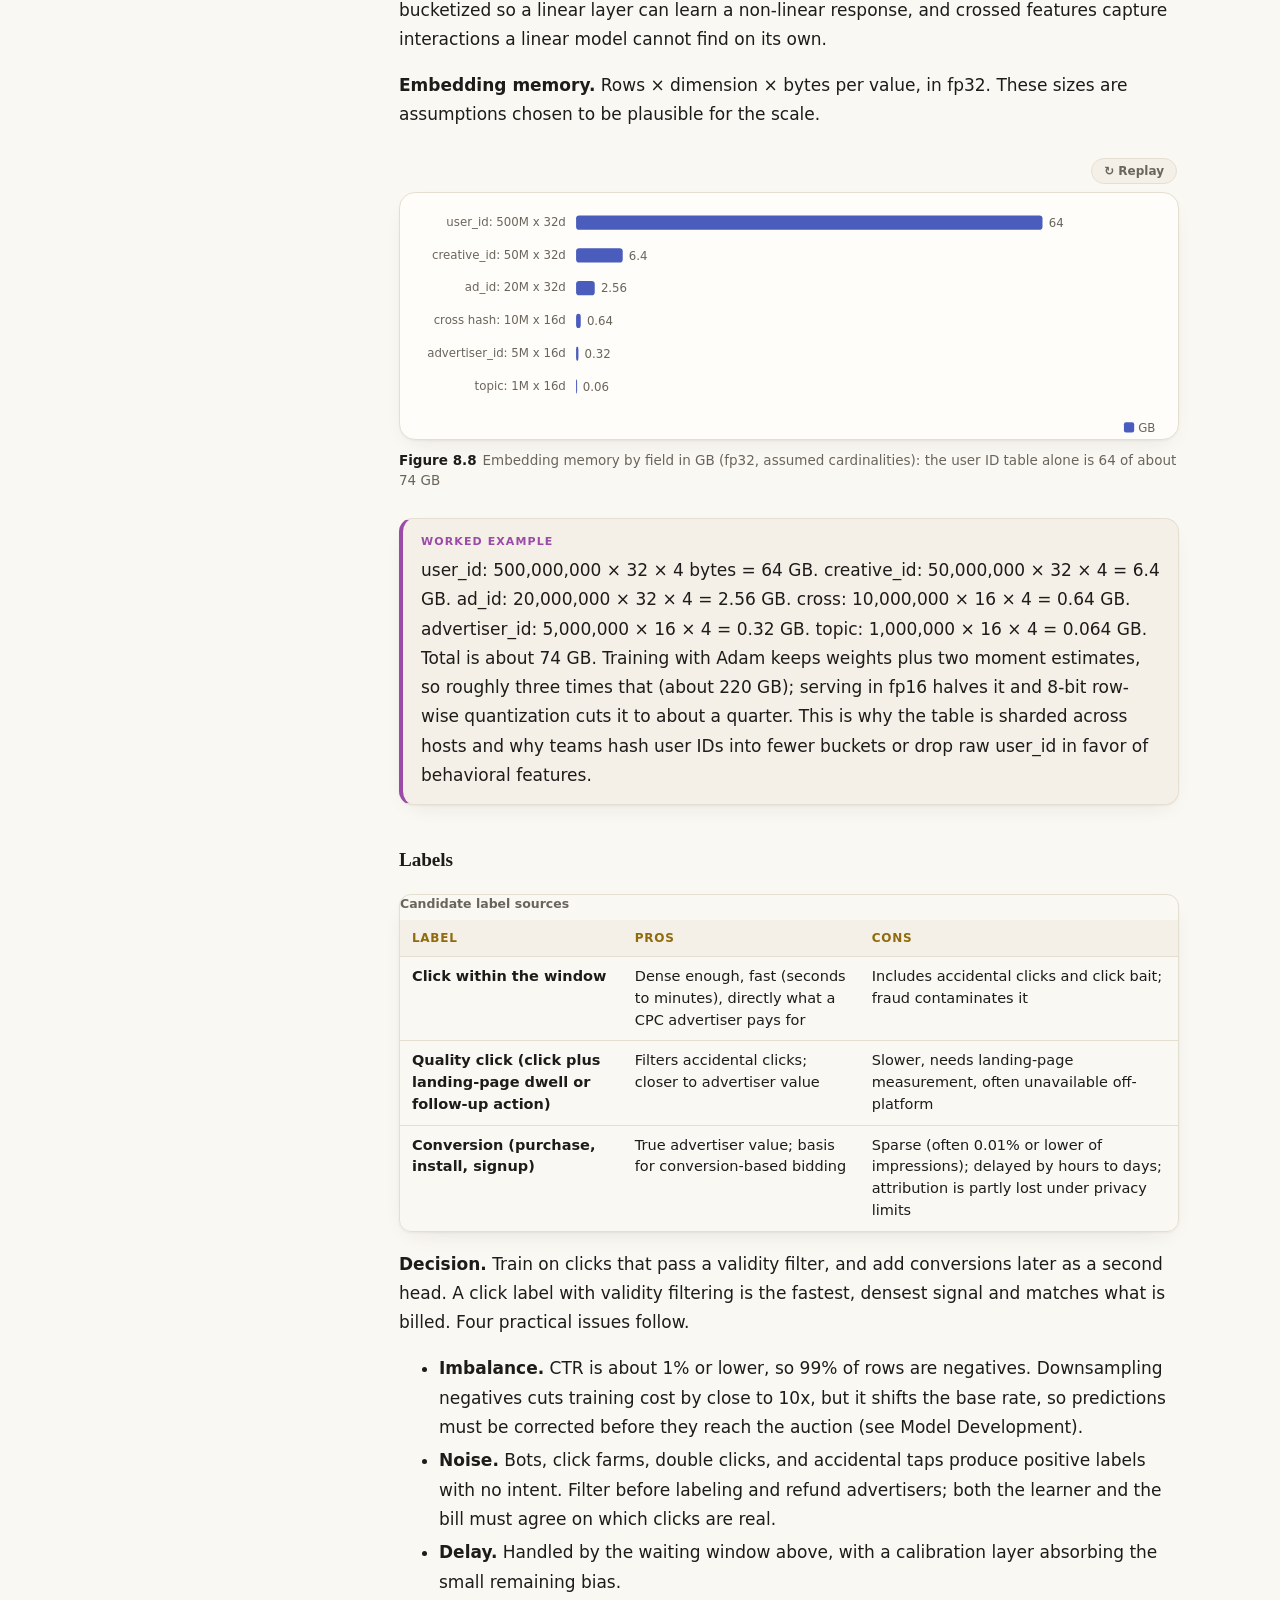
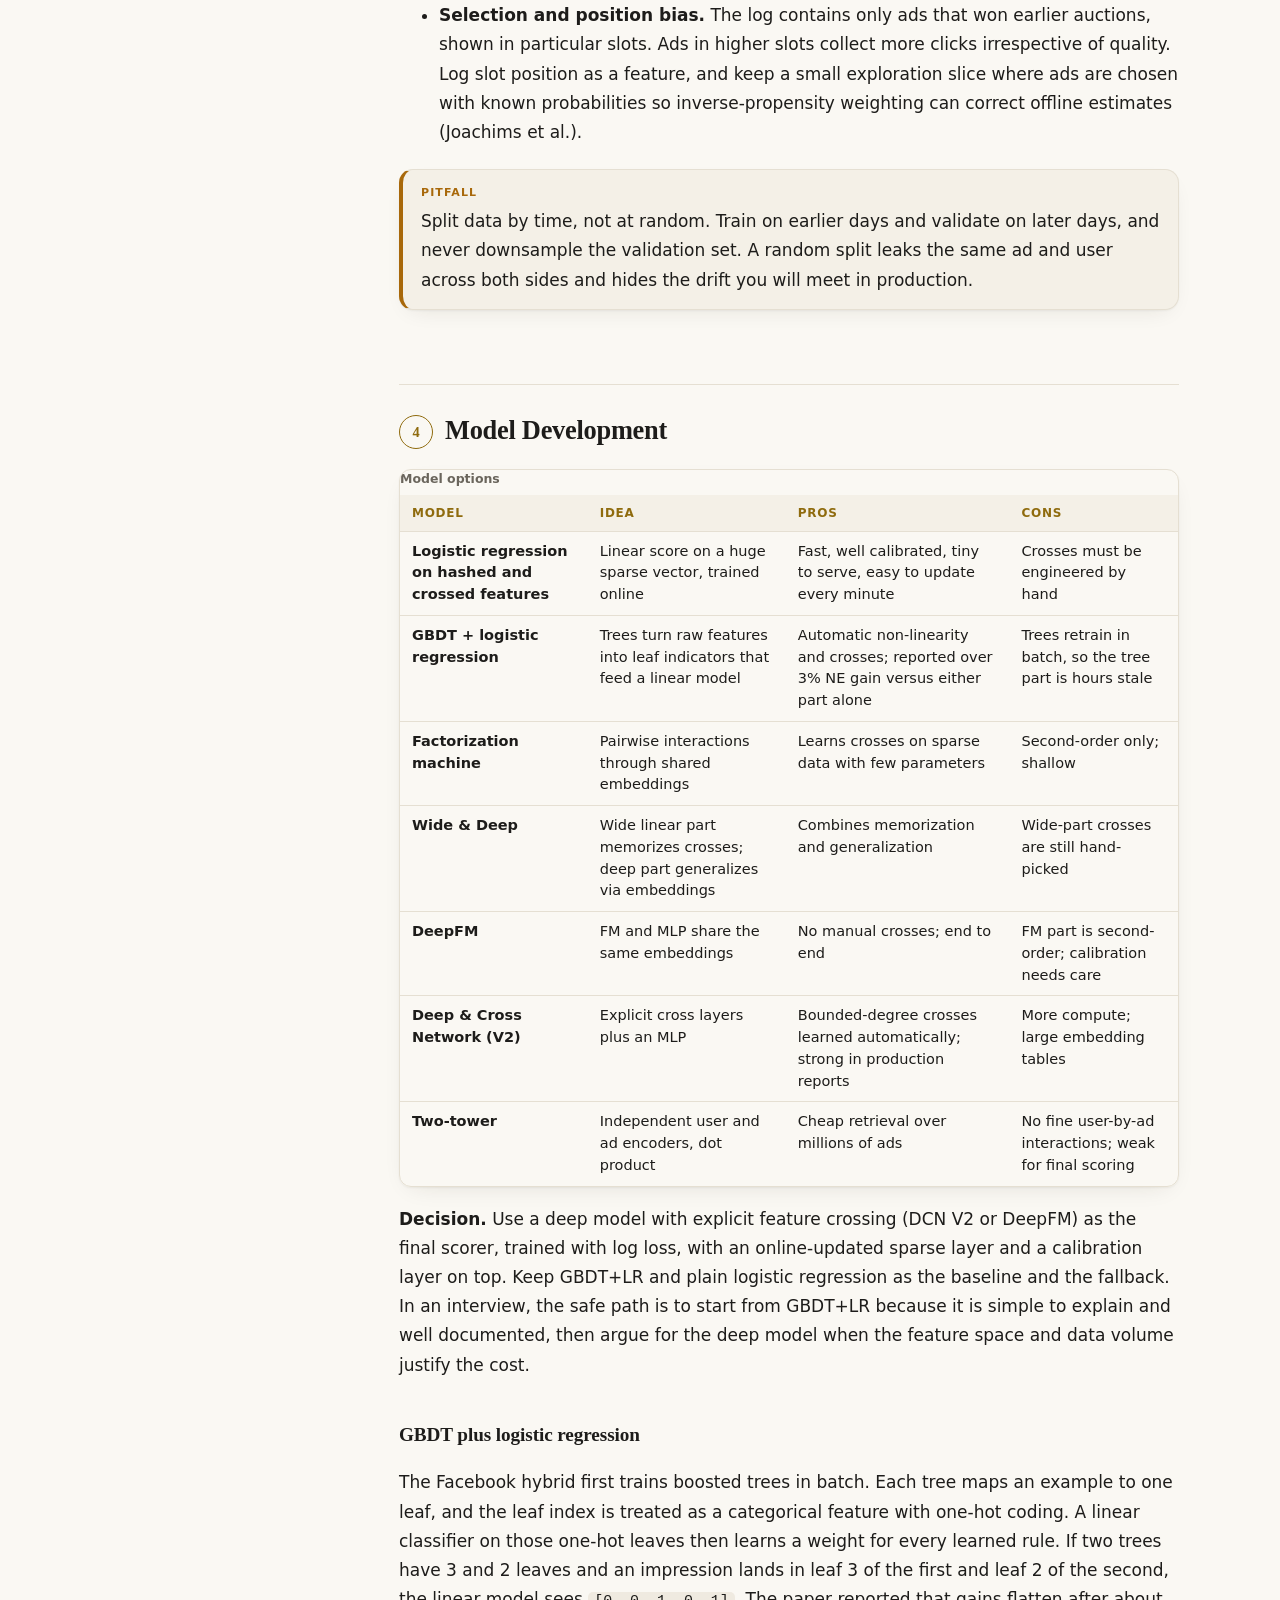
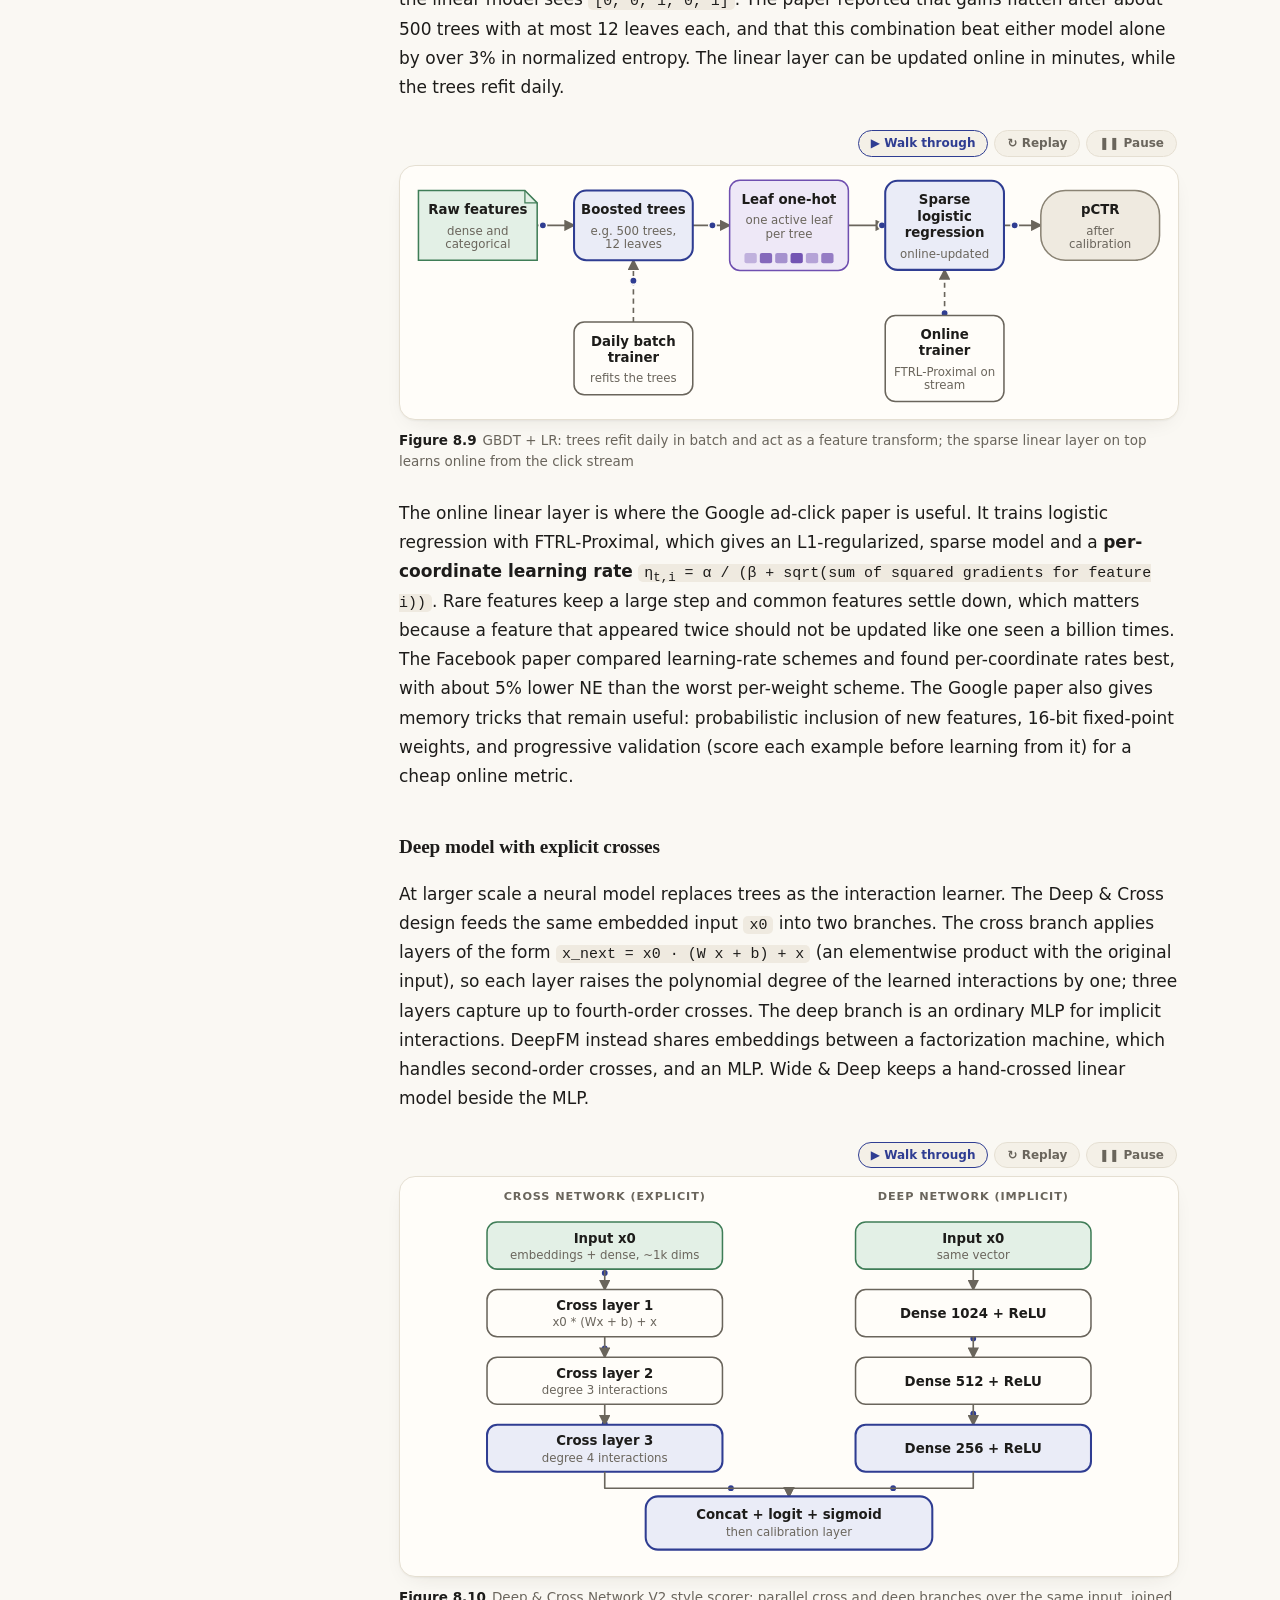
==== commit b443504d: "Add theme persistence script, theme toggle, and enhanced styles" ====
--- a/mlsd/ad-click-prediction.html
+++ b/mlsd/ad-click-prediction.html
@@ -4,6 +4,7 @@
 <meta charset="utf-8">
 <meta name="viewport" content="width=device-width,initial-scale=1">
 <title>Ad Click Prediction on Social Platforms</title>
+<script>(function(){try{var t=localStorage.getItem("mlsd-theme");if(t!=="light"&&t!=="dark")t=window.matchMedia&&matchMedia("(prefers-color-scheme: dark)").matches?"dark":"light";document.documentElement.setAttribute("data-theme",t)}catch(e){}})()</script>
 <link rel="stylesheet" href="assets/style.css">
 </head>
 <body data-slug="ad-click-prediction">
--- a/mlsd/assets/style.css
+++ b/mlsd/assets/style.css
@@ -1,30 +1,40 @@
-/* ML System Design study guide - shared styles (v2) */
+/* ML System Design study guide - shared styles (v3: ivory & ink / midnight & gold) */
 :root{
-  --bg:#ffffff; --fg:#1a1f27; --muted:#5c6673; --line:#e4e7ec; --card:#f6f8fa; --fig-bg:#fbfcfd;
-  --accent:#2f5bea; --accent-soft:#e8eeff; --good:#1f7a4d; --warn:#b36b00; --bad:#c0392b;
-  --code:#eef1f5;
-  --io-f:#eef1f5; --io-s:#7d8896; --svc-f:#ffffff; --svc-s:#5f6b7a; --model-f:#e8eeff; --model-s:#2f5bea;
-  --store-f:#fff3dc; --store-s:#c98a1b; --data-f:#e6f5ec; --data-s:#2f8f5b; --img-f:#fdebee; --img-s:#cf5568;
-  --vec-f:#f1eaff; --vec-s:#7a54c9; --user-f:#eaf5fb; --user-s:#3b87b8;
-  --c0:#2f5bea; --c1:#e0742b; --c2:#2f8f5b; --c3:#b146c2; --c4:#c9a21b; --c5:#cf5568;
+  color-scheme:light;
+  --bg:#faf8f3; --fg:#1d1c1a; --muted:#6a655c; --line:#e5dfd2; --card:#f4f0e7; --fig-bg:#fffdf9;
+  --accent:#2f3d92; --accent-soft:#eaecf7; --on-accent:#ffffff; --gold:#8f6b0e; --gold-soft:#f5ecd2;
+  --good:#2f7a52; --warn:#a8680a; --bad:#b53a2e; --code:#efeae0;
+  --shadow:0 1px 2px rgba(40,32,10,.05),0 8px 24px -12px rgba(40,32,10,.14);
+  --io-f:#efeae0; --io-s:#8a8374; --svc-f:#fffdf9; --svc-s:#6a655c; --model-f:#eaecf7; --model-s:#2f3d92;
+  --store-f:#f8ecd0; --store-s:#b08622; --data-f:#e3f0e6; --data-s:#3f7d57; --img-f:#f6e4e4; --img-s:#b5566a;
+  --vec-f:#eee8f7; --vec-s:#6f4fb0; --user-f:#e4eff4; --user-s:#3a7f9e;
+  --c0:#3b4fb8; --c1:#cc6b2c; --c2:#3f8a5a; --c3:#9b4aa8; --c4:#b8941f; --c5:#b5566a;
+  --serif:"Iowan Old Style","Palatino Linotype",Palatino,Charter,"Book Antiqua",Georgia,serif;
+  --sans:ui-sans-serif,system-ui,-apple-system,"Segoe UI",Roboto,"Helvetica Neue",Arial,sans-serif;
 }
 @media (prefers-color-scheme: dark){
   :root:not([data-theme="light"]){
-    --bg:#0f1319; --fg:#e7e9ed; --muted:#9aa3af; --line:#272d36; --card:#161b23; --fig-bg:#12171e;
-    --accent:#7b9bff; --accent-soft:#1a2440; --good:#5bbf85; --warn:#e0a24a; --bad:#ef7b6e; --code:#1b212b;
-    --io-f:#1b2230; --io-s:#6f7b8c; --svc-f:#141a22; --svc-s:#7c8898; --model-f:#1a2440; --model-s:#7b9bff;
+    color-scheme:dark;
+    --bg:#0f1115; --fg:#ece8df; --muted:#a29c90; --line:#262a31; --card:#161a20; --fig-bg:#12151b;
+    --accent:#93a2f7; --accent-soft:#1b2040; --on-accent:#0f1115; --gold:#d6b361; --gold-soft:#2a2414;
+    --good:#5bbf85; --warn:#e0a24a; --bad:#ef7b6e; --code:#1b1f26;
+    --shadow:0 1px 2px rgba(0,0,0,.4),0 10px 28px -14px rgba(0,0,0,.7);
+    --io-f:#1b2029; --io-s:#76808f; --svc-f:#141820; --svc-s:#8591a1; --model-f:#1b2040; --model-s:#93a2f7;
     --store-f:#2b2412; --store-s:#d9a441; --data-f:#12261b; --data-s:#4fb27c; --img-f:#2b1620; --img-s:#e0788a;
     --vec-f:#221a33; --vec-s:#a98af0; --user-f:#12232d; --user-s:#58a6d3;
-    --c0:#7b9bff; --c1:#f29a5a; --c2:#5bbf85; --c3:#d078df; --c4:#e0bf4a; --c5:#e0788a;
+    --c0:#8e9cf5; --c1:#f29a5a; --c2:#5bbf85; --c3:#d078df; --c4:#e0bf4a; --c5:#e0788a;
   }
 }
 :root[data-theme="dark"]{
-  --bg:#0f1319; --fg:#e7e9ed; --muted:#9aa3af; --line:#272d36; --card:#161b23; --fig-bg:#12171e;
-  --accent:#7b9bff; --accent-soft:#1a2440; --good:#5bbf85; --warn:#e0a24a; --bad:#ef7b6e; --code:#1b212b;
-  --io-f:#1b2230; --io-s:#6f7b8c; --svc-f:#141a22; --svc-s:#7c8898; --model-f:#1a2440; --model-s:#7b9bff;
+  color-scheme:dark;
+  --bg:#0f1115; --fg:#ece8df; --muted:#a29c90; --line:#262a31; --card:#161a20; --fig-bg:#12151b;
+  --accent:#93a2f7; --accent-soft:#1b2040; --on-accent:#0f1115; --gold:#d6b361; --gold-soft:#2a2414;
+  --good:#5bbf85; --warn:#e0a24a; --bad:#ef7b6e; --code:#1b1f26;
+  --shadow:0 1px 2px rgba(0,0,0,.4),0 10px 28px -14px rgba(0,0,0,.7);
+  --io-f:#1b2029; --io-s:#76808f; --svc-f:#141820; --svc-s:#8591a1; --model-f:#1b2040; --model-s:#93a2f7;
   --store-f:#2b2412; --store-s:#d9a441; --data-f:#12261b; --data-s:#4fb27c; --img-f:#2b1620; --img-s:#e0788a;
   --vec-f:#221a33; --vec-s:#a98af0; --user-f:#12232d; --user-s:#58a6d3;
-  --c0:#7b9bff; --c1:#f29a5a; --c2:#5bbf85; --c3:#d078df; --c4:#e0bf4a; --c5:#e0788a;
+  --c0:#8e9cf5; --c1:#f29a5a; --c2:#5bbf85; --c3:#d078df; --c4:#e0bf4a; --c5:#e0788a;
 }
 *{box-sizing:border-box}
 html{scroll-behavior:smooth;scroll-padding-top:64px}
@@ -46,9 +56,7 @@
 h1{font-size:2.5rem;line-height:1.15;margin:0 0 14px;letter-spacing:-.02em}
 .lead{font-size:1.15rem;color:var(--muted);line-height:1.65;margin:0 0 8px}
 h2{font-size:1.65rem;line-height:1.25;margin:2.8em 0 .6em;padding-top:1.1em;border-top:1px solid var(--line);letter-spacing:-.01em;counter-increment:sec;display:flex;gap:12px;align-items:baseline}
-h2:not(.nonum)::before{content:counter(sec);flex:none;display:inline-grid;place-items:center;width:30px;height:30px;border-radius:9px;background:var(--accent);color:#fff;font-size:.9rem;font-weight:700;transform:translateY(-2px)}
-:root[data-theme="dark"] h2:not(.nonum)::before{color:#0f1319}
-@media (prefers-color-scheme: dark){:root:not([data-theme="light"]) h2:not(.nonum)::before{color:#0f1319}}
+h2:not(.nonum)::before{content:counter(sec);flex:none;display:inline-grid;place-items:center;width:30px;height:30px;border-radius:9px;background:var(--accent);color:var(--on-accent);font-size:.9rem;font-weight:700;transform:translateY(-2px)}
 h3{font-size:1.2rem;margin:2em 0 .35em;letter-spacing:-.005em}
 h4{font-size:.8rem;margin:1.6em 0 .3em;color:var(--muted);text-transform:uppercase;letter-spacing:.08em}
 p,li{max-width:72ch}
@@ -109,7 +117,7 @@
 svg .n-user~.ico-f{fill:var(--user-s)}
 svg .vc{fill:var(--vec-s)}
 svg .nt{fill:var(--fg);font-size:13px;font-weight:600}
-svg .nt.inv{fill:#fff}
+svg .nt.inv{fill:var(--on-accent)}
 svg .ns{fill:var(--muted);font-size:11.5px}
 svg .gl{fill:var(--muted);font-size:11px;letter-spacing:.08em;text-transform:uppercase;font-weight:600}
 svg .group{fill:none;stroke:var(--svc-s);stroke-dasharray:5 5;stroke-width:1.2;opacity:.7}
@@ -127,7 +135,7 @@
 svg .mark{fill:var(--bg);stroke:var(--accent);stroke-width:3}
 svg .bar{opacity:.92}
 svg .fun{stroke:none}svg .f0{fill:var(--c0);opacity:.95}svg .f1{fill:var(--c0);opacity:.78}svg .f2{fill:var(--c0);opacity:.62}svg .f3{fill:var(--c0);opacity:.48}svg .f4{fill:var(--c0);opacity:.36}
-svg .fl{fill:#fff}svg .fnum{fill:var(--fg);font-size:15px;font-weight:700}
+svg .fl{fill:var(--on-accent)}svg .fnum{fill:var(--fg);font-size:15px;font-weight:700}
 svg .cell{fill:var(--accent);stroke:none}svg .cell.unk{fill:none;stroke:var(--svc-s);stroke-dasharray:4 3;stroke-width:1.2}
 svg .cellhl{fill:none;stroke:var(--fg);stroke-width:2.4}
 svg .nn{stroke-width:2}svg .nn-fr{fill:var(--io-f);stroke:var(--io-s)}svg .nn-me{fill:var(--accent);stroke:var(--accent)}
@@ -154,7 +162,6 @@
 @media (max-width:900px){
   .layout{grid-template-columns:minmax(0,1fr);gap:0}
   aside.toc{position:static;max-height:none;padding:14px 0 0;border-bottom:1px solid var(--line)}
-  aside.toc .on-page{display:none}
   body{font-size:16px}h1{font-size:2rem}
   .turn{grid-template-columns:1fr;gap:2px}.turn>span{padding-top:0}
 }
@@ -194,14 +201,14 @@
 @media (prefers-reduced-motion:reduce){svg .pkt{display:none}}
 
 /* motion layer: toolbar, step caption */
-.figtools{position:absolute;top:10px;right:12px;z-index:3;display:flex;gap:6px;align-items:center;flex-wrap:wrap;justify-content:flex-end;max-width:calc(100% - 24px)}
+.figtools{display:flex;gap:6px;align-items:center;flex-wrap:wrap;justify-content:flex-end;margin:0 2px 8px}
 .figtools .figbtn,.figtools .fighint{position:static}
 .figtools .figbtn.rp{color:var(--muted);border-color:var(--line);background:var(--card)}
 .figtools .figbtn.rp:hover{color:var(--accent);border-color:var(--accent)}
 .walkcap{display:none;margin:2px 14px 4px;padding:6px 12px;border-radius:8px;background:var(--accent-soft);color:var(--fg);font:500 13px/1.4 ui-sans-serif,system-ui,sans-serif}
 .walkcap.on{display:block}
 .walkcap b{color:var(--accent);margin-right:8px}
-@media (max-width:560px){.figtools{position:static;justify-content:flex-start;padding:8px 10px 0;max-width:none}}
+@media (max-width:560px){.figtools{justify-content:flex-start}}
 @media (prefers-reduced-motion:reduce){.figbtn.rp{display:none}}
 
 /* check-yourself levels, filter, drill, scorecard */
@@ -209,9 +216,9 @@
 .qa-bar{display:flex;flex-wrap:wrap;gap:10px;align-items:center;justify-content:space-between;margin:6px 0 14px}
 .qa-chips,.qa-tools,.qa-row{display:flex;flex-wrap:wrap;gap:6px}
 .qa-chip,.qa-btn{font:600 12.5px ui-sans-serif,system-ui,sans-serif;border:1px solid var(--line);background:var(--card);color:var(--muted);border-radius:99px;padding:6px 13px;cursor:pointer}
-.qa-chip[aria-pressed="true"]{background:var(--accent);border-color:var(--accent);color:#fff}
+.qa-chip[aria-pressed="true"]{background:var(--accent);border-color:var(--accent);color:var(--on-accent)}
 .qa-btn:hover,.qa-chip:hover{border-color:var(--accent);color:var(--accent)}
-.qa-chip[aria-pressed="true"]:hover{color:#fff}
+.qa-chip[aria-pressed="true"]:hover{color:var(--on-accent)}
 .qa-drill{color:var(--accent);border-color:var(--accent)}
 .qa-panel{flex:1 0 100%;border:1px solid var(--accent);background:var(--accent-soft);border-radius:12px;padding:12px 16px}
 .qa-panel[hidden]{display:none}
@@ -245,3 +252,93 @@
 .sc-row input{width:100%;accent-color:var(--accent)}
 .sc-desc{color:var(--muted);font-size:12.5px;line-height:1.35}
 @media (max-width:640px){.sc-row{grid-template-columns:1fr 110px}.sc-desc{grid-column:1/-1}}
+
+/* ---- classy refinements ---- */
+body{font-family:var(--sans);font-feature-settings:"kern","liga","calt";text-rendering:optimizeLegibility}
+h1,h2,h3,.lead,.hero h1,.featured-content .t,.card-top .t,.card .t,.section-hdr h2{font-family:var(--serif)}
+h1{font-weight:600;letter-spacing:-.015em}
+h2{font-weight:600;border-top:1px solid var(--line)}
+h2:not(.nonum)::before{font-family:var(--serif);background:transparent;color:var(--gold);border:1px solid var(--gold);border-radius:50%;width:32px;height:32px;font-weight:600}
+h3{font-weight:600}
+.lead{font-style:italic;font-size:1.2rem}
+.kicker{color:var(--gold);letter-spacing:.18em}
+.topbar{box-shadow:0 1px 0 var(--line)}
+#progress{background:linear-gradient(90deg,var(--accent),var(--gold))}
+svg.fig{box-shadow:var(--shadow);border-radius:16px}
+.callout,.summary,.note,.tbl,details.ans,.turn p,.card,.stat,.steps li,.pipeline-box{box-shadow:var(--shadow)}
+.callout,.summary{border-radius:14px}
+.summary{background:var(--gold-soft);border-left-color:var(--gold)}.summary::before{color:var(--gold)}
+th{background:var(--card);color:var(--gold)}
+.turn.c p{background:var(--accent-soft)}
+::selection{background:var(--gold-soft);color:var(--fg)}
+a{text-decoration-thickness:1px}
+:focus-visible{outline:2px solid var(--gold);outline-offset:2px;border-radius:4px}
+.themebtn{order:99;display:inline-flex;align-items:center;justify-content:center;width:34px;height:34px;border-radius:50%;border:1px solid var(--line);background:var(--card);color:var(--fg);cursor:pointer;padding:0;flex:none}
+.themebtn:hover{border-color:var(--gold);color:var(--gold)}
+.themebtn svg{width:17px;height:17px;display:block}
+.themebtn .sun{display:none}
+:root[data-theme="dark"] .themebtn .sun{display:block}:root[data-theme="dark"] .themebtn .moon{display:none}
+.topbar .tbr{display:flex;gap:10px;align-items:center}
+body,.topbar,.callout,.summary,.card,details.ans,svg.fig,.tbl,aside.toc a{transition:background-color .25s,border-color .25s,color .25s}
+@media print{:root{color-scheme:light}}
+
+/* ---- mobile ---- */
+.toc-toggle{display:none}
+.lt-short{display:none}
+@media (max-width:900px){
+  aside.toc{padding:10px 0 0;border-bottom:0;max-height:none;overflow:visible;position:sticky;top:50px;z-index:9;background:var(--bg)}
+  .toc-toggle{display:flex;width:100%;align-items:center;justify-content:space-between;gap:10px;font:600 13.5px var(--sans);color:var(--fg);background:var(--card);border:1px solid var(--line);border-radius:12px;padding:10px 14px;cursor:pointer;text-align:left}
+  .toc-toggle .tt-c{color:var(--muted);font-weight:500;white-space:nowrap;overflow:hidden;text-overflow:ellipsis;min-width:0}
+  .toc-toggle .tt-l{flex:none}
+  .toc-body{display:none;margin-top:6px;max-height:62vh;overflow:auto;background:var(--bg);border:1px solid var(--line);border-radius:12px;padding:8px 12px 14px;box-shadow:var(--shadow)}
+  aside.toc.open .toc-body{display:block}
+  aside.toc a{padding:8px 10px}
+  main{padding-top:26px}
+}
+@media (max-width:640px){
+  body{font-size:16px;line-height:1.65}
+  .layout,.wrap{padding-left:16px;padding-right:16px}
+  .topbar{padding:9px 14px;gap:8px;font-size:13px}
+  .topbar>a,.topbar>strong{white-space:nowrap;overflow:hidden;text-overflow:ellipsis;min-width:0;flex:1 1 auto}
+  .topbar>span,.topbar>div>span,.hide-sm{display:none}
+  .topbar>div{gap:10px!important;min-width:0;flex:none}
+  .topbar>strong{font-size:13px}
+  .topbar .livebtn{padding:6px 10px;white-space:nowrap}
+  .lt-full{display:none}.lt-short{display:inline}
+  .themebtn{width:32px;height:32px}
+  h1{font-size:1.85rem}
+  h2{font-size:1.35rem;margin-top:2.2em;gap:10px}
+  h2:not(.nonum)::before{width:28px;height:28px;font-size:.85rem}
+  h3{font-size:1.1rem}
+  .lead{font-size:1.08rem}
+  .callout,.summary,.note{padding:12px 14px;margin:18px 0}
+  .tbl{margin:16px -4px;-webkit-overflow-scrolling:touch}
+  .tbl table{min-width:540px}
+  table{font-size:13.5px}th,td{padding:8px 9px}
+  details.ans{padding:9px 12px;font-size:15px}
+  .qa-bar{gap:8px}.qa-chips,.qa-tools{width:100%}
+  .qa-chip,.qa-btn{padding:7px 11px}
+  .qa-panel{padding:11px 12px}
+  .figtools .fighint{display:none}
+  figure{margin:22px -8px}
+  figcaption{font-size:13px;padding:0 8px}
+  .figtools{padding:0 8px}
+  .walkcap{margin:2px 8px 4px;font-size:12.5px}
+  .pager{flex-direction:column;gap:12px}
+  .stats .stat{min-width:calc(50% - 8px)}
+  .pipeline-box,.steps li{padding:16px}
+  .section-hdr{flex-direction:column;align-items:flex-start;gap:4px}
+  .featured-card{padding:18px}
+  .cards{grid-template-columns:1fr}
+  .sc-row{grid-template-columns:1fr 110px}
+  .sc-lbl{font-size:14px}
+}
+
+/* diagrams stay legible on phones: keep a readable minimum width and let the figure pan sideways */
+.figscroll{display:block}
+@media (max-width:640px){
+  .figscroll{overflow-x:auto;overflow-y:hidden;-webkit-overflow-scrolling:touch;border-radius:16px;scrollbar-width:thin}
+  .figscroll svg.fig{min-width:600px;width:600px;max-width:none}
+  .figtools::before{content:"\2194";margin-right:auto;font:600 14px var(--sans);color:var(--muted)}
+  .figtools{gap:5px}.figtools .figbtn{padding:4px 9px;font-size:11.5px}
+}
